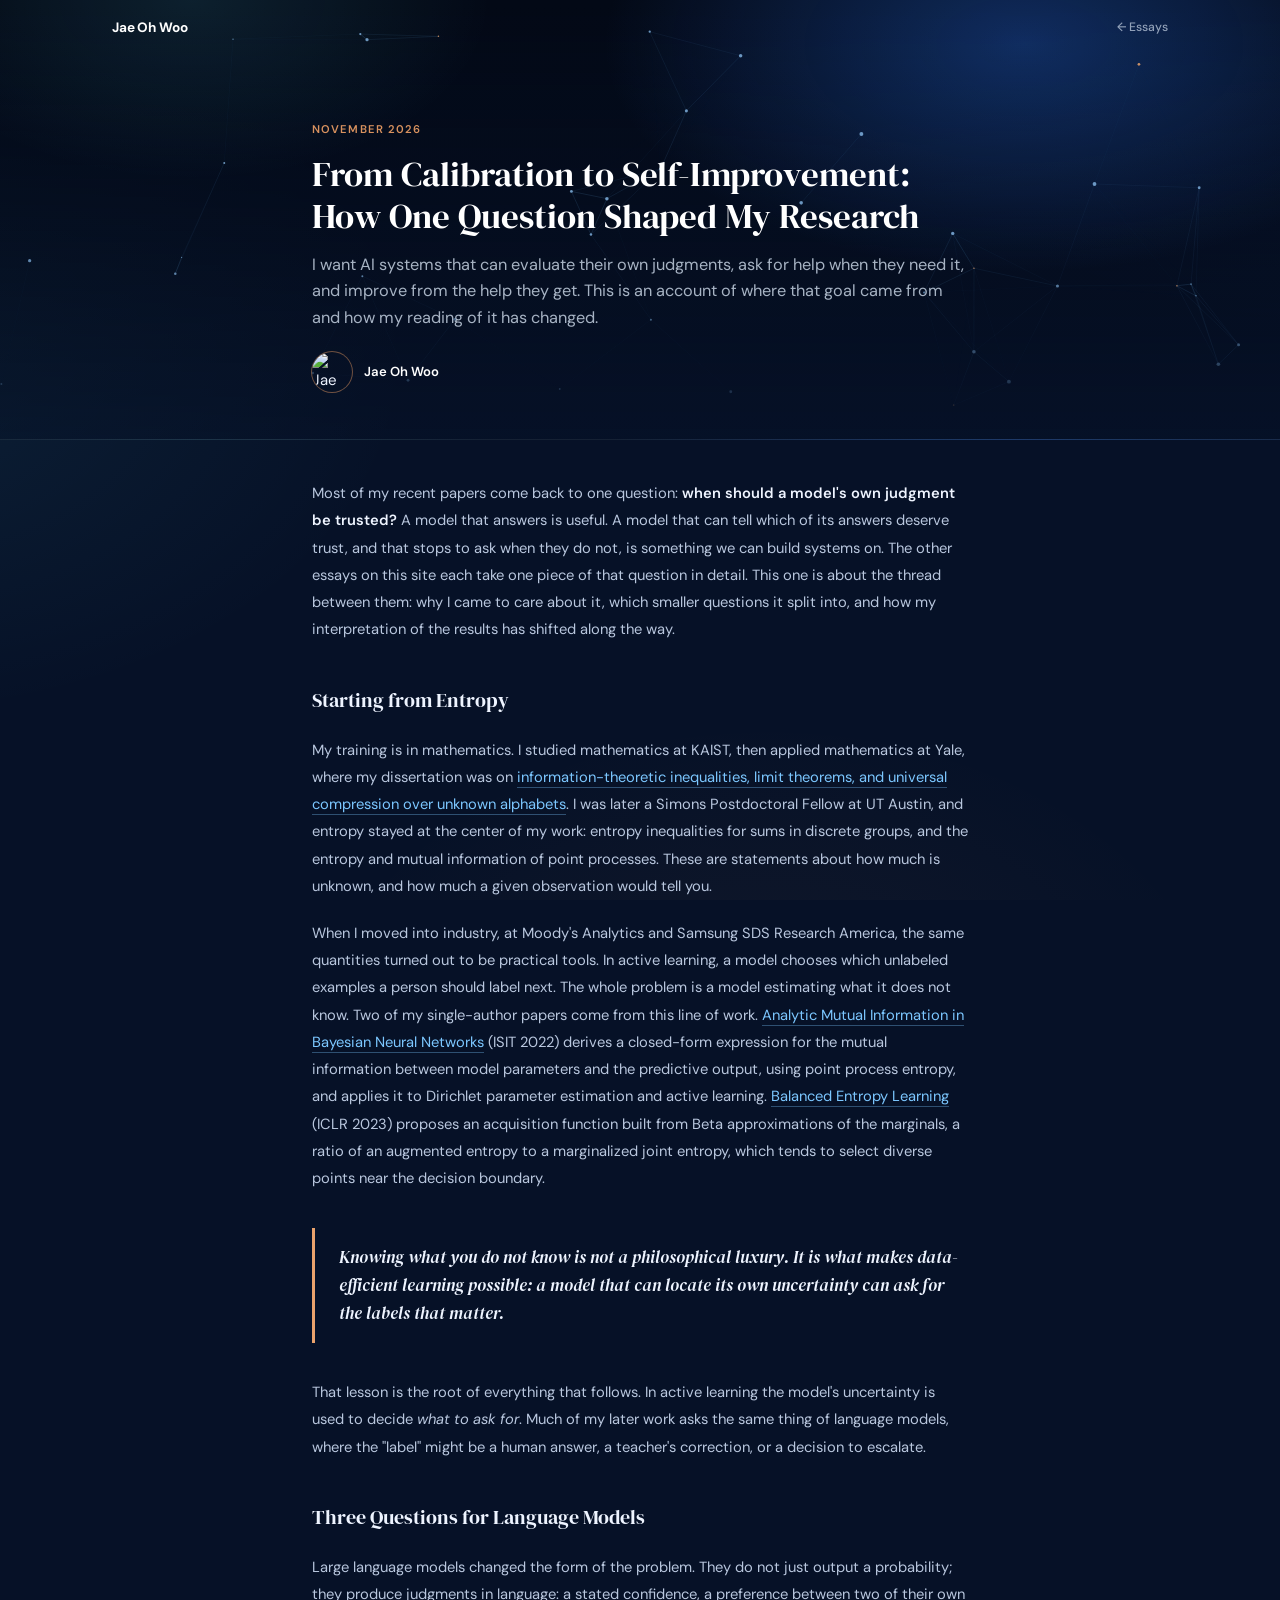
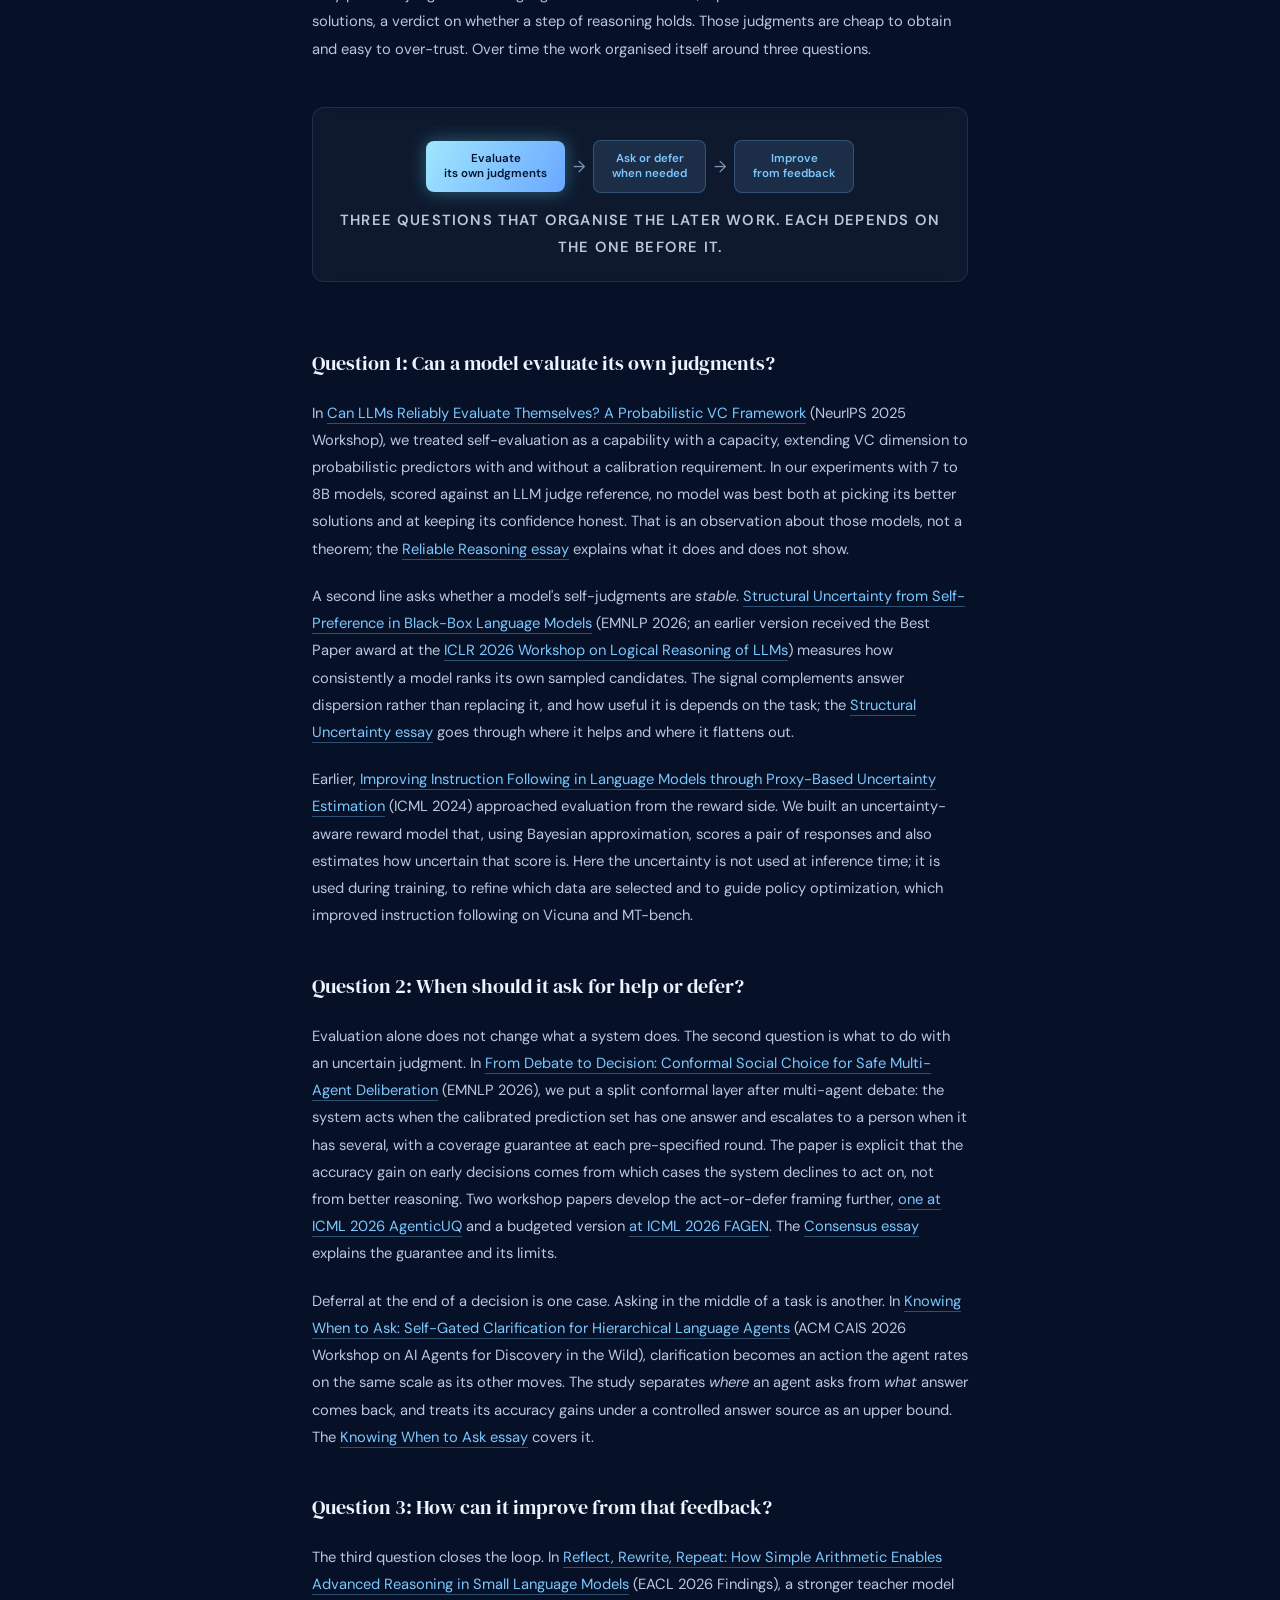
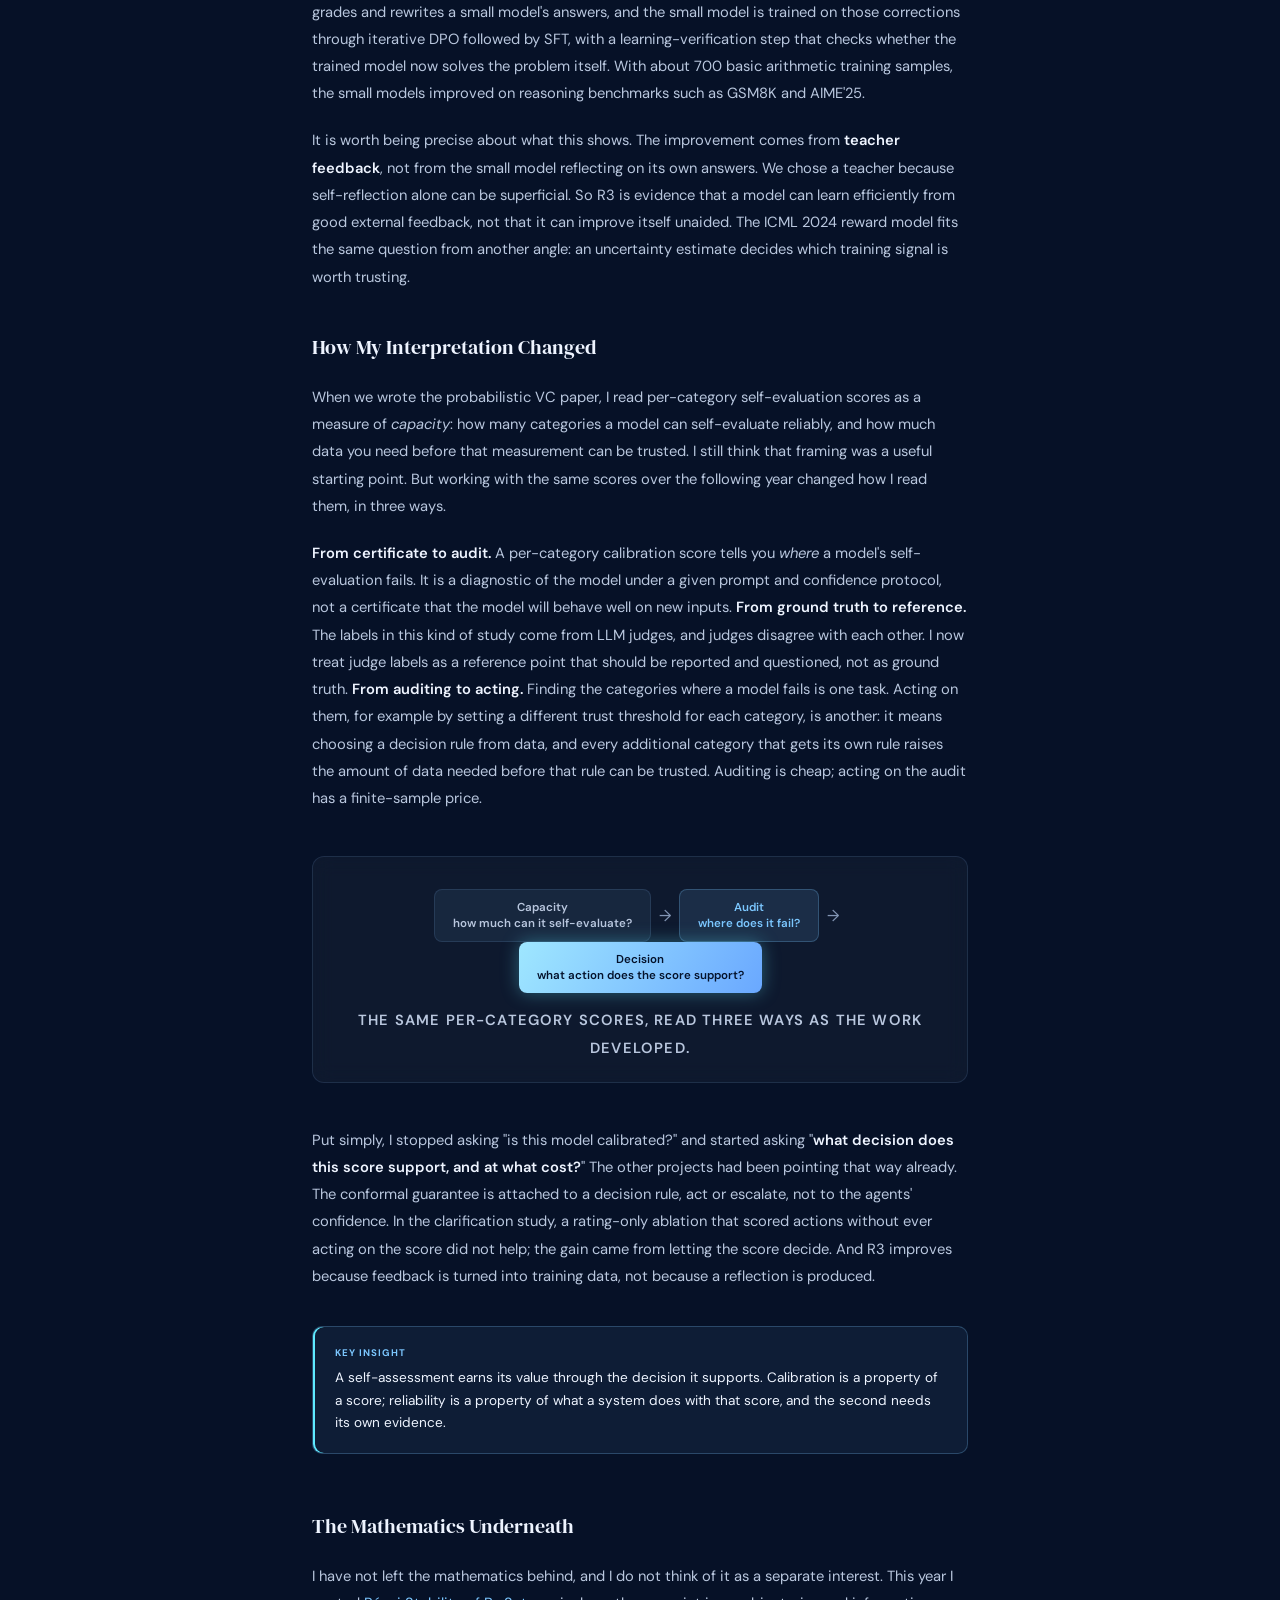
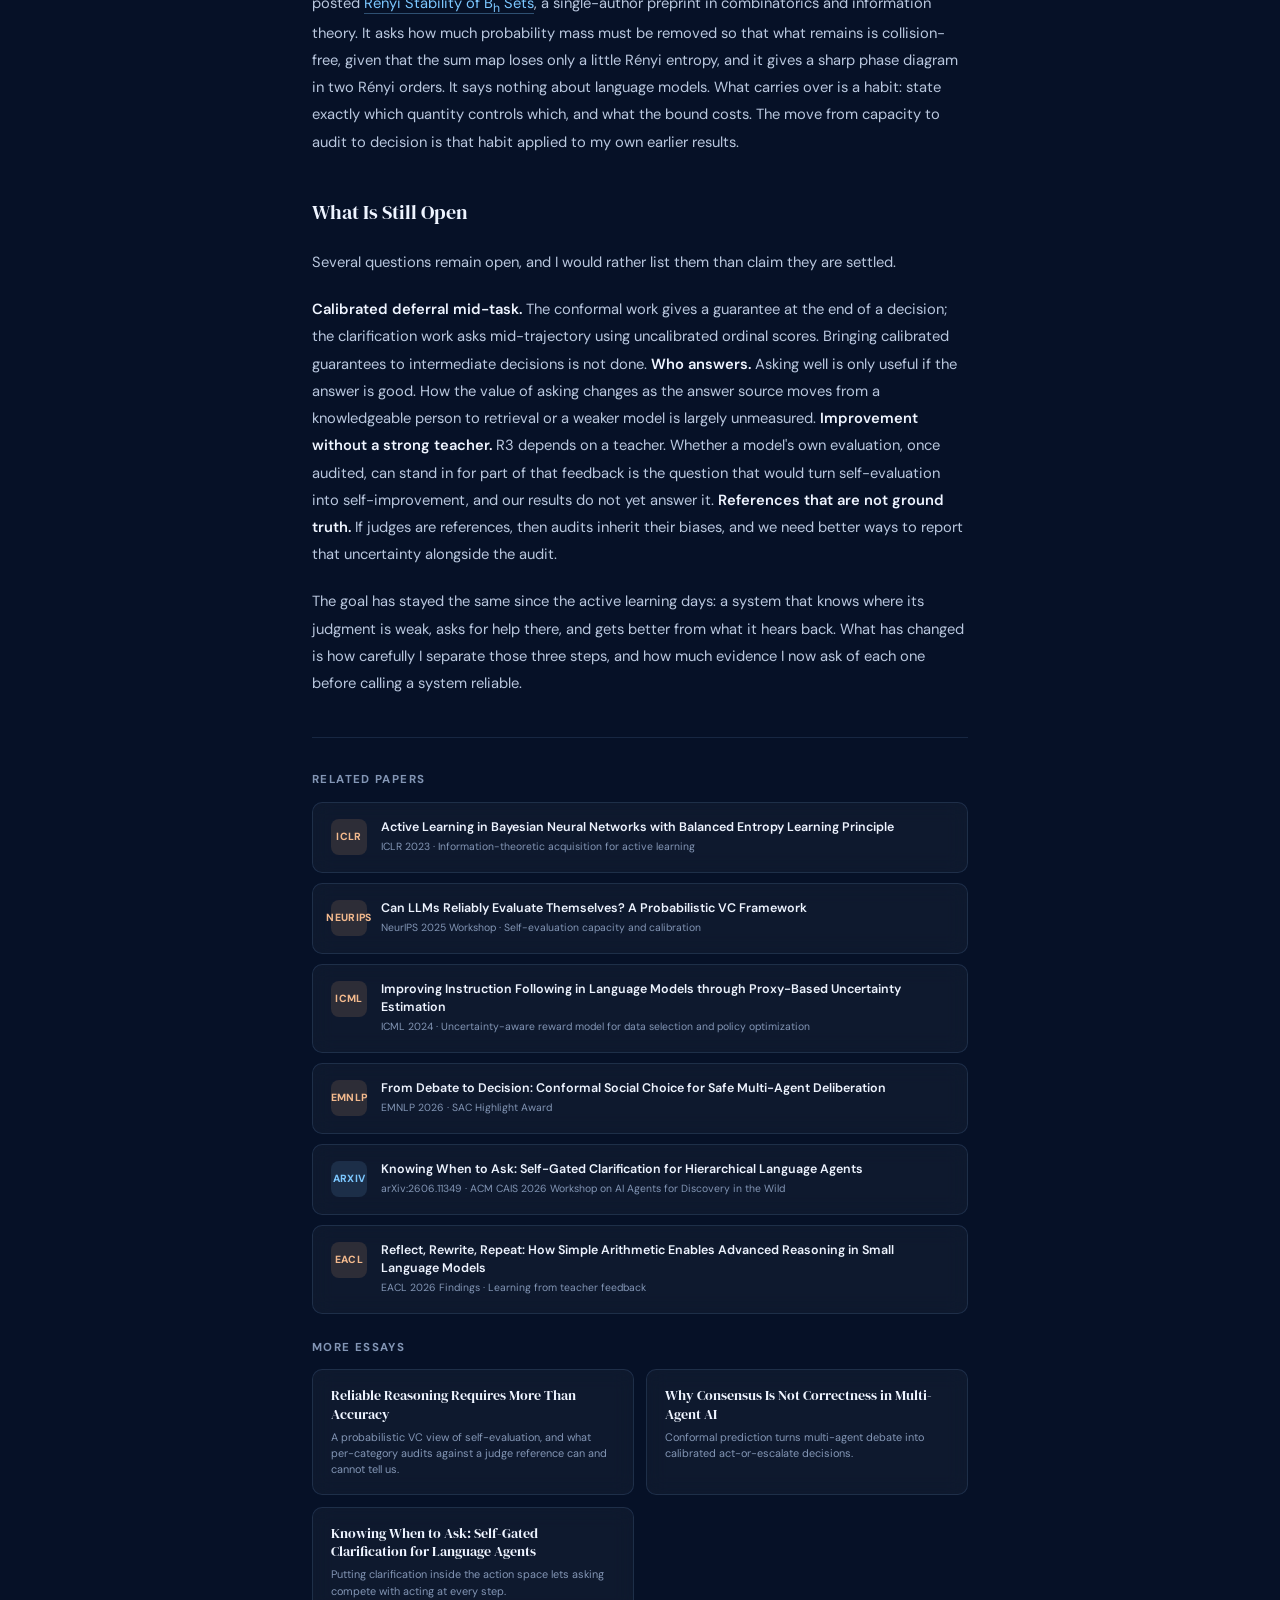
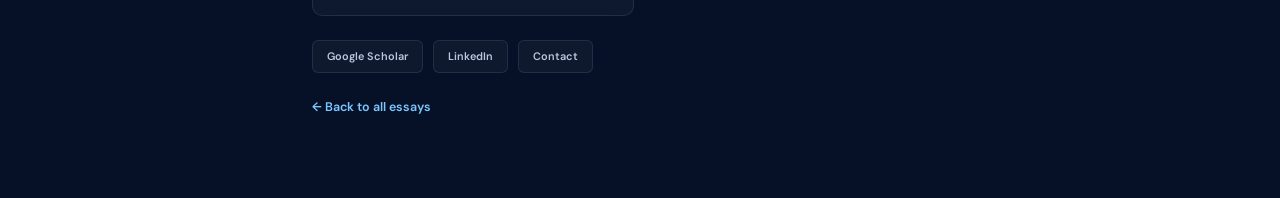
==== essays/from-calibration-to-self-improvement.html @ 28446645 "Reframe site around self-evaluation, asking for help, and improving - Correct ICML 2024 (uncertainty" ====
<!DOCTYPE html>
<html lang="en">
<head>
  <meta charset="UTF-8">
  <meta name="viewport" content="width=device-width, initial-scale=1.0">
  <title>From Calibration to Self-Improvement: How One Question Shaped My Research | Jae Oh Woo</title>
  <link rel="preconnect" href="https://fonts.googleapis.com">
  <link rel="preconnect" href="https://fonts.gstatic.com" crossorigin>
  <link href="https://fonts.googleapis.com/css2?family=DM+Sans:opsz,wght@9..40,300;9..40,400;9..40,500;9..40,600;9..40,700&family=DM+Serif+Display&display=swap" rel="stylesheet">
  <link rel="stylesheet" href="../css/style.css">
  <link rel="stylesheet" href="../css/essay.css">
  <link rel="stylesheet" href="../css/theme.css">
  <link rel="stylesheet" href="../css/essay-theme.css">
  <link rel="stylesheet" href="../css/dark.css">
  <link rel="stylesheet" href="../css/future.css">
</head>
<body>

  <nav class="nav" id="nav">
    <div class="nav-inner">
      <a href="../" class="nav-name">Jae Oh Woo</a>
      <ul class="nav-links" id="navLinks">
        <li><a href="../#essays">&larr; Essays</a></li>
      </ul>
    </div>
  </nav>

  <article class="essay-page">
    <div class="essay-container">
      <header class="essay-header">
        <time class="essay-meta">November 2026</time>
        <h1 class="essay-page-title">From Calibration to Self-Improvement: How One Question Shaped My Research</h1>
        <p class="essay-subtitle">I want AI systems that can evaluate their own judgments, ask for help when they need it, and improve from the help they get. This is an account of where that goal came from and how my reading of it has changed.</p>
        <div class="essay-author">
          <img src="https://avatars.githubusercontent.com/u/1177142?v=4" alt="Jae Oh Woo" class="essay-author-img">
          <div class="essay-author-info">
            <span class="essay-author-name"><a href="../">Jae Oh Woo</a></span>
          </div>
        </div>
      </header>

      <div class="essay-body">
        <p>Most of my recent papers come back to one question: <strong>when should a model's own judgment be trusted?</strong> A model that answers is useful. A model that can tell which of its answers deserve trust, and that stops to ask when they do not, is something we can build systems on. The other essays on this site each take one piece of that question in detail. This one is about the thread between them: why I came to care about it, which smaller questions it split into, and how my interpretation of the results has shifted along the way.</p>

        <h2>Starting from Entropy</h2>

        <p>My training is in mathematics. I studied mathematics at KAIST, then applied mathematics at Yale, where my dissertation was on <a href="../#publications">information-theoretic inequalities, limit theorems, and universal compression over unknown alphabets</a>. I was later a Simons Postdoctoral Fellow at UT Austin, and entropy stayed at the center of my work: entropy inequalities for sums in discrete groups, and the entropy and mutual information of point processes. These are statements about how much is unknown, and how much a given observation would tell you.</p>

        <p>When I moved into industry, at Moody's Analytics and Samsung SDS Research America, the same quantities turned out to be practical tools. In active learning, a model chooses which unlabeled examples a person should label next. The whole problem is a model estimating what it does not know. Two of my single-author papers come from this line of work. <a href="https://arxiv.org/abs/2201.09815" target="_blank" rel="noopener">Analytic Mutual Information in Bayesian Neural Networks</a> (ISIT 2022) derives a closed-form expression for the mutual information between model parameters and the predictive output, using point process entropy, and applies it to Dirichlet parameter estimation and active learning. <a href="https://arxiv.org/abs/2105.14559" target="_blank" rel="noopener">Balanced Entropy Learning</a> (ICLR 2023) proposes an acquisition function built from Beta approximations of the marginals, a ratio of an augmented entropy to a marginalized joint entropy, which tends to select diverse points near the decision boundary.</p>

        <div class="essay-pullquote">
          <p>Knowing what you do not know is not a philosophical luxury. It is what makes data-efficient learning possible: a model that can locate its own uncertainty can ask for the labels that matter.</p>
        </div>

        <p>That lesson is the root of everything that follows. In active learning the model's uncertainty is used to decide <em>what to ask for</em>. Much of my later work asks the same thing of language models, where the "label" might be a human answer, a teacher's correction, or a decision to escalate.</p>

        <h2>Three Questions for Language Models</h2>

        <p>Large language models changed the form of the problem. They do not just output a probability; they produce judgments in language: a stated confidence, a preference between two of their own solutions, a verdict on whether a step of reasoning holds. Those judgments are cheap to obtain and easy to over-trust. Over time the work organised itself around three questions.</p>

        <div class="essay-diagram">
          <div class="diagram-flow">
            <div class="diagram-node diagram-node--primary">Evaluate<br>its own judgments</div>
            <div class="diagram-arrow">&rarr;</div>
            <div class="diagram-node diagram-node--secondary">Ask or defer<br>when needed</div>
            <div class="diagram-arrow">&rarr;</div>
            <div class="diagram-node diagram-node--success">Improve<br>from feedback</div>
          </div>
          <p class="essay-diagram-caption">Three questions that organise the later work. Each depends on the one before it.</p>
        </div>

        <h2>Question 1: Can a model evaluate its own judgments?</h2>

        <p>In <a href="https://openreview.net/forum?id=CdxeuFBAUD" target="_blank" rel="noopener">Can LLMs Reliably Evaluate Themselves? A Probabilistic VC Framework</a> (NeurIPS 2025 Workshop), we treated self-evaluation as a capability with a capacity, extending VC dimension to probabilistic predictors with and without a calibration requirement. In our experiments with 7 to 8B models, scored against an LLM judge reference, no model was best both at picking its better solutions and at keeping its confidence honest. That is an observation about those models, not a theorem; the <a href="reliable-reasoning-requires-more-than-accuracy.html">Reliable Reasoning essay</a> explains what it does and does not show.</p>

        <p>A second line asks whether a model's self-judgments are <em>stable</em>. <a href="https://aclanthology.org/2026.emnlp-main.699/" target="_blank" rel="noopener">Structural Uncertainty from Self-Preference in Black-Box Language Models</a> (EMNLP 2026; an earlier version received the Best Paper award at the <a href="https://openreview.net/forum?id=YMwow5RQgP" target="_blank" rel="noopener">ICLR 2026 Workshop on Logical Reasoning of LLMs</a>) measures how consistently a model ranks its own sampled candidates. The signal complements answer dispersion rather than replacing it, and how useful it is depends on the task; the <a href="structural-uncertainty-in-llm-reasoning.html">Structural Uncertainty essay</a> goes through where it helps and where it flattens out.</p>

        <p>Earlier, <a href="https://arxiv.org/abs/2405.06424" target="_blank" rel="noopener">Improving Instruction Following in Language Models through Proxy-Based Uncertainty Estimation</a> (ICML 2024) approached evaluation from the reward side. We built an uncertainty-aware reward model that, using Bayesian approximation, scores a pair of responses and also estimates how uncertain that score is. Here the uncertainty is not used at inference time; it is used during training, to refine which data are selected and to guide policy optimization, which improved instruction following on Vicuna and MT-bench.</p>

        <h2>Question 2: When should it ask for help or defer?</h2>

        <p>Evaluation alone does not change what a system does. The second question is what to do with an uncertain judgment. In <a href="https://aclanthology.org/2026.emnlp-main.830/" target="_blank" rel="noopener">From Debate to Decision: Conformal Social Choice for Safe Multi-Agent Deliberation</a> (EMNLP 2026), we put a split conformal layer after multi-agent debate: the system acts when the calibrated prediction set has one answer and escalates to a person when it has several, with a coverage guarantee at each pre-specified round. The paper is explicit that the accuracy gain on early decisions comes from which cases the system declines to act on, not from better reasoning. Two workshop papers develop the act-or-defer framing further, <a href="https://openreview.net/forum?id=wk9pd2VaUB" target="_blank" rel="noopener">one at ICML 2026 AgenticUQ</a> and a budgeted version <a href="https://openreview.net/forum?id=5g04fnFmLz" target="_blank" rel="noopener">at ICML 2026 FAGEN</a>. The <a href="why-consensus-is-not-correctness.html">Consensus essay</a> explains the guarantee and its limits.</p>

        <p>Deferral at the end of a decision is one case. Asking in the middle of a task is another. In <a href="https://arxiv.org/abs/2606.11349" target="_blank" rel="noopener">Knowing When to Ask: Self-Gated Clarification for Hierarchical Language Agents</a> (ACM CAIS 2026 Workshop on AI Agents for Discovery in the Wild), clarification becomes an action the agent rates on the same scale as its other moves. The study separates <em>where</em> an agent asks from <em>what</em> answer comes back, and treats its accuracy gains under a controlled answer source as an upper bound. The <a href="knowing-when-to-ask.html">Knowing When to Ask essay</a> covers it.</p>

        <h2>Question 3: How can it improve from that feedback?</h2>

        <p>The third question closes the loop. In <a href="https://aclanthology.org/2026.findings-eacl.69/" target="_blank" rel="noopener">Reflect, Rewrite, Repeat: How Simple Arithmetic Enables Advanced Reasoning in Small Language Models</a> (EACL 2026 Findings), a stronger teacher model grades and rewrites a small model's answers, and the small model is trained on those corrections through iterative DPO followed by SFT, with a learning-verification step that checks whether the trained model now solves the problem itself. With about 700 basic arithmetic training samples, the small models improved on reasoning benchmarks such as GSM8K and AIME'25.</p>

        <p>It is worth being precise about what this shows. The improvement comes from <strong>teacher feedback</strong>, not from the small model reflecting on its own answers. We chose a teacher because self-reflection alone can be superficial. So R3 is evidence that a model can learn efficiently from good external feedback, not that it can improve itself unaided. The ICML 2024 reward model fits the same question from another angle: an uncertainty estimate decides which training signal is worth trusting.</p>

        <h2>How My Interpretation Changed</h2>

        <p>When we wrote the probabilistic VC paper, I read per-category self-evaluation scores as a measure of <em>capacity</em>: how many categories a model can self-evaluate reliably, and how much data you need before that measurement can be trusted. I still think that framing was a useful starting point. But working with the same scores over the following year changed how I read them, in three ways.</p>

        <p><strong>From certificate to audit.</strong> A per-category calibration score tells you <em>where</em> a model's self-evaluation fails. It is a diagnostic of the model under a given prompt and confidence protocol, not a certificate that the model will behave well on new inputs. <strong>From ground truth to reference.</strong> The labels in this kind of study come from LLM judges, and judges disagree with each other. I now treat judge labels as a reference point that should be reported and questioned, not as ground truth. <strong>From auditing to acting.</strong> Finding the categories where a model fails is one task. Acting on them, for example by setting a different trust threshold for each category, is another: it means choosing a decision rule from data, and every additional category that gets its own rule raises the amount of data needed before that rule can be trusted. Auditing is cheap; acting on the audit has a finite-sample price.</p>

        <div class="essay-diagram">
          <div class="diagram-flow">
            <div class="diagram-node diagram-node--muted">Capacity<br>how much can it self-evaluate?</div>
            <div class="diagram-arrow">&rarr;</div>
            <div class="diagram-node diagram-node--secondary">Audit<br>where does it fail?</div>
            <div class="diagram-arrow">&rarr;</div>
            <div class="diagram-node diagram-node--primary">Decision<br>what action does the score support?</div>
          </div>
          <p class="essay-diagram-caption">The same per-category scores, read three ways as the work developed.</p>
        </div>

        <p>Put simply, I stopped asking "is this model calibrated?" and started asking "<strong>what decision does this score support, and at what cost?</strong>" The other projects had been pointing that way already. The conformal guarantee is attached to a decision rule, act or escalate, not to the agents' confidence. In the clarification study, a rating-only ablation that scored actions without ever acting on the score did not help; the gain came from letting the score decide. And R3 improves because feedback is turned into training data, not because a reflection is produced.</p>

        <div class="essay-insight">
          <div class="essay-insight-label">Key Insight</div>
          <p>A self-assessment earns its value through the decision it supports. Calibration is a property of a score; reliability is a property of what a system does with that score, and the second needs its own evidence.</p>
        </div>

        <h2>The Mathematics Underneath</h2>

        <p>I have not left the mathematics behind, and I do not think of it as a separate interest. This year I posted <a href="https://arxiv.org/abs/2609.23922" target="_blank" rel="noopener">R&eacute;nyi Stability of B<sub>h</sub> Sets</a>, a single-author preprint in combinatorics and information theory. It asks how much probability mass must be removed so that what remains is collision-free, given that the sum map loses only a little R&eacute;nyi entropy, and it gives a sharp phase diagram in two R&eacute;nyi orders. It says nothing about language models. What carries over is a habit: state exactly which quantity controls which, and what the bound costs. The move from capacity to audit to decision is that habit applied to my own earlier results.</p>

        <h2>What Is Still Open</h2>

        <p>Several questions remain open, and I would rather list them than claim they are settled.</p>

        <p><strong>Calibrated deferral mid-task.</strong> The conformal work gives a guarantee at the end of a decision; the clarification work asks mid-trajectory using uncalibrated ordinal scores. Bringing calibrated guarantees to intermediate decisions is not done. <strong>Who answers.</strong> Asking well is only useful if the answer is good. How the value of asking changes as the answer source moves from a knowledgeable person to retrieval or a weaker model is largely unmeasured. <strong>Improvement without a strong teacher.</strong> R3 depends on a teacher. Whether a model's own evaluation, once audited, can stand in for part of that feedback is the question that would turn self-evaluation into self-improvement, and our results do not yet answer it. <strong>References that are not ground truth.</strong> If judges are references, then audits inherit their biases, and we need better ways to report that uncertainty alongside the audit.</p>

        <p>The goal has stayed the same since the active learning days: a system that knows where its judgment is weak, asks for help there, and gets better from what it hears back. What has changed is how carefully I separate those three steps, and how much evidence I now ask of each one before calling a system reliable.</p>
      </div>

      <footer class="essay-footer">
        <div class="essay-related">
          <h3>Related Papers</h3>
          <div class="essay-papers">
            <a href="https://arxiv.org/abs/2105.14559" target="_blank" rel="noopener" class="essay-paper-card">
              <div class="essay-paper-icon essay-paper-icon--conf">ICLR</div>
              <div class="essay-paper-body">
                <span class="essay-paper-title">Active Learning in Bayesian Neural Networks with Balanced Entropy Learning Principle</span>
                <span class="essay-paper-venue">ICLR 2023 &middot; Information-theoretic acquisition for active learning</span>
              </div>
            </a>
            <a href="https://openreview.net/forum?id=CdxeuFBAUD" target="_blank" rel="noopener" class="essay-paper-card">
              <div class="essay-paper-icon essay-paper-icon--conf">NeurIPS</div>
              <div class="essay-paper-body">
                <span class="essay-paper-title">Can LLMs Reliably Evaluate Themselves? A Probabilistic VC Framework</span>
                <span class="essay-paper-venue">NeurIPS 2025 Workshop &middot; Self-evaluation capacity and calibration</span>
              </div>
            </a>
            <a href="https://arxiv.org/abs/2405.06424" target="_blank" rel="noopener" class="essay-paper-card">
              <div class="essay-paper-icon essay-paper-icon--conf">ICML</div>
              <div class="essay-paper-body">
                <span class="essay-paper-title">Improving Instruction Following in Language Models through Proxy-Based Uncertainty Estimation</span>
                <span class="essay-paper-venue">ICML 2024 &middot; Uncertainty-aware reward model for data selection and policy optimization</span>
              </div>
            </a>
            <a href="https://aclanthology.org/2026.emnlp-main.830/" target="_blank" rel="noopener" class="essay-paper-card">
              <div class="essay-paper-icon essay-paper-icon--conf">EMNLP</div>
              <div class="essay-paper-body">
                <span class="essay-paper-title">From Debate to Decision: Conformal Social Choice for Safe Multi-Agent Deliberation</span>
                <span class="essay-paper-venue">EMNLP 2026 &middot; SAC Highlight Award</span>
              </div>
            </a>
            <a href="https://arxiv.org/abs/2606.11349" target="_blank" rel="noopener" class="essay-paper-card">
              <div class="essay-paper-icon essay-paper-icon--arxiv">arXiv</div>
              <div class="essay-paper-body">
                <span class="essay-paper-title">Knowing When to Ask: Self-Gated Clarification for Hierarchical Language Agents</span>
                <span class="essay-paper-venue">arXiv:2606.11349 &middot; ACM CAIS 2026 Workshop on AI Agents for Discovery in the Wild</span>
              </div>
            </a>
            <a href="https://aclanthology.org/2026.findings-eacl.69/" target="_blank" rel="noopener" class="essay-paper-card">
              <div class="essay-paper-icon essay-paper-icon--conf">EACL</div>
              <div class="essay-paper-body">
                <span class="essay-paper-title">Reflect, Rewrite, Repeat: How Simple Arithmetic Enables Advanced Reasoning in Small Language Models</span>
                <span class="essay-paper-venue">EACL 2026 Findings &middot; Learning from teacher feedback</span>
              </div>
            </a>
          </div>
        </div>

        <div class="essay-more">
          <h3>More Essays</h3>
          <div class="essay-more-grid">
            <a href="reliable-reasoning-requires-more-than-accuracy.html" class="essay-more-card">
              <span class="essay-more-title">Reliable Reasoning Requires More Than Accuracy</span>
              <span class="essay-more-desc">A probabilistic VC view of self-evaluation, and what per-category audits against a judge reference can and cannot tell us.</span>
            </a>
            <a href="why-consensus-is-not-correctness.html" class="essay-more-card">
              <span class="essay-more-title">Why Consensus Is Not Correctness in Multi-Agent AI</span>
              <span class="essay-more-desc">Conformal prediction turns multi-agent debate into calibrated act-or-escalate decisions.</span>
            </a>
            <a href="knowing-when-to-ask.html" class="essay-more-card">
              <span class="essay-more-title">Knowing When to Ask: Self-Gated Clarification for Language Agents</span>
              <span class="essay-more-desc">Putting clarification inside the action space lets asking compete with acting at every step.</span>
            </a>
          </div>
        </div>

        <div class="essay-actions">
          <a href="https://scholar.google.com/citations?user=HMLtAoMAAAAJ" target="_blank" rel="noopener" class="essay-action-btn">Google Scholar</a>
          <a href="https://www.linkedin.com/in/jae-oh-woo-45666829" target="_blank" rel="noopener" class="essay-action-btn">LinkedIn</a>
          <a href="../#contact" class="essay-action-btn">Contact</a>
        </div>

        <a href="../#essays" class="essay-back">&larr; Back to all essays</a>
      </footer>
    </div>
  </article>

  <script src="../js/main.js"></script>
  <script src="../js/network.js"></script>
</body>
</html>
---- css/style.css ----
/* ===== Reset ===== */
*, *::before, *::after { margin: 0; padding: 0; box-sizing: border-box; }

:root {
  --bg: #ffffff;
  --bg-tint: #f8f9fc;
  --text: #0f172a;
  --text-2: #475569;
  --text-3: #94a3b8;
  --accent: #2563eb;
  --accent-hover: #1d4ed8;
  --accent-soft: #eff6ff;
  --accent-muted: #6b8dd6;
  --border: #e2e8f0;
  --border-hover: #cbd5e1;
  --card: #ffffff;
  --award-text: #92400e;
  --award-bg: #fef3c7;
  --shadow-sm: 0 1px 2px rgba(0,0,0,0.05);
  --shadow-md: 0 4px 20px rgba(0,0,0,0.07), 0 1px 3px rgba(0,0,0,0.04);
  --shadow-lg: 0 12px 40px rgba(0,0,0,0.1), 0 2px 8px rgba(0,0,0,0.04);

  --sans: 'DM Sans', system-ui, -apple-system, sans-serif;
  --serif: 'DM Serif Display', Georgia, serif;
  --radius: 14px;
}

html { scroll-behavior: smooth; }
body {
  font-family: var(--sans);
  color: var(--text);
  background: var(--bg);
  line-height: 1.7;
  font-size: 15px;
  -webkit-font-smoothing: antialiased;
}
::selection { background: var(--accent); color: #fff; }
a { color: var(--accent); text-decoration: none; }
a:hover { text-decoration: underline; text-underline-offset: 3px; }
strong { font-weight: 600; }

.page {
  max-width: 1120px;
  margin: 0 auto;
  padding: 0 32px;
}
.content-text {
  max-width: 760px;
}

/* ===== Nav ===== */
.nav {
  position: fixed; top: 0; left: 0; right: 0; z-index: 100;
  padding: 0.9rem 0;
  background: transparent;
  transition: all 0.3s;
}
.nav.scrolled {
  background: rgba(255,255,255,0.85);
  backdrop-filter: blur(20px) saturate(180%);
  -webkit-backdrop-filter: blur(20px) saturate(180%);
  border-bottom: 1px solid rgba(226,232,240,0.6);
  padding: 0.5rem 0;
  box-shadow: 0 1px 8px rgba(0,0,0,0.04);
}
.nav-inner {
  max-width: 1120px;
  margin: 0 auto;
  padding: 0 32px;
  display: flex;
  align-items: center;
  justify-content: space-between;
}
.nav-name {
  font-weight: 700;
  font-size: 0.85rem;
  color: var(--text);
  text-decoration: none;
  letter-spacing: -0.01em;
}
.nav-name:hover { text-decoration: none; }
.nav-links {
  display: flex;
  list-style: none;
  gap: 1.8rem;
}
.nav-links a {
  font-size: 0.76rem;
  font-weight: 500;
  color: var(--text-3);
  text-decoration: none;
  transition: color 0.15s;
}
.nav-links a:hover { color: var(--text); text-decoration: none; }

.nav-toggle {
  display: none;
  background: none; border: none; cursor: pointer;
  width: 28px; height: 28px; position: relative; padding: 0;
}
.nav-toggle span {
  position: absolute; left: 2px;
  width: 24px; height: 1.5px;
  background: var(--text);
  transition: all 0.25s;
}
.nav-toggle span:first-child { top: 9px; }
.nav-toggle span:last-child { top: 17px; }
.nav-toggle.active span:first-child { top: 13px; transform: rotate(45deg); }
.nav-toggle.active span:last-child { top: 13px; transform: rotate(-45deg); }

/* ===== Hero ===== */
.hero {
  padding: 11rem 0 5rem;
  position: relative;
  overflow: hidden;
  background: linear-gradient(170deg, #f0f4ff 0%, var(--bg) 50%, #faf8ff 100%);
}
.hero-glow {
  position: absolute;
  top: -300px; right: -200px;
  width: 800px; height: 800px;
  background: radial-gradient(circle, rgba(37,99,235,0.06) 0%, rgba(139,92,246,0.03) 40%, transparent 70%);
  border-radius: 50%;
  pointer-events: none;
}
.hero-grid {
  display: grid;
  grid-template-columns: minmax(0, 1.4fr) 320px;
  gap: 56px;
  align-items: center;
}
.hero-text { min-width: 0; }
.hero-eyebrow {
  font-size: 0.68rem;
  font-weight: 600;
  color: var(--text-3);
  letter-spacing: 0.06em;
  margin-bottom: 0.5rem;
  text-transform: uppercase;
}
.hero-name {
  font-family: var(--serif);
  font-size: clamp(3rem, 6vw, 4rem);
  font-weight: 400;
  line-height: 1.0;
  letter-spacing: -0.03em;
  margin-bottom: 1rem;
}
.hero-statement {
  font-family: var(--serif);
  font-size: 1.45rem;
  line-height: 1.35;
  color: var(--text);
  margin-bottom: 0.9rem;
  letter-spacing: -0.01em;
}
.hero-sub {
  font-size: 0.9rem;
  color: var(--text-2);
  line-height: 1.75;
  margin-bottom: 2rem;
  max-width: 520px;
}
.hero-actions {
  display: flex;
  gap: 10px;
}

.hero-right {
  display: flex;
  flex-direction: column;
  align-items: center;
  gap: 1.25rem;
}
.hero-photo img {
  width: 240px;
  height: 240px;
  border-radius: 50%;
  object-fit: cover;
  border: 5px solid var(--card);
  box-shadow: var(--shadow-lg), 0 0 0 1px rgba(37,99,235,0.08);
  transition: transform 0.4s ease, box-shadow 0.4s ease;
}
.hero-photo img:hover {
  transform: scale(1.04);
  box-shadow: 0 16px 50px rgba(37,99,235,0.15), 0 4px 16px rgba(0,0,0,0.06);
}
.hero-affiliation {
  text-align: center;
  background: var(--card);
  border: 1px solid var(--border);
  border-radius: 12px;
  padding: 14px 20px;
  box-shadow: var(--shadow-sm);
  width: 100%;
}
.aff-role {
  font-size: 0.75rem;
  font-weight: 700;
  color: var(--text);
  margin-bottom: 2px;
}
.aff-org {
  font-size: 0.7rem;
  color: var(--text-2);
  margin-bottom: 4px;
}
.aff-edu {
  font-size: 0.65rem;
  color: var(--text-3);
  font-style: italic;
}

.btn {
  display: inline-flex; align-items: center;
  padding: 10px 22px;
  border-radius: 8px;
  font-size: 0.8rem; font-weight: 600;
  font-family: var(--sans);
  border: none; cursor: pointer;
  transition: all 0.2s;
  text-decoration: none;
}
.btn:hover { text-decoration: none; }
.btn-primary {
  background: var(--accent); color: #fff;
  box-shadow: 0 2px 8px rgba(37,99,235,0.2);
}
.btn-primary:hover {
  background: var(--accent-hover); color: #fff;
  box-shadow: 0 4px 16px rgba(37,99,235,0.3);
  transform: translateY(-2px);
}
.btn-ghost {
  background: var(--bg); color: var(--text-2);
  border: 1.5px solid var(--border);
}
.btn-ghost:hover {
  border-color: var(--accent); color: var(--accent);
  transform: translateY(-2px);
}

/* ===== Highlights ===== */
.highlights {
  padding: 3rem 0 0;
  background: var(--bg);
  margin-top: -2rem;
  position: relative;
  z-index: 2;
}
.hl-grid {
  display: grid;
  grid-template-columns: repeat(3, 1fr);
  gap: 1rem;
}
.hl-group-label {
  font-size: 0.7rem;
  font-weight: 700;
  text-transform: uppercase;
  letter-spacing: 0.14em;
  color: var(--text-3);
  margin: 1.6rem 0 0.6rem;
}
.hl-group-label:first-of-type { margin-top: 0; }
.hl-card {
  display: flex;
  flex-direction: column;
  gap: 4px;
  padding: 18px 20px;
  background: var(--card);
  border: 1.5px solid var(--border);
  border-radius: 12px;
  text-decoration: none;
  transition: all 0.25s;
}
.hl-card:hover {
  border-color: var(--accent);
  box-shadow: var(--shadow-md);
  transform: translateY(-3px);
  text-decoration: none;
}
.hl-card--gold {
  border-color: rgba(146,64,14,0.2);
  background: linear-gradient(135deg, #fffbeb, #ffffff);
}
.hl-card--gold:hover {
  border-color: var(--award-text);
}
.hl-card--reinvent {
  border-color: rgba(255,153,0,0.25);
  background: linear-gradient(135deg, #fff8ee, #ffffff);
}
.hl-card--reinvent .hl-badge {
  color: #c45500;
}
.hl-badge {
  font-size: 0.58rem;
  font-weight: 700;
  text-transform: uppercase;
  letter-spacing: 0.06em;
  color: var(--accent);
}
.hl-card--gold .hl-badge {
  color: var(--award-text);
}
.hl-venue {
  font-size: 0.82rem;
  font-weight: 700;
  color: var(--text);
  line-height: 1.3;
}
.hl-detail {
  font-size: 0.7rem;
  color: var(--text-3);
}

/* ===== Section ===== */
.section { padding: 5rem 0; }
.section-tinted { background: var(--bg-tint); }

.section-label {
  font-size: 0.85rem;
  font-weight: 700;
  text-transform: uppercase;
  letter-spacing: 0.14em;
  color: var(--accent);
  margin-bottom: 2.5rem;
  position: relative;
  display: inline-block;
}
.section-label::after {
  content: '';
  position: absolute;
  bottom: -6px;
  left: 0;
  width: 28px;
  height: 2px;
  background: var(--accent);
  border-radius: 1px;
}
.section-note {
  font-size: 0.82rem;
  color: var(--text-3);
  margin-top: -1.5rem;
  margin-bottom: 2rem;
}
.see-all {
  margin-top: 3rem;
  text-align: center;
}
.see-all a {
  font-size: 0.82rem;
  font-weight: 500;
  color: var(--text-3);
}
.see-all a:hover { color: var(--accent); }

/* ===== About ===== */
.about-body p {
  font-size: 0.93rem;
  color: var(--text-2);
  margin-bottom: 1.3rem;
  line-height: 1.85;
}
.about-body p:last-child { margin-bottom: 0; }
.about-thesis {
  font-family: var(--serif);
  font-size: 1.25rem;
  font-weight: 400;
  line-height: 1.45;
  color: var(--text);
  border-left: 3px solid var(--accent);
  padding-left: 1.1rem;
  margin-bottom: 1.6rem;
}
.about-thesis em { color: var(--accent); font-style: italic; }
.about-lede {
  font-size: 0.98rem;
  color: var(--text);
}
.about-philosophy {
  font-style: italic;
  color: var(--accent-muted);
  border-left: 3px solid rgba(37,99,235,0.2);
  padding-left: 1rem;
}

/* ===== Research Cards ===== */
.card-grid {
  display: grid;
  grid-template-columns: repeat(3, 1fr);
  gap: 1.25rem;
}
.pillar {
  padding: 2rem;
  background: var(--card);
  border: 1px solid var(--border);
  border-radius: var(--radius);
  transition: all 0.3s;
  position: relative;
}
.pillar::before {
  content: '';
  position: absolute;
  top: 0; left: 0; right: 0;
  height: 3px;
  border-radius: var(--radius) var(--radius) 0 0;
  background: var(--accent);
  opacity: 0;
  transition: opacity 0.3s;
}
.pillar:hover {
  border-color: var(--accent);
  box-shadow: var(--shadow-md);
  transform: translateY(-4px);
}
.pillar:hover::before { opacity: 1; }
.pillar-icon {
  color: var(--accent);
  margin-bottom: 1.2rem;
  width: 40px; height: 40px;
  display: flex; align-items: center; justify-content: center;
  background: var(--accent-soft);
  border-radius: 10px;
}
.pillar h3 {
  font-size: 0.92rem;
  font-weight: 700;
  margin-bottom: 0.6rem;
  color: var(--text);
}
.pillar p {
  font-size: 0.82rem;
  color: var(--text-2);
  line-height: 1.7;
  margin-bottom: 1rem;
}
.pillar-tags {
  display: flex;
  flex-wrap: wrap;
  gap: 0.35rem;
}
.pillar-tags span {
  font-size: 0.6rem;
  font-weight: 600;
  color: var(--accent-muted);
  background: var(--accent-soft);
  padding: 3px 9px;
  border-radius: 4px;
}
.pillar-featured {
  display: block;
  font-size: 0.7rem;
  font-weight: 500;
  color: var(--accent);
  margin-top: 1rem;
  text-decoration: none;
  padding-top: 0.7rem;
  border-top: 1px solid var(--border);
}
.pillar-featured:hover {
  color: var(--accent-hover);
  text-decoration: underline;
  text-underline-offset: 2px;
}

/* ===== Selected Work ===== */
.works {
  display: flex;
  flex-direction: column;
  gap: 1.25rem;
}
.work {
  padding: 2rem 2.25rem;
  border: 1px solid var(--border);
  border-radius: var(--radius);
  background: var(--card);
  transition: all 0.3s;
}
.work:hover {
  border-color: var(--border-hover);
  box-shadow: var(--shadow-md);
  transform: translateY(-3px);
}
.work--featured {
  border-color: rgba(37,99,235,0.2);
  background: linear-gradient(135deg, #fafbff 0%, var(--card) 100%);
  box-shadow: 0 2px 12px rgba(37,99,235,0.06);
}
.work--featured:hover {
  border-color: var(--accent);
  box-shadow: 0 8px 30px rgba(37,99,235,0.1);
}
.work-top {
  display: flex;
  align-items: center;
  gap: 0.5rem;
  margin-bottom: 0.8rem;
}
.venue-badge {
  font-size: 0.6rem;
  font-weight: 700;
  letter-spacing: 0.04em;
  padding: 4px 12px;
  border-radius: 5px;
  text-transform: uppercase;
}
.venue-iclr { background: #f5f3ff; color: #6d28d9; border: 1px solid rgba(109,40,217,0.1); }
.venue-eacl { background: #ecfeff; color: #0e7490; border: 1px solid rgba(14,116,144,0.1); }
.venue-neurips { background: #f1f5f9; color: #334155; border: 1px solid rgba(51,65,85,0.1); }
.venue-icml { background: #fef2f2; color: #b91c1c; border: 1px solid rgba(185,28,28,0.1); }
.venue-emnlp { background: #fff7ed; color: #c2410c; border: 1px solid rgba(194,65,12,0.1); }
.venue-ieee { background: #f0fdf4; color: #15803d; border: 1px solid rgba(21,128,61,0.1); }

.work-award {
  font-size: 0.58rem;
  font-weight: 700;
  text-transform: uppercase;
  letter-spacing: 0.06em;
  color: var(--award-text);
  background: linear-gradient(135deg, #fef3c7, #fde68a);
  padding: 4px 12px;
  border-radius: 5px;
}
.work-note {
  font-size: 0.58rem;
  font-weight: 600;
  color: var(--text-3);
  background: var(--bg-tint);
  padding: 4px 12px;
  border-radius: 5px;
  border: 1px solid var(--border);
}
.work-title {
  font-family: var(--serif);
  font-size: 1.1rem;
  font-weight: 400;
  line-height: 1.4;
  color: var(--text);
  margin-bottom: 0.75rem;
}

/* Problem / Method / Impact narrative */
.work-narrative {
  display: flex;
  flex-direction: column;
  gap: 0.3rem;
  margin-bottom: 1rem;
}
.work-row {
  font-size: 0.82rem;
  color: var(--text-2);
  line-height: 1.6;
}
.work-label {
  display: inline-block;
  font-size: 0.6rem;
  font-weight: 700;
  text-transform: uppercase;
  letter-spacing: 0.05em;
  color: var(--accent);
  width: 62px;
  margin-right: 0.4rem;
  flex-shrink: 0;
}

.work-foot {
  display: flex;
  align-items: center;
  justify-content: space-between;
  gap: 0.75rem;
}
.work-authors {
  font-size: 0.72rem;
  color: var(--text-3);
}
.work-links {
  display: flex;
  gap: 0.45rem;
}
.work-links a {
  font-size: 0.66rem;
  font-weight: 700;
  color: var(--accent);
  text-decoration: none;
  padding: 3px 12px;
  border-radius: 5px;
  border: 1.5px solid rgba(37,99,235,0.2);
  transition: all 0.2s;
  text-transform: uppercase;
  letter-spacing: 0.02em;
}
.work-links a:hover {
  background: var(--accent);
  color: #fff;
  border-color: var(--accent);
  text-decoration: none;
}

/* Work card with photo */
.work--with-photo {
  display: grid;
  grid-template-columns: 1fr 240px;
  gap: 2rem;
  align-items: center;
}
.work--with-photo .work-body { min-width: 0; }

/* Featured card: larger side-by-side photo pair */
.work--featured.work--with-photo {
  grid-template-columns: 1fr minmax(213px, 24%);
}
/* Column widths use the images' aspect ratios (plaque ~0.93:1, cert ~1.49:1)
   so both images render at the same height. */
.work-photo--pair {
  display: grid;
  grid-template-columns: 0.93fr 1.49fr;
  gap: 0.6rem;
  align-items: center;
  overflow: visible;
}
.work-photo--pair img {
  width: 100%;
  height: auto;
  display: block;
  border-radius: 10px;
  box-shadow: 0 2px 10px rgba(0,0,0,0.08);
  transition: transform 0.3s;
}
.work-photo--pair img:hover { transform: scale(1.03); }
.work-photo--stack {
  display: flex;
  flex-direction: row;
  gap: 0.6rem;
  align-items: center;
  justify-content: flex-end;
  overflow: visible;
}
.work-photo--stack img {
  height: auto;
  display: block;
  border-radius: 10px;
  box-shadow: 0 2px 10px rgba(0,0,0,0.08);
  transition: transform 0.3s;
}
.work-photo--stack img:nth-child(1) {
  width: 41%;
}
.work-photo--stack img:nth-child(2) {
  width: 19%;
}
.work-photo--stack img:hover { transform: scale(1.03); }
.work-photo {
  overflow: hidden;
  border-radius: 10px;
}
.work-photo img {
  width: 100%;
  height: auto;
  display: block;
  border-radius: 10px;
  transition: transform 0.3s;
}
.work-photo img:hover { transform: scale(1.03); }

/* ===== Essays ===== */
.essays-intro {
  font-size: 0.88rem;
  color: var(--text-2);
  line-height: 1.7;
  margin-bottom: 2.5rem;
}
.essay-grid {
  display: grid;
  grid-template-columns: repeat(3, 1fr);
  gap: 1.25rem;
}
.essay-card {
  display: flex;
  flex-direction: column;
  gap: 8px;
  padding: 24px 24px 20px;
  background: var(--card);
  border: 1.5px solid var(--border);
  border-radius: 12px;
  text-decoration: none;
  transition: all 0.25s;
}
.essay-card:hover {
  border-color: var(--accent);
  box-shadow: var(--shadow-md);
  transform: translateY(-3px);
  text-decoration: none;
}
.essay-kind {
  display: inline-block;
  font-size: 0.6rem;
  font-weight: 700;
  text-transform: uppercase;
  letter-spacing: 0.1em;
  color: var(--accent);
  padding: 3px 8px;
  border: 1px solid var(--accent);
  border-radius: 999px;
  align-self: flex-start;
}
.essay-date {
  font-size: 0.62rem;
  font-weight: 600;
  text-transform: uppercase;
  letter-spacing: 0.08em;
  color: var(--text-3);
}
.essay-title {
  font-family: var(--serif);
  font-size: 1.05rem;
  font-weight: 400;
  color: var(--text);
  line-height: 1.35;
}
.essay-desc {
  font-size: 0.78rem;
  color: var(--text-2);
  line-height: 1.6;
  flex: 1;
}
.essay-read {
  font-size: 0.72rem;
  font-weight: 600;
  color: var(--accent);
  margin-top: 4px;
}

/* ===== News ===== */
.news {
  display: flex;
  flex-direction: column;
  gap: 2rem;
}
.news-year-label {
  font-size: 0.82rem;
  font-weight: 800;
  color: var(--text);
  margin-bottom: 0.7rem;
}
.news-list {
  list-style: none;
  display: flex;
  flex-direction: column;
  gap: 0.5rem;
}
.news-list li {
  font-size: 0.85rem;
  color: var(--text-2);
  line-height: 1.6;
  padding-left: 1rem;
  position: relative;
}
.news-list li::before {
  content: '';
  position: absolute;
  left: 0;
  top: 0.55em;
  width: 5px; height: 5px;
  border-radius: 50%;
  background: var(--accent);
  opacity: 0.4;
}
.news-list time {
  font-size: 0.68rem;
  font-weight: 700;
  color: var(--text-3);
  margin-right: 0.3rem;
  text-transform: uppercase;
  letter-spacing: 0.02em;
}
.news-badge {
  display: inline-block;
  font-size: 0.55rem;
  font-weight: 700;
  text-transform: uppercase;
  letter-spacing: 0.06em;
  padding: 2px 7px;
  border-radius: 3px;
  margin-right: 0.15rem;
  vertical-align: 1px;
}
.news-badge--award { background: var(--award-bg); color: var(--award-text); }
.news-badge--accept { background: var(--accent-soft); color: var(--accent); }
.news-badge--preprint { background: #f1f5f9; color: #475569; }
.news-badge--service { background: #f0fdf4; color: #15803d; }
.news-badge--talk { background: #fff7ed; color: #c2410c; }

/* ===== Pubs ===== */
.pubs {
  list-style: none;
  display: flex;
  flex-direction: column;
}
.pubs--collapsed .pub:nth-child(n+11) { display: none; }
.pubs--collapsed ~ .pubs-toggle { display: block; }
.pubs--expanded ~ .pubs-toggle { display: none; }
.pubs-toggle { text-align: center; margin-top: 2rem; }
.pub {
  display: grid;
  grid-template-columns: 40px 1fr;
  gap: 0.8rem;
  padding: 0.75rem 0;
  border-bottom: 1px solid var(--border);
  transition: background 0.15s;
}
.pub:hover { background: rgba(37,99,235,0.02); }
.pub:first-child { border-top: 1px solid var(--border); }
.pub-year {
  font-size: 0.72rem;
  font-weight: 700;
  color: var(--text-3);
  padding-top: 3px;
}
.pub-title {
  font-size: 0.86rem;
  font-weight: 600;
  color: var(--text);
  line-height: 1.45;
  margin-bottom: 2px;
}
.pub-meta {
  font-size: 0.74rem;
  color: var(--text-3);
  line-height: 1.5;
}
.pub-meta strong { color: var(--accent); font-weight: 700; }
.pub-link {
  display: inline-block;
  font-size: 0.62rem;
  font-weight: 700;
  color: var(--accent);
  border: 1.5px solid rgba(37,99,235,0.2);
  padding: 1px 7px;
  border-radius: 4px;
  margin-left: 0.4rem;
  vertical-align: 1px;
  transition: all 0.15s;
  text-transform: uppercase;
}
.pub-link:hover {
  background: var(--accent);
  color: #fff;
  border-color: var(--accent);
  text-decoration: none;
}

/* ===== Contact ===== */
.contact-lead {
  font-size: 0.95rem;
  color: var(--text-2);
  margin-bottom: 1.5rem;
  line-height: 1.7;
}
.contact-email {
  display: inline-flex;
  align-items: center;
  font-size: 1.1rem;
  font-weight: 700;
  color: var(--accent);
  margin-bottom: 2rem;
  text-decoration: none;
  padding: 14px 28px;
  background: var(--accent-soft);
  border: 2px solid rgba(37,99,235,0.15);
  border-radius: 12px;
  transition: all 0.2s;
}
.contact-email:hover {
  background: var(--accent);
  color: #fff;
  border-color: var(--accent);
  text-decoration: none;
  transform: translateY(-2px);
  box-shadow: 0 4px 16px rgba(37,99,235,0.25);
}
.contact-row {
  display: flex;
  gap: 0.7rem;
  flex-wrap: wrap;
}
.contact-chip {
  display: flex;
  align-items: center;
  gap: 0.5rem;
  padding: 12px 18px;
  background: var(--card);
  border: 1.5px solid var(--border);
  border-radius: var(--radius);
  color: var(--text);
  transition: all 0.25s;
  text-decoration: none;
}
.contact-chip:hover {
  border-color: var(--accent);
  transform: translateY(-2px);
  text-decoration: none;
}
.chip-label {
  font-size: 0.6rem;
  font-weight: 700;
  text-transform: uppercase;
  letter-spacing: 0.12em;
  color: var(--text-3);
}
.chip-value {
  font-size: 0.82rem;
  font-weight: 600;
}

/* ===== Footer ===== */
.footer {
  padding: 2.5rem 0 3rem;
  text-align: center;
  border-top: 1px solid var(--border);
}
.footer p { font-size: 0.7rem; color: var(--text-3); }

/* ===== Reveal ===== */
.reveal {
  opacity: 0;
  transform: translateY(16px);
  transition: opacity 0.5s ease, transform 0.5s ease;
}
.reveal.visible {
  opacity: 1;
  transform: translateY(0);
}

/* ===== Responsive ===== */
@media (max-width: 768px) {
  .page { padding: 0 20px; }
  .nav-inner { padding: 0 20px; }

  .nav-toggle { display: block; }
  .nav-links {
    position: fixed; top: 0; right: -100%;
    width: 240px; height: 100vh;
    background: var(--bg);
    border-left: 1px solid var(--border);
    flex-direction: column;
    padding: 3.5rem 1.5rem 2rem;
    gap: 1rem;
    transition: right 0.25s;
    z-index: 999;
  }
  .nav-links.open { right: 0; }
  .nav-links a { font-size: 0.9rem; }

  .hero { padding: 7.5rem 0 4rem; }
  .hero-grid {
    grid-template-columns: 1fr;
    text-align: center;
    gap: 2rem;
  }
  .hero-right { order: -1; }
  .hero-photo img { width: 180px; height: 180px; }
  .hero-actions { justify-content: center; flex-wrap: wrap; }
  .hero-sub { margin-left: auto; margin-right: auto; }

  .hl-grid { grid-template-columns: repeat(2, 1fr); }
  .card-grid { grid-template-columns: 1fr; }
  .essay-grid { grid-template-columns: 1fr; }
  .section { padding: 3.5rem 0; }

  .pub {
    grid-template-columns: 1fr;
    gap: 0;
  }
  .pub-year { margin-bottom: 2px; }

  .work--with-photo {
    grid-template-columns: 1fr;
  }
  .work--featured.work--with-photo {
    grid-template-columns: 1fr;
  }
  .work-photo { order: -1; }
  .work-photo--pair { grid-template-columns: 0.93fr 1.49fr; }

  .work-foot {
    flex-direction: column;
    align-items: flex-start;
    gap: 0.5rem;
  }

  .contact-row { flex-direction: column; }
  .contact-email { font-size: 0.95rem; padding: 10px 18px; }
}
---- css/essay.css ----
.essay-page {
  padding: 120px 32px 80px;
  max-width: 720px;
  margin: 0 auto;
}
.essay-container {
  display: flex;
  flex-direction: column;
  gap: 2.5rem;
}

/* Header */
.essay-header {
  display: flex;
  flex-direction: column;
  gap: 14px;
  padding-bottom: 2rem;
  border-bottom: 1px solid var(--border);
}
.essay-meta {
  font-size: 0.7rem;
  font-weight: 600;
  text-transform: uppercase;
  letter-spacing: 0.1em;
  color: var(--accent);
}
.essay-page-title {
  font-family: var(--serif);
  font-size: 2.2rem;
  font-weight: 400;
  color: var(--text);
  line-height: 1.2;
}
.essay-subtitle {
  font-size: 1.02rem;
  color: var(--text-2);
  line-height: 1.65;
}

/* Author byline */
.essay-author {
  display: flex;
  align-items: center;
  gap: 12px;
  margin-top: 6px;
}
.essay-author-img {
  width: 40px;
  height: 40px;
  border-radius: 50%;
  object-fit: cover;
}
.essay-author-info {
  display: flex;
  flex-direction: column;
  gap: 1px;
}
.essay-author-name {
  font-size: 0.82rem;
  font-weight: 600;
  color: var(--text);
}
.essay-author-name a {
  color: inherit;
  text-decoration: none;
}
.essay-author-name a:hover { color: var(--accent); }
.essay-author-role {
  font-size: 0.68rem;
  color: var(--text-3);
}

/* Body */
.essay-body {
  display: flex;
  flex-direction: column;
  gap: 1.25rem;
}
.essay-body p {
  font-size: 0.92rem;
  color: var(--text-2);
  line-height: 1.85;
}
.essay-body h2 {
  font-family: var(--serif);
  font-size: 1.25rem;
  font-weight: 400;
  color: var(--text);
  margin-top: 1.2rem;
}
.essay-body strong {
  color: var(--text);
  font-weight: 600;
}
.essay-body a {
  color: var(--accent);
  text-decoration: none;
  border-bottom: 1px solid rgba(37,99,235,0.2);
  transition: border-color 0.2s;
}
.essay-body a:hover {
  border-color: var(--accent);
}

/* Pullquote */
.essay-pullquote {
  border-left: 3px solid var(--accent);
  padding: 16px 0 16px 24px;
  margin: 1rem 0;
}
.essay-pullquote p {
  font-family: var(--serif);
  font-size: 1.08rem;
  color: var(--text);
  line-height: 1.6;
  font-style: italic;
}

/* Diagrams (pure CSS) */
.essay-diagram {
  background: var(--bg-tint);
  border: 1px solid var(--border);
  border-radius: 12px;
  padding: 32px 24px 20px;
  margin: 1.5rem 0;
}
.essay-diagram-caption {
  font-size: 0.68rem;
  font-weight: 600;
  text-transform: uppercase;
  letter-spacing: 0.08em;
  color: var(--text-3);
  text-align: center;
  margin-top: 14px;
}

/* Flow diagram */
.diagram-flow {
  display: flex;
  align-items: center;
  justify-content: center;
  gap: 0;
  flex-wrap: wrap;
}
.diagram-node {
  padding: 10px 18px;
  border-radius: 8px;
  font-size: 0.72rem;
  font-weight: 600;
  text-align: center;
  line-height: 1.35;
  min-width: 90px;
}
.diagram-node--primary {
  background: var(--accent);
  color: #fff;
}
.diagram-node--secondary {
  background: var(--accent-soft);
  color: var(--accent);
  border: 1px solid rgba(37,99,235,0.15);
}
.diagram-node--muted {
  background: #f1f5f9;
  color: var(--text-2);
  border: 1px solid var(--border);
}
.diagram-node--danger {
  background: #fef2f2;
  color: #b91c1c;
  border: 1px solid rgba(185,28,28,0.15);
}
.diagram-node--success {
  background: #f0fdf4;
  color: #15803d;
  border: 1px solid rgba(21,128,61,0.15);
}
.diagram-node--warn {
  background: #fffbeb;
  color: #92400e;
  border: 1px solid rgba(146,64,14,0.15);
}
.diagram-arrow {
  font-size: 1rem;
  color: var(--text-3);
  padding: 0 8px;
  flex-shrink: 0;
}

/* Comparison table */
.diagram-compare {
  display: grid;
  grid-template-columns: 1fr 1fr;
  gap: 12px;
}
.diagram-compare-col {
  padding: 16px;
  border-radius: 10px;
  display: flex;
  flex-direction: column;
  gap: 8px;
}
.diagram-compare-col--left {
  background: #fef2f2;
  border: 1px solid rgba(185,28,28,0.12);
}
.diagram-compare-col--right {
  background: #f0fdf4;
  border: 1px solid rgba(21,128,61,0.12);
}
.diagram-compare-title {
  font-size: 0.68rem;
  font-weight: 700;
  text-transform: uppercase;
  letter-spacing: 0.06em;
}
.diagram-compare-col--left .diagram-compare-title { color: #b91c1c; }
.diagram-compare-col--right .diagram-compare-title { color: #15803d; }
.diagram-compare-item {
  font-size: 0.72rem;
  color: var(--text-2);
  line-height: 1.5;
  padding-left: 14px;
  position: relative;
}
.diagram-compare-item::before {
  position: absolute;
  left: 0;
  font-size: 0.68rem;
}
.diagram-compare-col--left .diagram-compare-item::before { content: '\2717'; color: #b91c1c; }
.diagram-compare-col--right .diagram-compare-item::before { content: '\2713'; color: #15803d; }

/* Layered stack diagram */
.diagram-stack {
  display: flex;
  flex-direction: column;
  gap: 6px;
  max-width: 400px;
  margin: 0 auto;
}
.diagram-stack-layer {
  padding: 10px 18px;
  border-radius: 8px;
  font-size: 0.72rem;
  font-weight: 600;
  text-align: center;
  line-height: 1.35;
}

/* Key insight callout */
.essay-insight {
  background: var(--accent-soft);
  border: 1px solid rgba(37,99,235,0.12);
  border-radius: 10px;
  padding: 18px 22px;
  margin: 1rem 0;
}
.essay-insight-label {
  font-size: 0.6rem;
  font-weight: 700;
  text-transform: uppercase;
  letter-spacing: 0.1em;
  color: var(--accent);
  margin-bottom: 6px;
}
.essay-insight p {
  font-size: 0.85rem;
  color: var(--text);
  line-height: 1.65;
}

/* Related paper cards */
.essay-papers {
  display: grid;
  grid-template-columns: 1fr;
  gap: 10px;
}
.essay-paper-card {
  display: flex;
  align-items: flex-start;
  gap: 14px;
  padding: 16px 18px;
  background: var(--bg-tint);
  border: 1px solid var(--border);
  border-radius: 10px;
  text-decoration: none;
  transition: all 0.2s;
}
.essay-paper-card:hover {
  border-color: var(--accent);
  box-shadow: var(--shadow-sm);
}
.essay-paper-icon {
  flex-shrink: 0;
  width: 36px;
  height: 36px;
  border-radius: 8px;
  display: flex;
  align-items: center;
  justify-content: center;
  font-size: 0.65rem;
  font-weight: 800;
  text-transform: uppercase;
  letter-spacing: 0.03em;
}
.essay-paper-icon--conf {
  background: var(--accent-soft);
  color: var(--accent);
}
.essay-paper-icon--arxiv {
  background: #fef3c7;
  color: #92400e;
}
.essay-paper-icon--code {
  background: #f0fdf4;
  color: #15803d;
}
.essay-paper-body {
  display: flex;
  flex-direction: column;
  gap: 2px;
  min-width: 0;
}
.essay-paper-title {
  font-size: 0.78rem;
  font-weight: 600;
  color: var(--text);
  line-height: 1.4;
}
.essay-paper-venue {
  font-size: 0.65rem;
  color: var(--text-3);
}

/* Footer */
.essay-footer {
  border-top: 1px solid var(--border);
  padding-top: 2rem;
  display: flex;
  flex-direction: column;
  gap: 1.5rem;
}
.essay-related h3 {
  font-size: 0.72rem;
  font-weight: 700;
  text-transform: uppercase;
  letter-spacing: 0.12em;
  color: var(--text-3);
  margin-bottom: 0.75rem;
}
.essay-back {
  font-size: 0.78rem;
  font-weight: 600;
  color: var(--accent);
  text-decoration: none;
}
.essay-back:hover { text-decoration: underline; }

/* Share / cite bar */
.essay-actions {
  display: flex;
  gap: 10px;
  flex-wrap: wrap;
}
.essay-action-btn {
  font-size: 0.68rem;
  font-weight: 600;
  padding: 6px 14px;
  border-radius: 6px;
  border: 1px solid var(--border);
  background: var(--card);
  color: var(--text-2);
  text-decoration: none;
  transition: all 0.2s;
}
.essay-action-btn:hover {
  border-color: var(--accent);
  color: var(--accent);
}

/* More essays navigation */
.essay-more h3 {
  font-size: 0.72rem;
  font-weight: 700;
  text-transform: uppercase;
  letter-spacing: 0.12em;
  color: var(--text-3);
  margin-bottom: 0.75rem;
}
.essay-more-grid {
  display: grid;
  grid-template-columns: 1fr 1fr;
  gap: 12px;
}
.essay-more-card {
  display: flex;
  flex-direction: column;
  gap: 6px;
  padding: 16px 18px;
  background: var(--bg-tint);
  border: 1px solid var(--border);
  border-radius: 10px;
  text-decoration: none;
  transition: all 0.2s;
}
.essay-more-card:hover {
  border-color: var(--accent);
  box-shadow: var(--shadow-sm);
}
.essay-more-title {
  font-family: var(--serif);
  font-size: 0.88rem;
  font-weight: 400;
  color: var(--text);
  line-height: 1.3;
}
.essay-more-desc {
  font-size: 0.68rem;
  color: var(--text-3);
  line-height: 1.5;
}

@media (max-width: 768px) {
  .essay-page { padding: 100px 20px 60px; }
  .essay-page-title { font-size: 1.6rem; }
  .diagram-flow { gap: 6px; }
  .diagram-compare { grid-template-columns: 1fr; }
  .diagram-node { min-width: 70px; padding: 8px 12px; font-size: 0.65rem; }
  .diagram-arrow { padding: 0 4px; }
  .essay-more-grid { grid-template-columns: 1fr; }
}
---- css/theme.css ----
/* ===== PI theme: evergreen, white, copper (variable names kept from the navy version) (colors and surfaces only) ===== */
:root {
  --navy-950: #08140f;
  --navy-900: #0f2219;
  --navy-800: #17332a;
  --bg: #ffffff;
  --bg-tint: #f4f7f5;
  --text: #0f1f19;
  --text-2: #4a5a53;
  --text-3: #8c9a93;
  --accent: #1d6b55;
  --accent-hover: #155443;
  --accent-soft: #e8f3ee;
  --accent-muted: #5d7f72;
  --gold: #b0643a;
  --gold-soft: #f7ece4;
  --border: #e0e7e3;
  --border-hover: #c3d0c9;
  --award-text: #8f4a24;
  --award-bg: #f5e4d8;
  --honor-light: #d9925f;
  --glow-rgb: 46,150,115;
  --honor-rgb: 176,100,58;
  --honor-light-rgb: 217,146,95;
  --accent-rgb: 29,107,85;
  --ink-rgb: 15,31,25;
  --deep-rgb: 8,20,15;
  --ondark-rgb: 206,222,214;
  --ondark-hi-rgb: 234,243,238;
  --chip-bg: #e9f0ec;
  --shadow-md: 0 10px 30px -14px rgba(var(--ink-rgb),0.22), 0 1px 3px rgba(var(--ink-rgb),0.05);
  --shadow-lg: 0 30px 60px -24px rgba(var(--deep-rgb),0.6);
}

/* ===== Nav: light text over the dark hero, solid when scrolled ===== */
.nav .nav-name { color: #fff; }
.nav .nav-links a { color: rgba(var(--ondark-rgb),0.7); }
.nav .nav-links a:hover { color: #fff; }
.nav .nav-toggle span { background: #fff; }
.nav.scrolled {
  background: rgba(var(--deep-rgb),0.88);
  border-bottom: 1px solid rgba(255,255,255,0.06);
  box-shadow: 0 1px 0 rgba(0,0,0,0.2);
}

/* ===== Hero: deep navy with a quiet coordinate grid ===== */
.hero {
  background:
    radial-gradient(900px 500px at 85% 20%, rgba(var(--glow-rgb),0.28), transparent 60%),
    radial-gradient(700px 420px at 10% 110%, rgba(var(--honor-rgb),0.12), transparent 60%),
    linear-gradient(180deg, var(--navy-950) 0%, var(--navy-900) 100%);
  color: #fff;
  padding-bottom: 7rem;
}
.hero::before {
  content: '';
  position: absolute; inset: 0;
  background-image:
    linear-gradient(rgba(255,255,255,0.035) 1px, transparent 1px),
    linear-gradient(90deg, rgba(255,255,255,0.035) 1px, transparent 1px);
  background-size: 56px 56px;
  -webkit-mask-image: radial-gradient(ellipse at 70% 40%, #000 20%, transparent 75%);
          mask-image: radial-gradient(ellipse at 70% 40%, #000 20%, transparent 75%);
  pointer-events: none;
}
.hero-glow { display: none; }
.hero .page { position: relative; }
.hero-eyebrow { color: var(--honor-light); }
.hero-name { color: #fff; }
.hero-statement { color: rgba(var(--ondark-hi-rgb),0.92); }
.hero-sub { color: rgba(var(--ondark-rgb),0.78); }
.hero-sub em { color: #fff; font-style: normal; }

.hero-photo img {
  border: 3px solid rgba(255,255,255,0.08);
  box-shadow: 0 0 0 1px rgba(var(--honor-light-rgb),0.45), 0 0 0 10px rgba(255,255,255,0.03), var(--shadow-lg);
}
.hero-photo img:hover {
  box-shadow: 0 0 0 1px rgba(var(--honor-light-rgb),0.8), 0 0 0 10px rgba(255,255,255,0.04), var(--shadow-lg);
}
.hero-affiliation {
  background: rgba(255,255,255,0.04);
  border: 1px solid rgba(255,255,255,0.09);
  box-shadow: none;
  -webkit-backdrop-filter: blur(8px);
          backdrop-filter: blur(8px);
}
.aff-role { color: #fff; }
.aff-org { color: rgba(var(--ondark-rgb),0.8); }
.aff-edu { color: var(--honor-light); }

.btn-primary { background: #fff; color: var(--navy-900); box-shadow: none; }
.btn-primary:hover { background: var(--accent-soft); color: var(--navy-900); box-shadow: 0 6px 20px rgba(0,0,0,0.25); }
.hero .btn-ghost { background: transparent; color: rgba(var(--ondark-hi-rgb),0.88); border-color: rgba(255,255,255,0.2); }
.hero .btn-ghost:hover { border-color: var(--honor-light); color: #fff; }

/* ===== Highlights: one panel lifted over the hero edge ===== */
.highlights { margin-top: -3.5rem; background: transparent; }
.highlights .page {
  background: #fff;
  border: 1px solid var(--border);
  border-radius: 18px;
  box-shadow: var(--shadow-md);
  padding-top: 2.4rem;
  padding-bottom: 2.4rem;
}
.hl-card { border-width: 1px; }
.hl-card:hover { border-color: var(--accent); }
.hl-card--gold { background: linear-gradient(135deg, var(--gold-soft), #fff 70%); border-color: rgba(var(--honor-rgb),0.25); }
.hl-card--gold:hover { border-color: var(--gold); }
.hl-card--gold .hl-badge { color: var(--gold); }
.hl-card--reinvent { background: linear-gradient(135deg, var(--bg-tint), #fff 70%); border-color: var(--border); }
.hl-card--reinvent .hl-badge { color: var(--accent); }

/* ===== Sections ===== */
.section-label { color: var(--text); }
.section-label::after { width: 36px; background: linear-gradient(90deg, var(--accent), var(--gold)); }
.about-thesis { border-left-color: var(--gold); }
.about-thesis em { color: var(--accent); }
.about-philosophy { color: var(--text-2); border-left-color: var(--border-hover); }

.pillar::before { background: linear-gradient(90deg, var(--accent), var(--gold)); }
.pillar:hover { border-color: var(--border-hover); }
.pillar-icon { background: var(--navy-900); color: var(--honor-light); }
.pillar-tags span { background: var(--accent-soft); color: var(--accent-muted); }

/* ===== Selected work ===== */
.work--featured {
  border-color: var(--border);
  background: #fff;
  box-shadow: var(--shadow-md);
  position: relative;
  overflow: hidden;
}
.work--featured::before {
  content: '';
  position: absolute; left: 0; top: 0; bottom: 0; width: 3px;
  background: linear-gradient(180deg, var(--gold), var(--accent));
}
.work--featured:hover { border-color: var(--border-hover); box-shadow: 0 18px 40px -18px rgba(var(--ink-rgb),0.3); }
.work-award { background: var(--award-bg); color: var(--award-text); border: 1px solid rgba(var(--honor-rgb),0.25); }
.venue-badge { background: var(--accent-soft) !important; color: var(--navy-800) !important; border: 1px solid rgba(var(--accent-rgb),0.12) !important; }

/* ===== News ===== */
.news-list li::before { background: var(--gold); opacity: 0.7; }
.news-badge--service { background: var(--chip-bg); color: var(--navy-800); }
.news-badge--talk { background: var(--chip-bg); color: var(--accent-muted); }

/* ===== Essays / pubs ===== */
.essay-kind { color: var(--accent); border-color: rgba(var(--accent-rgb),0.35); }
.pub-meta strong { color: var(--text); }

/* ===== Contact + footer: bookend the page in navy ===== */
#contact { background: linear-gradient(180deg, var(--navy-900), var(--navy-950)); color: #fff; }
#contact .section-label { color: #fff; }
#contact .contact-lead { color: rgba(var(--ondark-rgb),0.8); }
#contact .contact-email { background: rgba(255,255,255,0.05); color: #fff; border-color: rgba(var(--honor-light-rgb),0.45); }
#contact .contact-email:hover { background: #fff; color: var(--navy-900); border-color: #fff; box-shadow: none; }
#contact .contact-chip { background: rgba(255,255,255,0.04); border-color: rgba(255,255,255,0.12); color: #fff; }
#contact .contact-chip:hover { border-color: var(--honor-light); }
#contact .chip-label { color: var(--honor-light); }
.footer { background: var(--navy-950); border-top: 1px solid rgba(255,255,255,0.06); }
.footer p { color: rgba(var(--ondark-rgb),0.5); }

@media (max-width: 768px) {
  .nav-links { background: var(--navy-950); border-left-color: rgba(255,255,255,0.08); }
  .highlights .page { border-radius: 0; border-left: none; border-right: none; }
}
---- css/essay-theme.css ----
/* ===== Essay pages: navy header band to match the home page (loaded after theme.css) ===== */
html, body { overflow-x: hidden; }

.essay-header {
  position: relative;
  border-bottom: none;
  padding-bottom: 3rem;
}
.essay-header::before {
  content: '';
  position: absolute;
  top: -120px; bottom: 0;
  left: 50%;
  width: 100vw;
  transform: translateX(-50%);
  z-index: -1;
  background:
    radial-gradient(700px 380px at 80% 10%, rgba(var(--glow-rgb),0.28), transparent 60%),
    linear-gradient(180deg, var(--navy-950), var(--navy-900));
}
.essay-meta { color: var(--honor-light); }
.essay-page-title { color: #fff; }
.essay-subtitle { color: rgba(var(--ondark-rgb),0.82); }
.essay-author-name, .essay-author-name a { color: #fff; }
.essay-author-name a:hover { color: var(--honor-light); }
.essay-author-role { color: rgba(var(--ondark-rgb),0.6); }
.essay-author-img { box-shadow: 0 0 0 1px rgba(var(--honor-light-rgb),0.5); }

.essay-body h2 { color: var(--text); }
.essay-pullquote { border-left-color: var(--gold); }
.essay-insight { background: var(--accent-soft); border-color: rgba(var(--accent-rgb),0.12); }
.essay-insight-label { color: var(--accent); }
.essay-diagram { background: var(--bg-tint); border-color: var(--border); }

.essay-paper-card { background: #fff; }
.essay-paper-card:hover { border-color: var(--border-hover); box-shadow: var(--shadow-md); }
.essay-paper-icon--conf { background: var(--navy-900); color: var(--honor-light); }
.essay-paper-icon--arxiv { background: var(--accent-soft); color: var(--accent); }
.essay-more-card:hover { border-color: var(--border-hover); }
---- css/dark.css ----
/* ===== Mid-tone Yale navy with copper honors: whole site on dark surfaces (loaded after theme.css / essay-theme.css) ===== */
:root {
  --navy-950: #0c2244;
  --navy-900: #102a52;
  --navy-800: #173a6c;
  --deep-rgb: 12,34,68;
  --glow-rgb: 70,130,210;
  --ondark-rgb: 204,216,232;
  --ondark-hi-rgb: 235,241,248;

  --bg: #142f5b;
  --bg-tint: #122b54;
  --card: #1a3866;
  --surface-2: #1f4173;
  --text: #f1f5fb;
  --text-2: #c6d3e8;
  --text-3: #94a8c8;
  --border: #2a4b7e;
  --border-hover: #3d6299;

  --accent: #8fc1ff;
  --accent-hover: #b3d5ff;
  --accent-rgb: 143,193,255;
  --accent-soft: rgba(143,193,255,0.14);
  --accent-muted: #a9bfdc;
  --chip-bg: #21437a;

  --gold: #eaa26c;
  --honor-rgb: 234,162,108;
  --award-text: #f2b98d;
  --award-bg: rgba(234,162,108,0.16);

  --shadow-sm: 0 1px 2px rgba(0,0,0,0.4);
  --shadow-md: 0 14px 34px -16px rgba(0,0,0,0.7), 0 1px 3px rgba(0,0,0,0.3);
  --shadow-lg: 0 30px 60px -24px rgba(0,0,0,0.85);
}
html { background: var(--bg); color-scheme: dark; }
body { background: var(--bg); }
::selection { background: var(--accent); color: #0c2244; }

/* Section rhythm */
.section-tinted { background: var(--bg-tint); border-top: 1px solid var(--border); border-bottom: 1px solid var(--border); }
.hero { border-bottom: 1px solid var(--border); }

/* Surfaces */
.highlights .page { background: var(--card); border-color: var(--border); }
.hl-card { background: var(--surface-2); border-color: var(--border); }
.hl-card--gold { background: linear-gradient(135deg, rgba(var(--honor-rgb),0.13), var(--surface-2) 70%); border-color: rgba(var(--honor-rgb),0.28); }
.hl-card--reinvent { background: linear-gradient(135deg, rgba(var(--accent-rgb),0.08), var(--surface-2) 70%); border-color: var(--border); }
.work, .work--featured, .pillar, .essay-card { background: var(--card); border-color: var(--border); }
.pillar-icon { background: rgba(var(--accent-rgb),0.12); color: var(--honor-light); }
.pillar-tags span { background: var(--chip-bg); color: var(--text-2); }
.pub:hover { background: rgba(255,255,255,0.02); }
.btn-ghost { background: transparent; color: var(--text-2); border-color: var(--border-hover); }
.btn-ghost:hover { border-color: var(--accent); color: var(--accent); }

/* Badges and links */
.venue-badge { background: var(--chip-bg) !important; color: var(--text-2) !important; border-color: var(--border-hover) !important; }
.work-award { border-color: rgba(var(--honor-rgb),0.3); }
.work-links a, .pub-link { border-color: rgba(var(--accent-rgb),0.3); }
.work-links a:hover, .pub-link:hover { color: #0c2244; }
.news-badge--preprint, .news-badge--service, .news-badge--talk { background: var(--chip-bg); color: var(--text-2); }
.news-badge--accept { background: var(--accent-soft); color: var(--accent); }
.essay-kind { border-color: rgba(var(--accent-rgb),0.35); }

/* Images: keep light artwork from glowing on dark */
.work-photo img, .work-photo--pair img, .work-photo--stack img { box-shadow: 0 0 0 1px var(--border), var(--shadow-md); }

/* ===== Essay pages ===== */
.essay-header::before { border-bottom: 1px solid var(--border); }
.essay-body a { border-bottom-color: rgba(var(--accent-rgb),0.35); }
.essay-pullquote p { color: var(--text); }
.essay-diagram { background: var(--card); border-color: var(--border); }
.diagram-node--primary { color: #0c2244; }
.diagram-node--secondary { background: var(--accent-soft); border-color: rgba(var(--accent-rgb),0.25); }
.diagram-node--muted { background: var(--chip-bg); }
.diagram-node--danger { background: rgba(239,107,107,0.12); color: #f2a3a3; border-color: rgba(239,107,107,0.25); }
.diagram-node--success { background: rgba(var(--accent-rgb),0.12); color: var(--accent); border-color: rgba(var(--accent-rgb),0.25); }
.diagram-node--warn { background: var(--award-bg); color: var(--award-text); border-color: rgba(var(--honor-rgb),0.25); }
.diagram-compare-col--left { background: rgba(239,107,107,0.08); border-color: rgba(239,107,107,0.2); }
.diagram-compare-col--right { background: rgba(var(--accent-rgb),0.08); border-color: rgba(var(--accent-rgb),0.2); }
.diagram-compare-col--left .diagram-compare-title,
.diagram-compare-col--left .diagram-compare-item::before { color: #f2a3a3; }
.diagram-compare-col--right .diagram-compare-title,
.diagram-compare-col--right .diagram-compare-item::before { color: var(--accent); }
.diagram-stack-layer { background: var(--surface-2); border-color: var(--border); color: var(--text-2); }
.essay-insight { background: var(--accent-soft); border-color: rgba(var(--accent-rgb),0.2); }
.essay-paper-card, .essay-more-card { background: var(--card); border-color: var(--border); }
.essay-paper-icon--conf { background: rgba(var(--honor-rgb),0.14); color: var(--award-text); }
.essay-paper-icon--arxiv { background: var(--accent-soft); color: var(--accent); }
.essay-paper-icon--code { background: var(--chip-bg); color: var(--text-2); }
.essay-action-btn { background: var(--card); border-color: var(--border); }

/* Softer copper glow in the hero so it does not muddy the blue */
.hero {
  background:
    radial-gradient(900px 500px at 85% 20%, rgba(var(--glow-rgb),0.30), transparent 60%),
    radial-gradient(700px 420px at 10% 110%, rgba(var(--honor-rgb),0.06), transparent 60%),
    linear-gradient(180deg, var(--navy-950) 0%, var(--navy-900) 100%);
}
---- css/future.css ----
/* ===== Future layer: darker Yale navy, glass surfaces, cyan glow (loaded last) ===== */
:root {
  --navy-950: #030916;
  --navy-900: #06122a;
  --navy-800: #0c2350;
  --deep-rgb: 3,9,22;

  --bg: #061127;
  --bg-tint: #071530;
  --card: rgba(255,255,255,0.035);
  --surface-2: rgba(255,255,255,0.05);
  --text: #eef4ff;
  --text-2: #b9c7de;
  --text-3: #8396b5;
  --border: rgba(140,190,255,0.13);
  --border-hover: rgba(140,190,255,0.32);

  --accent: #7cc7ff;
  --accent-hover: #a8dbff;
  --accent-rgb: 124,199,255;
  --cyan-rgb: 94,234,255;
  --accent-soft: rgba(124,199,255,0.12);
  --chip-bg: rgba(124,199,255,0.08);
  --glow-rgb: 40,110,230;
}

/* Page depth: fixed aurora behind everything */
html { background: var(--bg); }
body { background: transparent; }
body::before {
  content: '';
  position: fixed; inset: 0;
  z-index: -2;
  pointer-events: none;
  background:
    radial-gradient(1100px 700px at 110% -10%, rgba(40,110,230,0.22), transparent 60%),
    radial-gradient(900px 600px at -10% 40%, rgba(var(--cyan-rgb),0.07), transparent 60%),
    radial-gradient(800px 600px at 60% 120%, rgba(var(--honor-rgb),0.06), transparent 60%),
    var(--bg);
}
.section, .highlights { background: transparent; }
.section-tinted { background: rgba(255,255,255,0.015); border-color: var(--border); }

/* ===== Hero ===== */
.hero {
  background:
    radial-gradient(800px 480px at 82% 18%, rgba(40,110,230,0.35), transparent 62%),
    radial-gradient(600px 380px at 20% 0%, rgba(var(--cyan-rgb),0.10), transparent 60%),
    linear-gradient(180deg, var(--navy-950) 0%, rgba(6,17,39,0.6) 100%);
  border-bottom: none;
}
.hero::after {
  content: '';
  position: absolute; left: -10%; right: -10%; top: -20%; height: 70%;
  pointer-events: none;
  background:
    radial-gradient(40% 60% at 30% 50%, rgba(var(--cyan-rgb),0.10), transparent 70%),
    radial-gradient(35% 55% at 70% 40%, rgba(90,120,255,0.12), transparent 70%);
  filter: blur(20px);
  animation: aurora 18s ease-in-out infinite alternate;
}
@keyframes aurora {
  0%   { transform: translate3d(-4%, 0, 0) scale(1); opacity: 0.8; }
  100% { transform: translate3d(4%, 6%, 0) scale(1.1); opacity: 1; }
}
.net-canvas {
  position: absolute; inset: 0;
  width: 100%; height: 100%;
  pointer-events: none;
  -webkit-mask-image: linear-gradient(180deg, #000 55%, transparent 100%);
          mask-image: linear-gradient(180deg, #000 55%, transparent 100%);
}
.hero::before { opacity: 0.6; }
.hero .page { z-index: 2; }

.hero-name {
  background: linear-gradient(100deg, #ffffff 30%, #bfe3ff 65%, #7cc7ff 100%);
  -webkit-background-clip: text; background-clip: text;
  color: transparent;
}
.hero-eyebrow { letter-spacing: 0.14em; }
.hero-eyebrow::before {
  content: '';
  display: inline-block; width: 6px; height: 6px; border-radius: 50%;
  margin-right: 10px; vertical-align: 1px;
  background: rgb(var(--cyan-rgb));
  box-shadow: 0 0 10px rgba(var(--cyan-rgb),0.9);
  animation: pulse 2.4s ease-in-out infinite;
}
@keyframes pulse { 50% { opacity: 0.35; } }

.hero-photo img {
  border: 2px solid transparent;
  background: linear-gradient(var(--navy-950), var(--navy-950)) padding-box,
              linear-gradient(140deg, rgba(var(--cyan-rgb),0.9), rgba(60,110,255,0.4) 45%, rgba(var(--honor-rgb),0.8)) border-box;
  box-shadow: 0 0 40px rgba(60,140,255,0.25), 0 0 0 10px rgba(255,255,255,0.02), var(--shadow-lg);
}
.hero-photo img:hover { box-shadow: 0 0 60px rgba(var(--cyan-rgb),0.3), 0 0 0 10px rgba(255,255,255,0.03), var(--shadow-lg); }
.hero-affiliation { background: rgba(255,255,255,0.04); border-color: var(--border); }

.btn-primary {
  background: linear-gradient(120deg, #9fe7ff, #6aa8ff);
  color: #04122b;
  box-shadow: 0 0 0 1px rgba(255,255,255,0.15) inset, 0 8px 30px -8px rgba(80,170,255,0.6);
}
.btn-primary:hover { background: linear-gradient(120deg, #c2f1ff, #8fc0ff); color: #04122b; box-shadow: 0 0 0 1px rgba(255,255,255,0.2) inset, 0 10px 36px -8px rgba(var(--cyan-rgb),0.7); }
.hero .btn-ghost { background: rgba(255,255,255,0.03); border-color: rgba(140,190,255,0.25); -webkit-backdrop-filter: blur(6px); backdrop-filter: blur(6px); }
.hero .btn-ghost:hover { border-color: rgba(var(--cyan-rgb),0.7); box-shadow: 0 0 20px rgba(var(--cyan-rgb),0.15); }

/* ===== Glass surfaces ===== */
.highlights .page,
.hl-card, .work, .work--featured, .pillar, .essay-card,
.essay-paper-card, .essay-more-card, .essay-diagram, .contact-chip {
  -webkit-backdrop-filter: blur(10px);
          backdrop-filter: blur(10px);
}
.highlights .page {
  background: linear-gradient(180deg, rgba(255,255,255,0.05), rgba(255,255,255,0.02));
  border-color: var(--border);
  box-shadow: 0 30px 80px -30px rgba(0,0,0,0.8), inset 0 1px 0 rgba(255,255,255,0.06);
}
.hl-card, .pillar, .essay-card, .work, .essay-paper-card, .essay-more-card { background: var(--card); border-color: var(--border); }
.hl-card--gold { background: linear-gradient(135deg, rgba(var(--honor-rgb),0.14), rgba(255,255,255,0.02) 70%); border-color: rgba(var(--honor-rgb),0.3); }
.hl-card--reinvent { background: linear-gradient(135deg, rgba(var(--accent-rgb),0.09), rgba(255,255,255,0.02) 70%); }

.hl-card:hover, .pillar:hover, .essay-card:hover, .work:hover, .essay-paper-card:hover, .essay-more-card:hover {
  border-color: rgba(var(--cyan-rgb),0.45);
  box-shadow: 0 0 0 1px rgba(var(--cyan-rgb),0.12), 0 18px 50px -20px rgba(var(--cyan-rgb),0.35);
}
.hl-card--gold:hover { border-color: rgba(var(--honor-rgb),0.7); box-shadow: 0 0 0 1px rgba(var(--honor-rgb),0.15), 0 18px 50px -20px rgba(var(--honor-rgb),0.4); }

.work--featured {
  background: linear-gradient(135deg, rgba(var(--accent-rgb),0.07), rgba(255,255,255,0.02) 60%);
  box-shadow: inset 0 1px 0 rgba(255,255,255,0.05), 0 30px 70px -40px rgba(0,0,0,0.9);
}
.work--featured::before { width: 2px; background: linear-gradient(180deg, rgb(var(--cyan-rgb)), rgba(60,110,255,0.6) 50%, var(--gold)); box-shadow: 0 0 12px rgba(var(--cyan-rgb),0.6); }

.pillar::before { background: linear-gradient(90deg, rgb(var(--cyan-rgb)), var(--gold)); }
.pillar-icon { background: rgba(var(--cyan-rgb),0.08); color: rgb(var(--cyan-rgb)); box-shadow: inset 0 0 0 1px rgba(var(--cyan-rgb),0.25), 0 0 18px rgba(var(--cyan-rgb),0.12); }

/* ===== Labels and accents ===== */
.section-label::after { width: 44px; height: 2px; background: linear-gradient(90deg, rgb(var(--cyan-rgb)), rgba(60,110,255,0.8) 60%, var(--gold)); box-shadow: 0 0 10px rgba(var(--cyan-rgb),0.6); }
.news-list li::before { background: rgb(var(--cyan-rgb)); opacity: 0.9; box-shadow: 0 0 8px rgba(var(--cyan-rgb),0.8); }
.venue-badge { background: rgba(var(--accent-rgb),0.08) !important; color: #cfe6ff !important; border-color: rgba(var(--accent-rgb),0.25) !important; }
.work-links a, .pub-link { border-color: rgba(var(--accent-rgb),0.3); }
.work-links a:hover, .pub-link:hover { background: rgb(var(--cyan-rgb)); border-color: rgb(var(--cyan-rgb)); color: #04122b; box-shadow: 0 0 16px rgba(var(--cyan-rgb),0.45); }
.pubs-toggle .btn, .see-all a { color: var(--text-2); }

/* ===== Contact / footer ===== */
#contact { background: linear-gradient(180deg, transparent, rgba(3,9,22,0.85)); }
#contact .contact-email { box-shadow: 0 0 30px -10px rgba(var(--cyan-rgb),0.4); border-color: rgba(var(--cyan-rgb),0.4); }
.footer { background: var(--navy-950); }

/* ===== Essay header ===== */
.essay-header::before {
  background:
    radial-gradient(700px 380px at 80% 10%, rgba(40,110,230,0.35), transparent 60%),
    radial-gradient(500px 300px at 15% 0%, rgba(var(--cyan-rgb),0.10), transparent 60%),
    linear-gradient(180deg, var(--navy-950), rgba(6,17,39,0.4));
}
.essay-header .net-canvas {
  inset: auto;
  top: -120px; left: 50%;
  width: 100vw; height: calc(100% + 120px);
  transform: translateX(-50%);
  z-index: -1;
}
.essay-page-title { color: #fff; }
.essay-insight { background: rgba(var(--accent-rgb),0.07); border-color: rgba(var(--accent-rgb),0.25); box-shadow: inset 2px 0 0 rgb(var(--cyan-rgb)); }
.diagram-node--primary { background: linear-gradient(120deg, #9fe7ff, #6aa8ff); color: #04122b; box-shadow: 0 0 18px rgba(var(--cyan-rgb),0.35); }

@media (prefers-reduced-motion: reduce) {
  .hero::after, .hero-eyebrow::before { animation: none; }
}

/* ===== Research themes as three questions + foundation ===== */
.pillar-q {
  display: inline-block;
  font-size: 0.6rem; font-weight: 700; letter-spacing: 0.14em; text-transform: uppercase;
  color: rgb(var(--cyan-rgb));
  margin-bottom: 0.5rem;
}
.pillar--foundation {
  grid-column: 1 / -1;
  display: grid;
  grid-template-columns: auto 1fr minmax(220px, 30%);
  gap: 1.5rem;
  align-items: start;
  background: linear-gradient(135deg, rgba(var(--honor-rgb),0.08), rgba(255,255,255,0.02) 60%);
}
.pillar--foundation .pillar-q { color: var(--honor-light); }
.pillar--foundation .pillar-icon { color: var(--honor-light); background: rgba(var(--honor-rgb),0.1); box-shadow: inset 0 0 0 1px rgba(var(--honor-rgb),0.3); }
.pillar-foundation-links { display: flex; flex-direction: column; gap: 0.2rem; }
.pillar-foundation-links .pillar-featured { margin-top: 0; padding-top: 0.5rem; }
.pillar-foundation-links .pillar-featured:first-child { border-top: none; padding-top: 0; }
@media (max-width: 768px) {
  .pillar--foundation { grid-template-columns: 1fr; }
}

/* ===== Selected work: question tag + one key finding ===== */
.work-top { flex-wrap: wrap; }
.work-q {
  margin-left: auto;
  font-size: 0.58rem; font-weight: 700; letter-spacing: 0.12em; text-transform: uppercase;
  color: rgb(var(--cyan-rgb));
  opacity: 0.85;
}
.work-finding { font-size: 0.86rem; color: var(--text-2); line-height: 1.7; margin-bottom: 1rem; }
.work-finding .work-label { display: block; margin-bottom: 0.2rem; }
.pub-rel { display: block; margin-top: 0.15rem; font-size: 0.72rem; color: rgb(var(--cyan-rgb)); opacity: 0.8; }
.pub-rel::before { content: '\21B3  '; }
.essay-basis { font-size: 0.8rem; color: rgba(var(--ondark-rgb),0.75); }
.essay-basis a { color: rgb(var(--cyan-rgb)); border-bottom: 1px solid rgba(var(--cyan-rgb),0.35); text-decoration: none; }
.news-more { margin-top: 0.4rem; }
.news-more > summary {
  cursor: pointer; list-style: none;
  display: inline-flex; align-items: center; gap: 0.5rem;
  font-size: 0.72rem; font-weight: 700; letter-spacing: 0.12em; text-transform: uppercase;
  color: rgb(var(--cyan-rgb));
  padding: 0.45rem 0.9rem; border: 1px solid var(--border-hover); border-radius: 999px;
}
.news-more > summary::-webkit-details-marker { display: none; }
.news-more > summary::after { content: '\25BE'; }
.news-more[open] > summary::after { content: '\25B4'; }
.news-more[open] > summary { margin-bottom: 1.6rem; }
.news-more .news-group + .news-group { margin-top: 2rem; }
.work-finding .work-label { width: auto; min-width: 0; white-space: nowrap; color: rgb(var(--cyan-rgb)); }
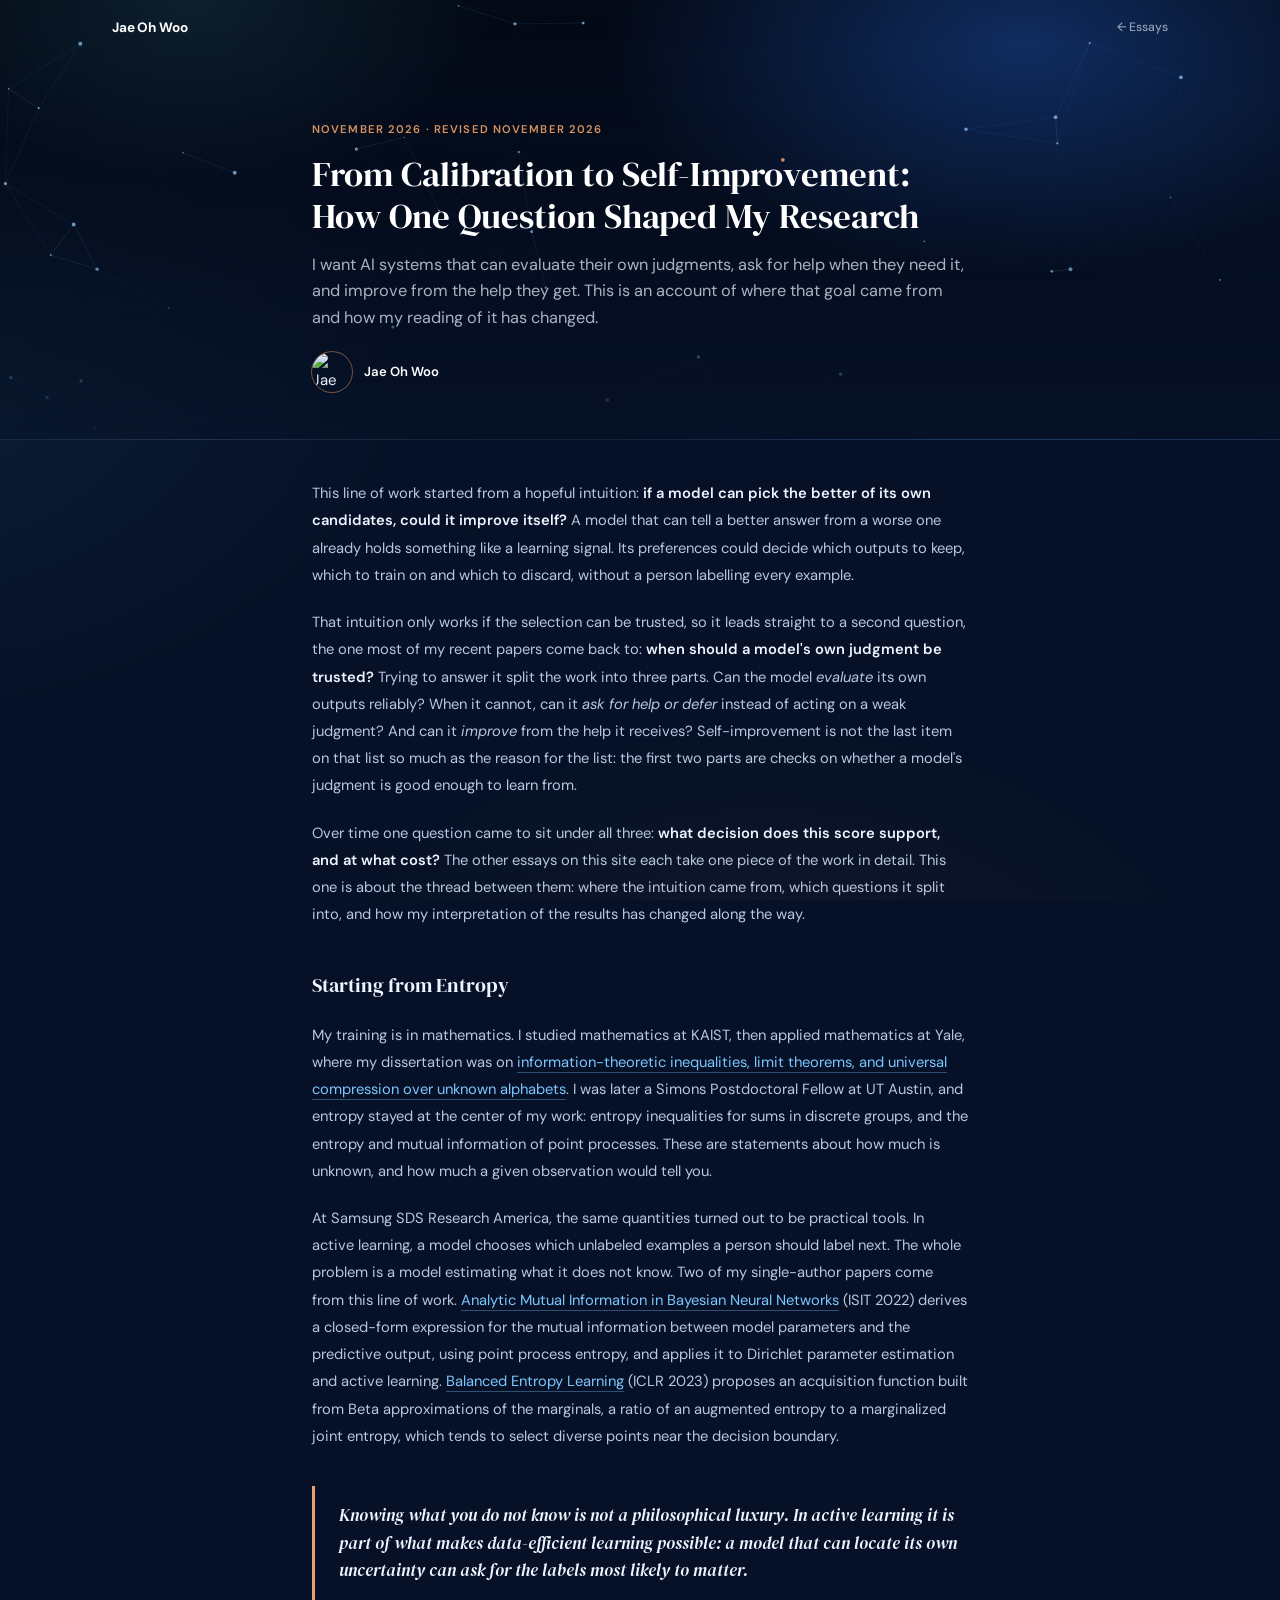
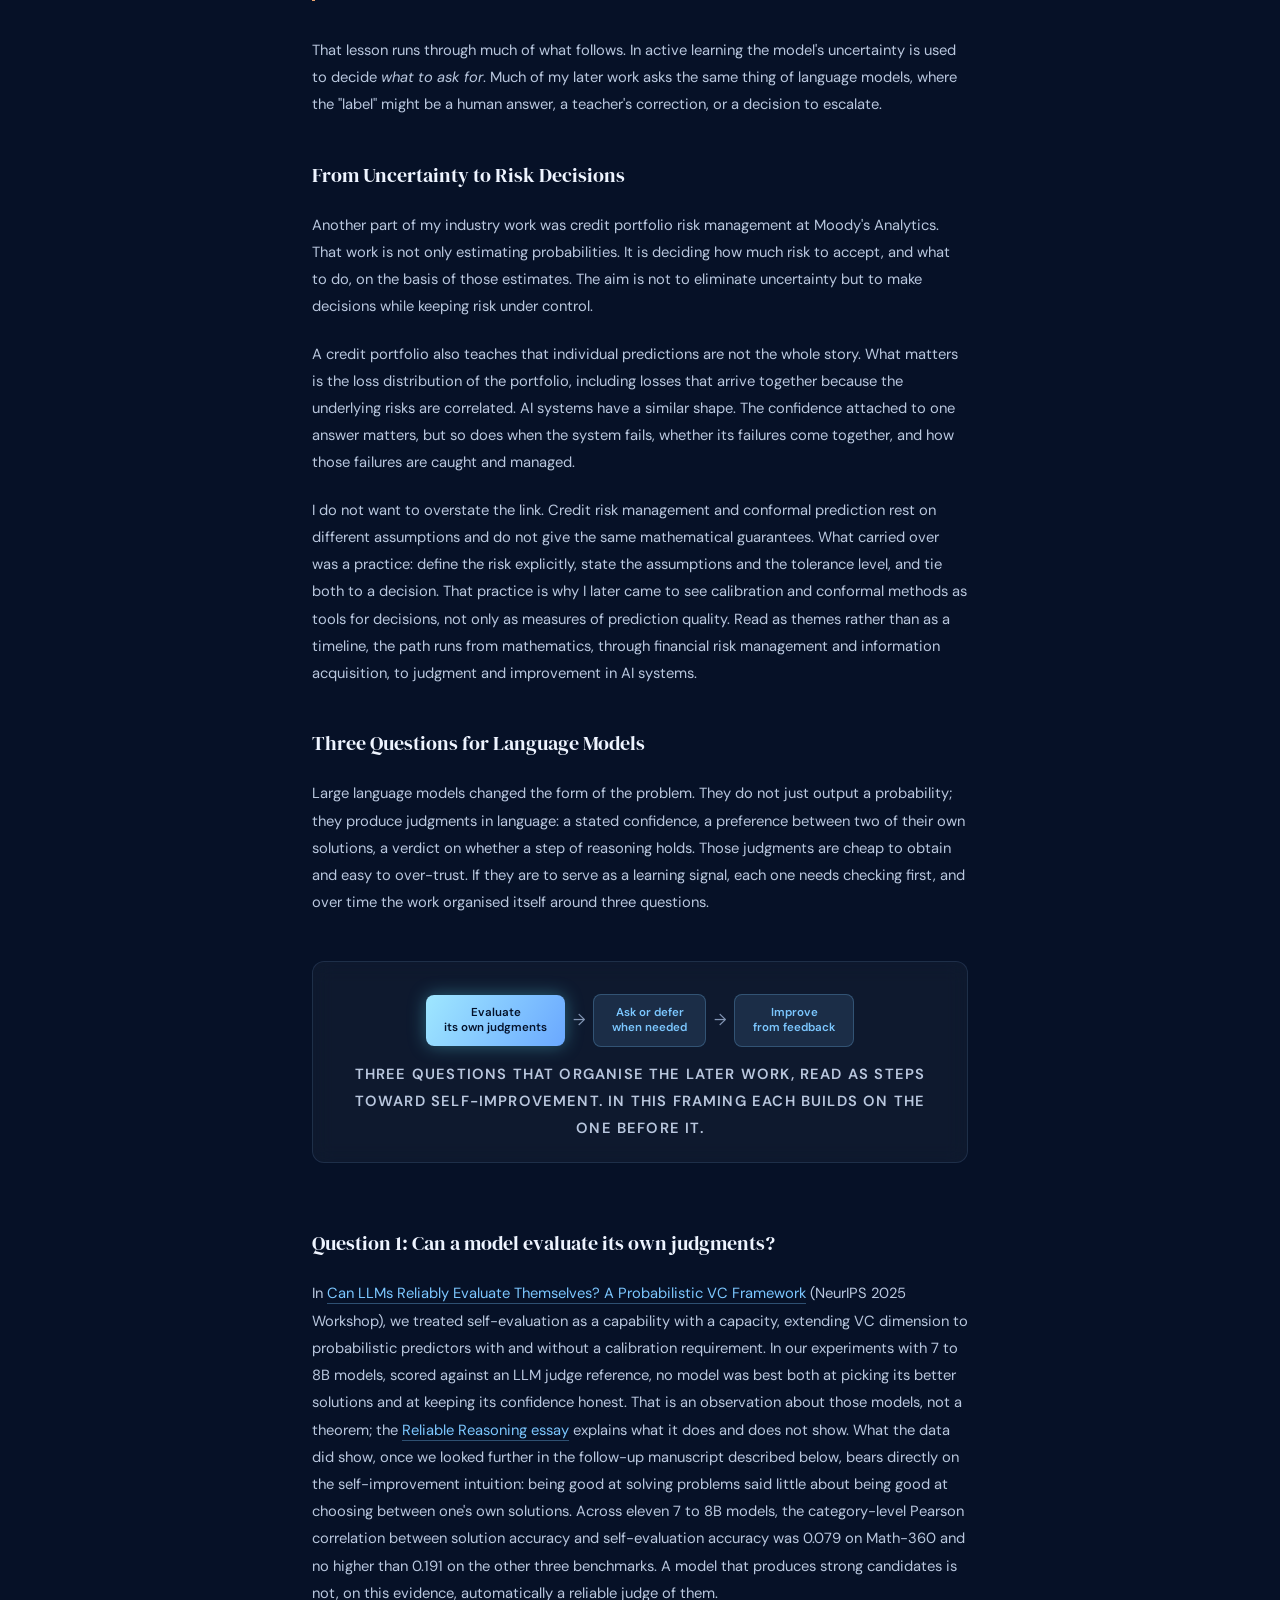
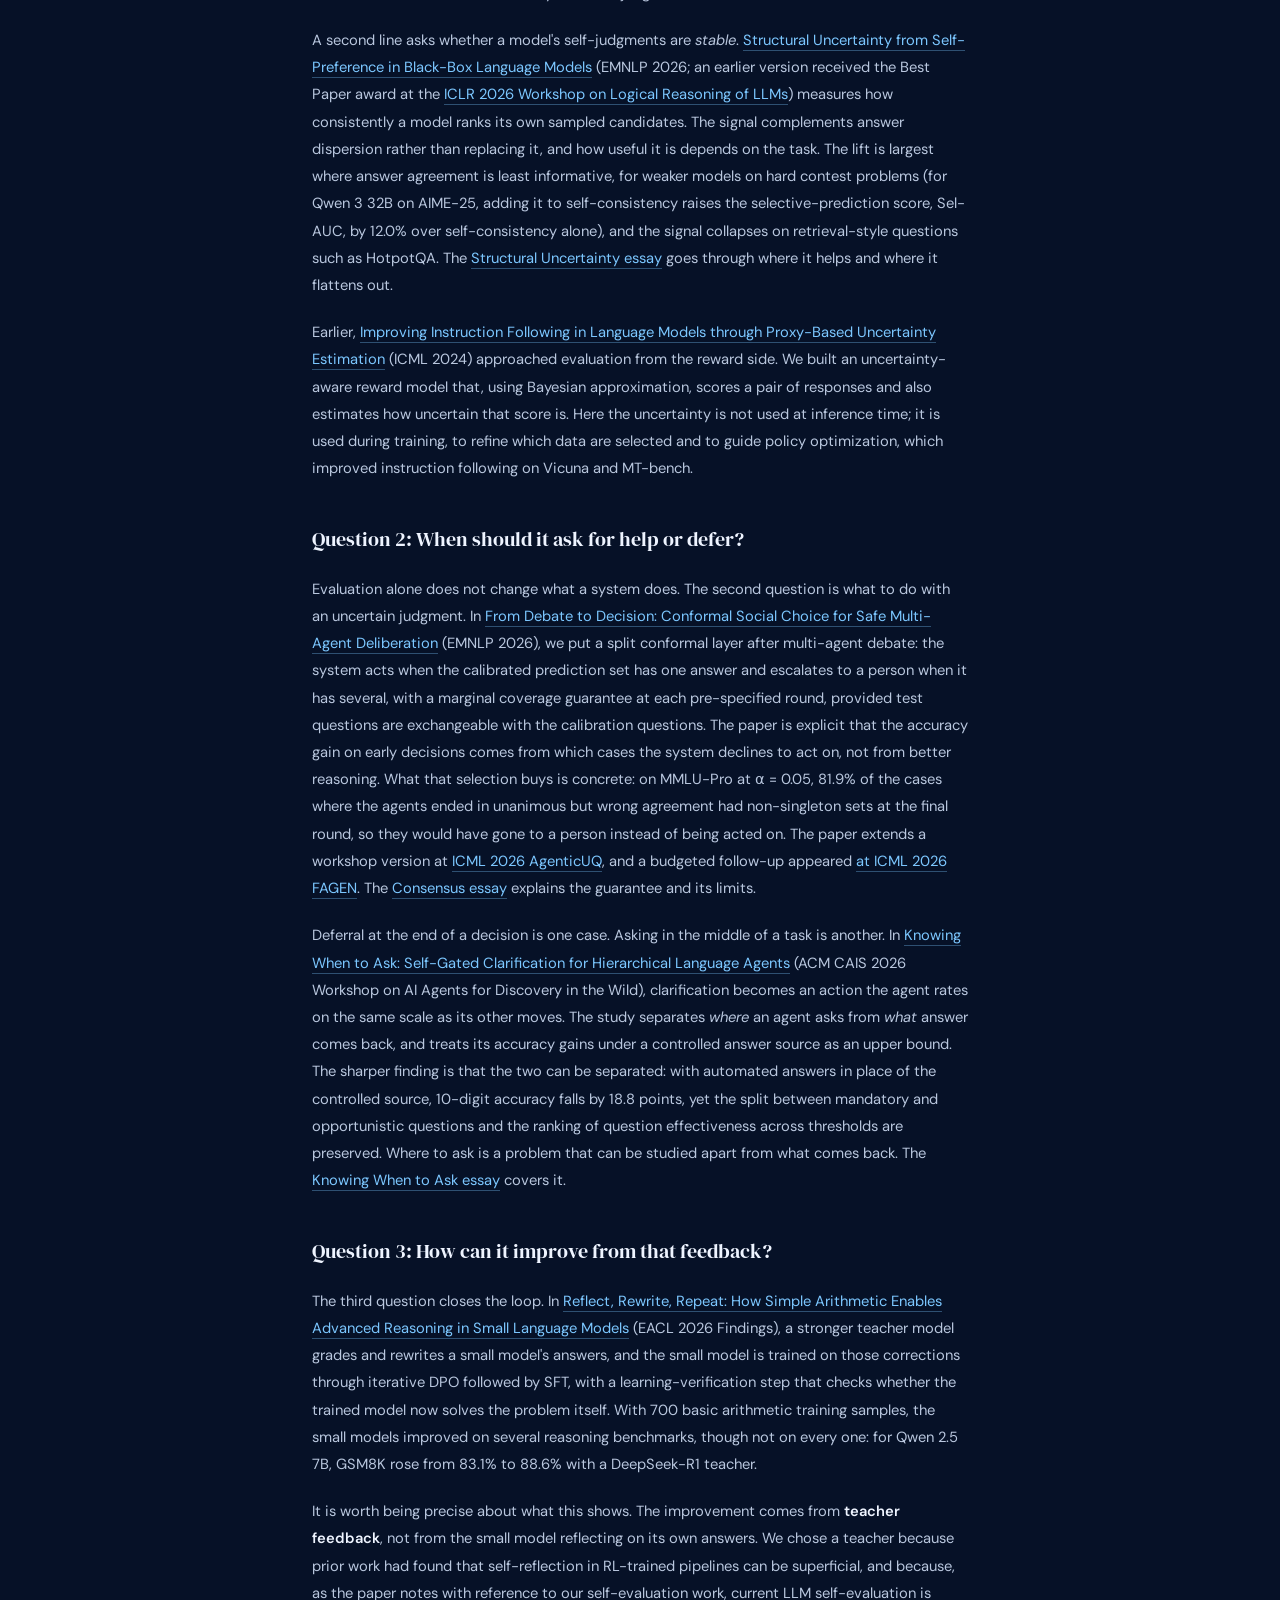
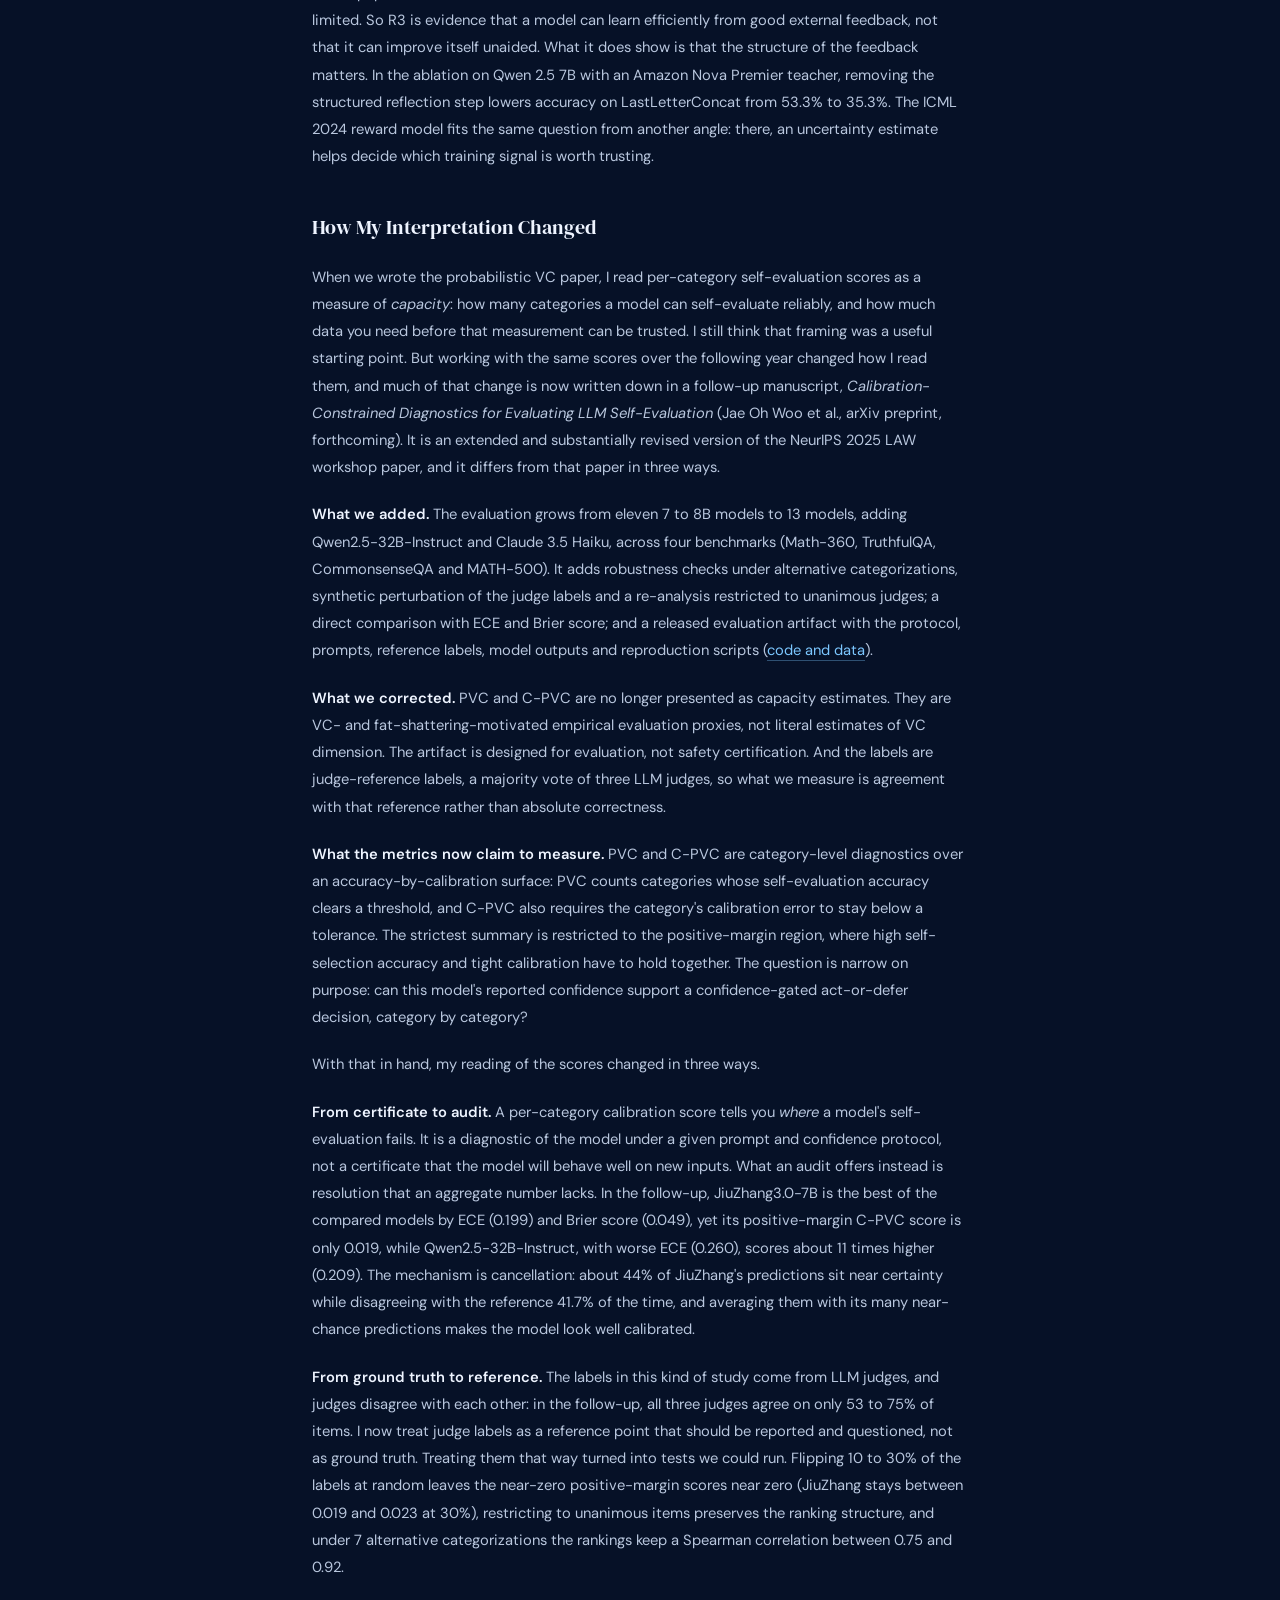
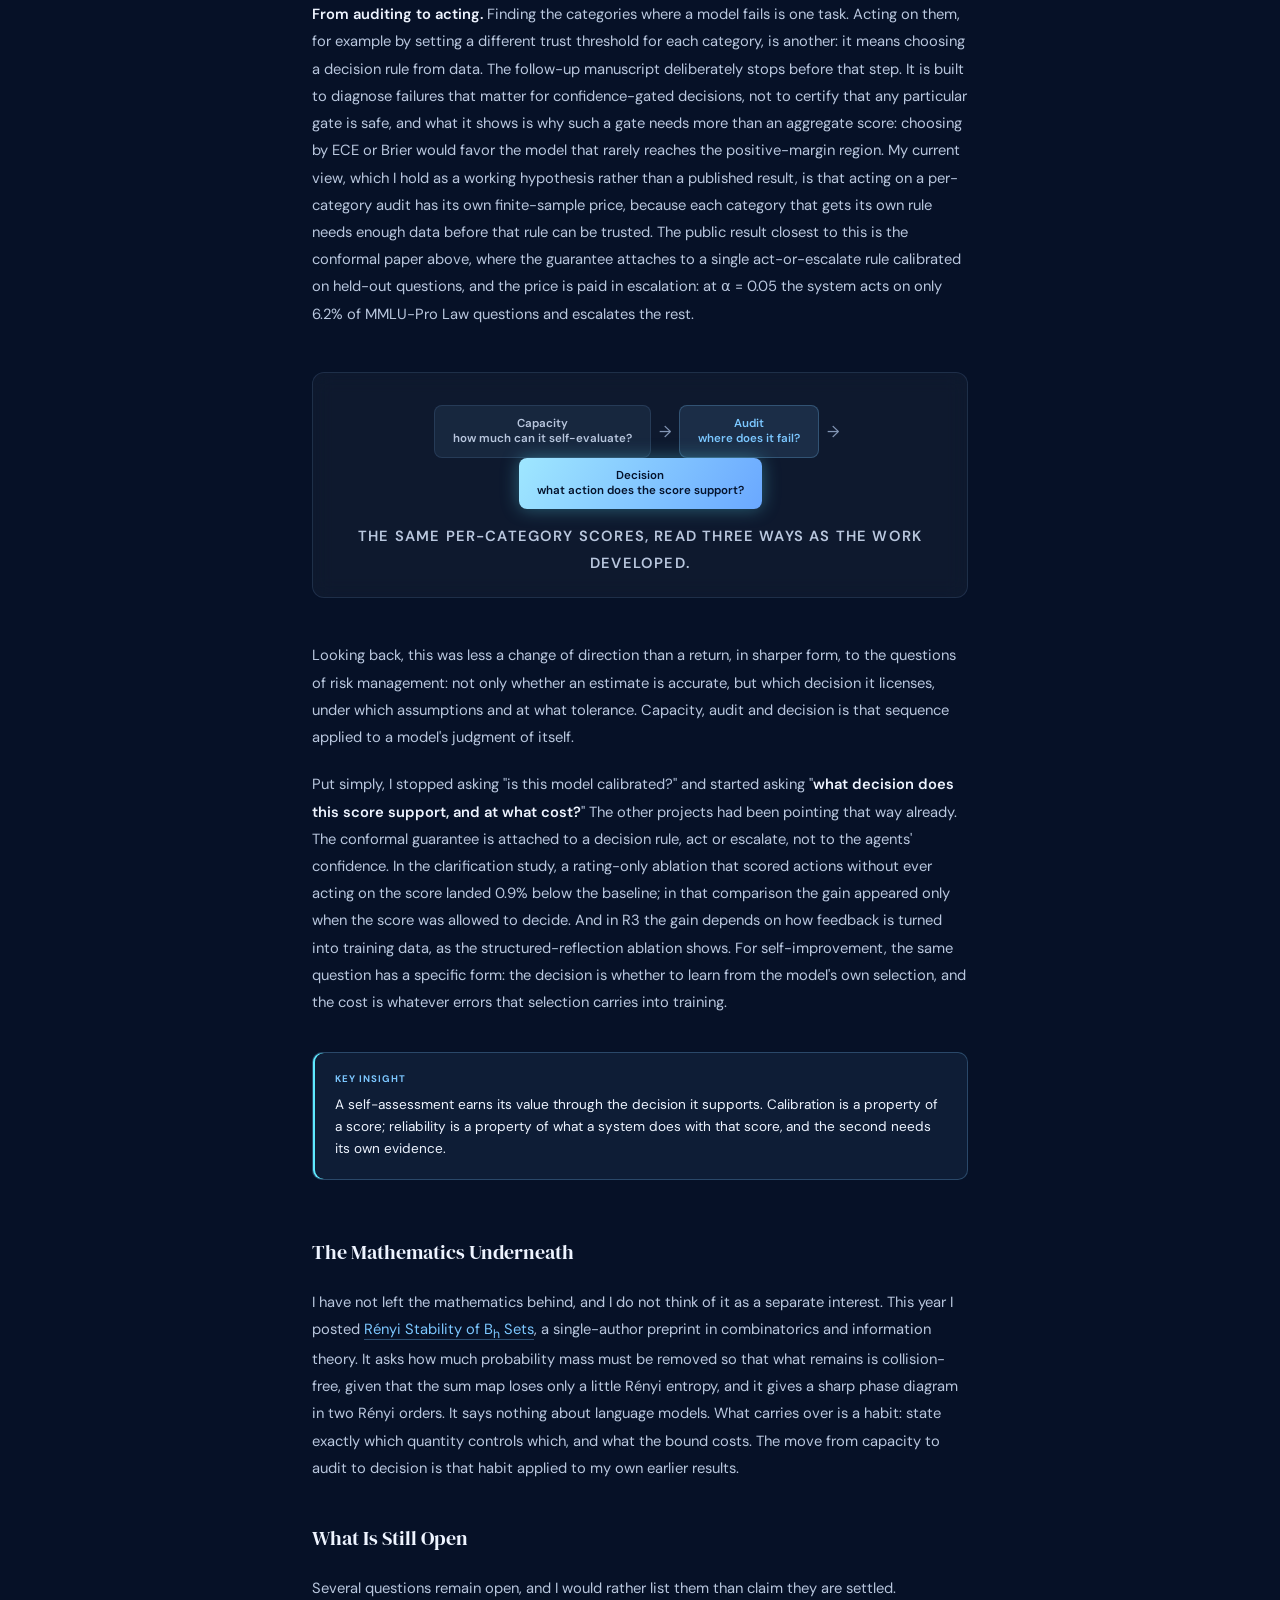
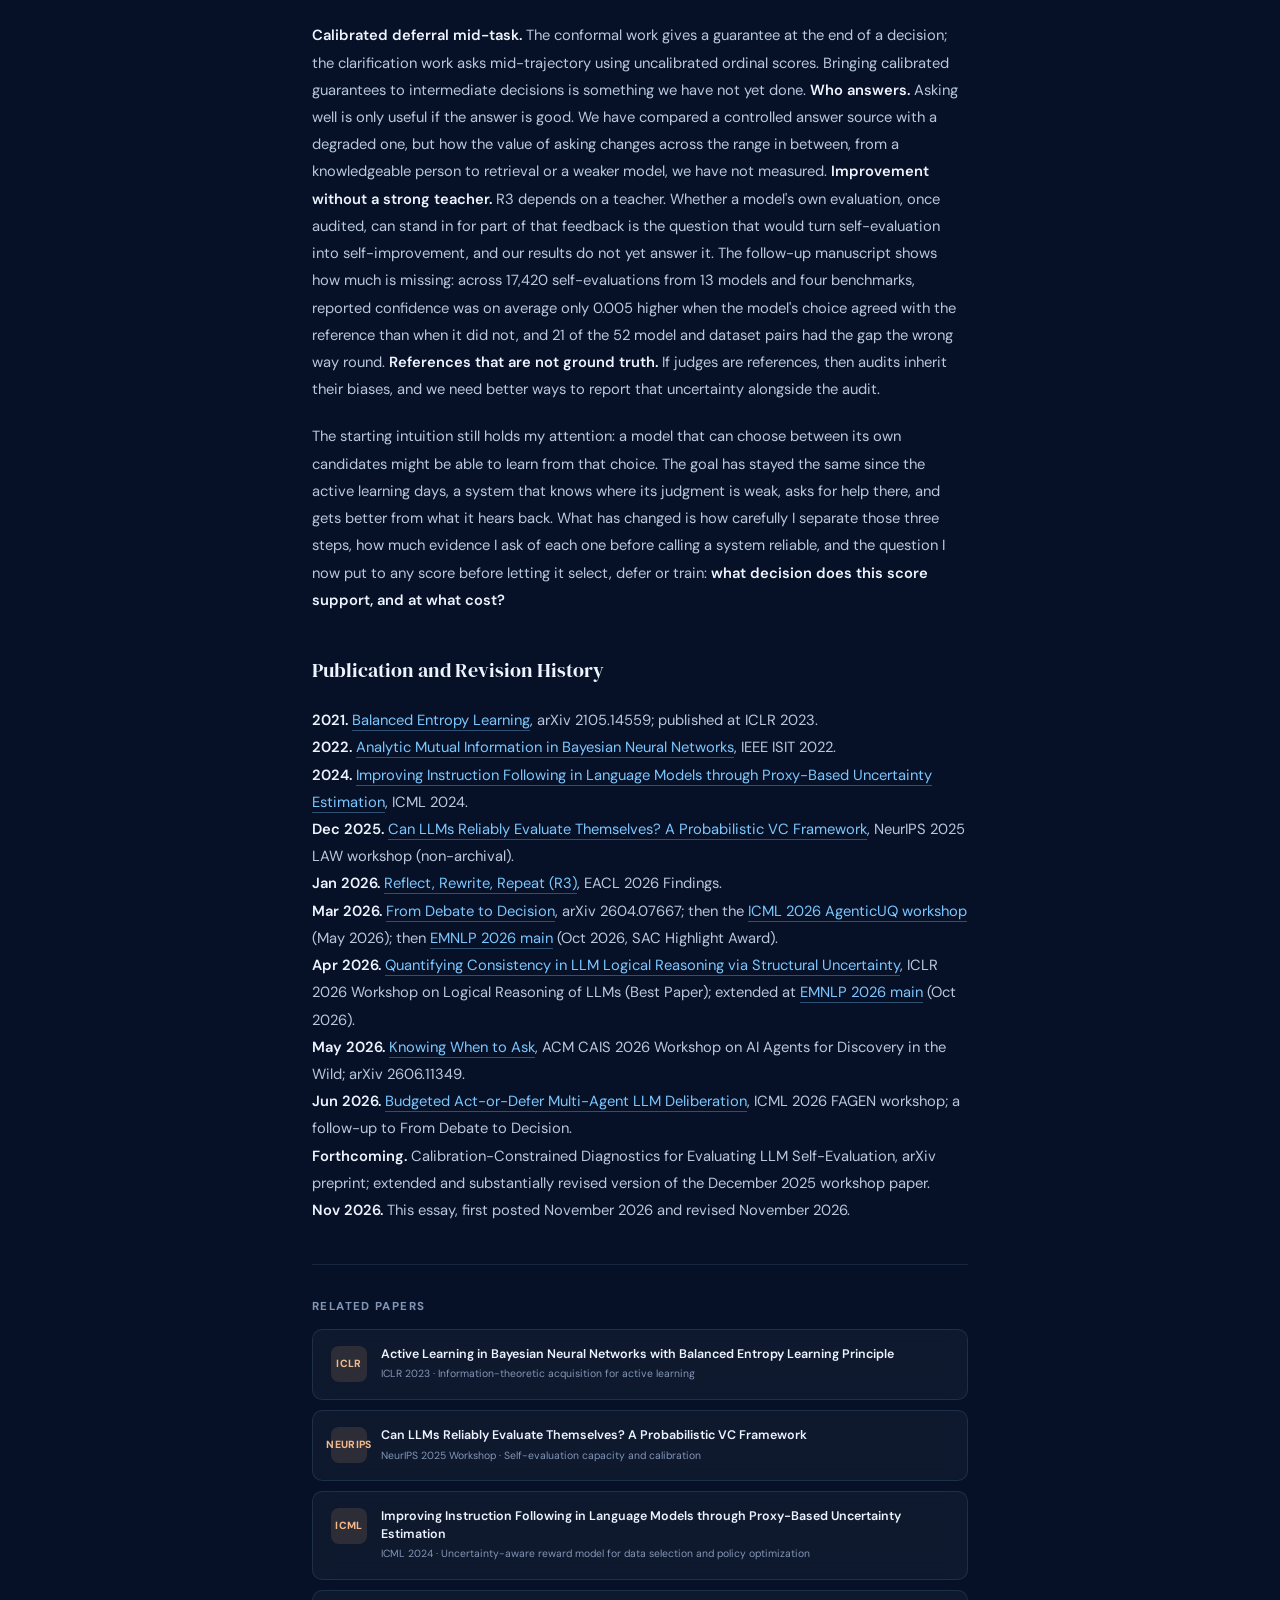
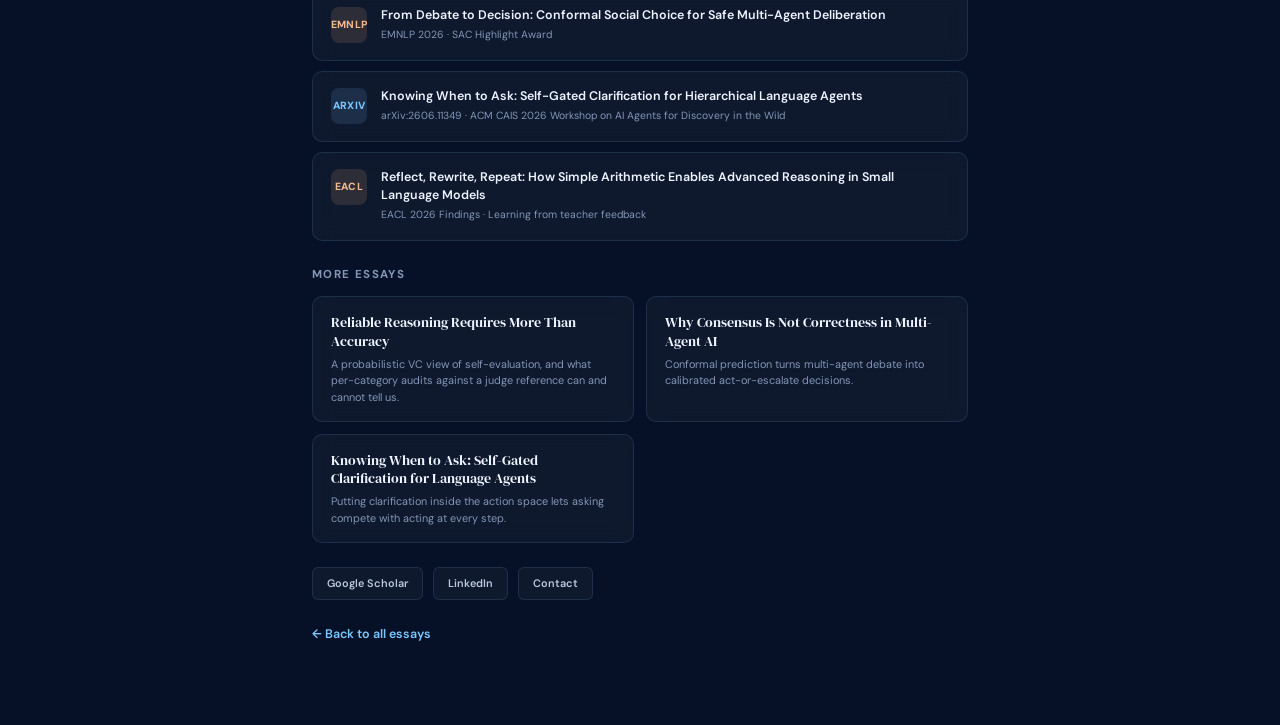
==== commit 3edb777e: "Revise research history essay: self-improvement opening, risk decisions, follow-up paper - Open with" ====
--- a/essays/from-calibration-to-self-improvement.html
+++ b/essays/from-calibration-to-self-improvement.html
@@ -28,7 +28,7 @@
   <article class="essay-page">
     <div class="essay-container">
       <header class="essay-header">
-        <time class="essay-meta">November 2026</time>
+        <time class="essay-meta">November 2026 &middot; Revised November 2026</time>
         <h1 class="essay-page-title">From Calibration to Self-Improvement: How One Question Shaped My Research</h1>
         <p class="essay-subtitle">I want AI systems that can evaluate their own judgments, ask for help when they need it, and improve from the help they get. This is an account of where that goal came from and how my reading of it has changed.</p>
         <div class="essay-author">
@@ -40,23 +40,35 @@
       </header>
 
       <div class="essay-body">
-        <p>Most of my recent papers come back to one question: <strong>when should a model's own judgment be trusted?</strong> A model that answers is useful. A model that can tell which of its answers deserve trust, and that stops to ask when they do not, is something we can build systems on. The other essays on this site each take one piece of that question in detail. This one is about the thread between them: why I came to care about it, which smaller questions it split into, and how my interpretation of the results has shifted along the way.</p>
+        <p>This line of work started from a hopeful intuition: <strong>if a model can pick the better of its own candidates, could it improve itself?</strong> A model that can tell a better answer from a worse one already holds something like a learning signal. Its preferences could decide which outputs to keep, which to train on and which to discard, without a person labelling every example.</p>
+
+        <p>That intuition only works if the selection can be trusted, so it leads straight to a second question, the one most of my recent papers come back to: <strong>when should a model's own judgment be trusted?</strong> Trying to answer it split the work into three parts. Can the model <em>evaluate</em> its own outputs reliably? When it cannot, can it <em>ask for help or defer</em> instead of acting on a weak judgment? And can it <em>improve</em> from the help it receives? Self-improvement is not the last item on that list so much as the reason for the list: the first two parts are checks on whether a model's judgment is good enough to learn from.</p>
+
+        <p>Over time one question came to sit under all three: <strong>what decision does this score support, and at what cost?</strong> The other essays on this site each take one piece of the work in detail. This one is about the thread between them: where the intuition came from, which questions it split into, and how my interpretation of the results has changed along the way.</p>
 
         <h2>Starting from Entropy</h2>
 
         <p>My training is in mathematics. I studied mathematics at KAIST, then applied mathematics at Yale, where my dissertation was on <a href="../#publications">information-theoretic inequalities, limit theorems, and universal compression over unknown alphabets</a>. I was later a Simons Postdoctoral Fellow at UT Austin, and entropy stayed at the center of my work: entropy inequalities for sums in discrete groups, and the entropy and mutual information of point processes. These are statements about how much is unknown, and how much a given observation would tell you.</p>
 
-        <p>When I moved into industry, at Moody's Analytics and Samsung SDS Research America, the same quantities turned out to be practical tools. In active learning, a model chooses which unlabeled examples a person should label next. The whole problem is a model estimating what it does not know. Two of my single-author papers come from this line of work. <a href="https://arxiv.org/abs/2201.09815" target="_blank" rel="noopener">Analytic Mutual Information in Bayesian Neural Networks</a> (ISIT 2022) derives a closed-form expression for the mutual information between model parameters and the predictive output, using point process entropy, and applies it to Dirichlet parameter estimation and active learning. <a href="https://arxiv.org/abs/2105.14559" target="_blank" rel="noopener">Balanced Entropy Learning</a> (ICLR 2023) proposes an acquisition function built from Beta approximations of the marginals, a ratio of an augmented entropy to a marginalized joint entropy, which tends to select diverse points near the decision boundary.</p>
+        <p>At Samsung SDS Research America, the same quantities turned out to be practical tools. In active learning, a model chooses which unlabeled examples a person should label next. The whole problem is a model estimating what it does not know. Two of my single-author papers come from this line of work. <a href="https://arxiv.org/abs/2201.09815" target="_blank" rel="noopener">Analytic Mutual Information in Bayesian Neural Networks</a> (ISIT 2022) derives a closed-form expression for the mutual information between model parameters and the predictive output, using point process entropy, and applies it to Dirichlet parameter estimation and active learning. <a href="https://arxiv.org/abs/2105.14559" target="_blank" rel="noopener">Balanced Entropy Learning</a> (ICLR 2023) proposes an acquisition function built from Beta approximations of the marginals, a ratio of an augmented entropy to a marginalized joint entropy, which tends to select diverse points near the decision boundary.</p>
 
         <div class="essay-pullquote">
-          <p>Knowing what you do not know is not a philosophical luxury. It is what makes data-efficient learning possible: a model that can locate its own uncertainty can ask for the labels that matter.</p>
-        </div>
-
-        <p>That lesson is the root of everything that follows. In active learning the model's uncertainty is used to decide <em>what to ask for</em>. Much of my later work asks the same thing of language models, where the "label" might be a human answer, a teacher's correction, or a decision to escalate.</p>
+          <p>Knowing what you do not know is not a philosophical luxury. In active learning it is part of what makes data-efficient learning possible: a model that can locate its own uncertainty can ask for the labels most likely to matter.</p>
+        </div>
+
+        <p>That lesson runs through much of what follows. In active learning the model's uncertainty is used to decide <em>what to ask for</em>. Much of my later work asks the same thing of language models, where the "label" might be a human answer, a teacher's correction, or a decision to escalate.</p>
+
+        <h2>From Uncertainty to Risk Decisions</h2>
+
+        <p>Another part of my industry work was credit portfolio risk management at Moody's Analytics. That work is not only estimating probabilities. It is deciding how much risk to accept, and what to do, on the basis of those estimates. The aim is not to eliminate uncertainty but to make decisions while keeping risk under control.</p>
+
+        <p>A credit portfolio also teaches that individual predictions are not the whole story. What matters is the loss distribution of the portfolio, including losses that arrive together because the underlying risks are correlated. AI systems have a similar shape. The confidence attached to one answer matters, but so does when the system fails, whether its failures come together, and how those failures are caught and managed.</p>
+
+        <p>I do not want to overstate the link. Credit risk management and conformal prediction rest on different assumptions and do not give the same mathematical guarantees. What carried over was a practice: define the risk explicitly, state the assumptions and the tolerance level, and tie both to a decision. That practice is why I later came to see calibration and conformal methods as tools for decisions, not only as measures of prediction quality. Read as themes rather than as a timeline, the path runs from mathematics, through financial risk management and information acquisition, to judgment and improvement in AI systems.</p>
 
         <h2>Three Questions for Language Models</h2>
 
-        <p>Large language models changed the form of the problem. They do not just output a probability; they produce judgments in language: a stated confidence, a preference between two of their own solutions, a verdict on whether a step of reasoning holds. Those judgments are cheap to obtain and easy to over-trust. Over time the work organised itself around three questions.</p>
+        <p>Large language models changed the form of the problem. They do not just output a probability; they produce judgments in language: a stated confidence, a preference between two of their own solutions, a verdict on whether a step of reasoning holds. Those judgments are cheap to obtain and easy to over-trust. If they are to serve as a learning signal, each one needs checking first, and over time the work organised itself around three questions.</p>
 
         <div class="essay-diagram">
           <div class="diagram-flow">
@@ -66,34 +78,46 @@
             <div class="diagram-arrow">&rarr;</div>
             <div class="diagram-node diagram-node--success">Improve<br>from feedback</div>
           </div>
-          <p class="essay-diagram-caption">Three questions that organise the later work. Each depends on the one before it.</p>
+          <p class="essay-diagram-caption">Three questions that organise the later work, read as steps toward self-improvement. In this framing each builds on the one before it.</p>
         </div>
 
         <h2>Question 1: Can a model evaluate its own judgments?</h2>
 
-        <p>In <a href="https://openreview.net/forum?id=CdxeuFBAUD" target="_blank" rel="noopener">Can LLMs Reliably Evaluate Themselves? A Probabilistic VC Framework</a> (NeurIPS 2025 Workshop), we treated self-evaluation as a capability with a capacity, extending VC dimension to probabilistic predictors with and without a calibration requirement. In our experiments with 7 to 8B models, scored against an LLM judge reference, no model was best both at picking its better solutions and at keeping its confidence honest. That is an observation about those models, not a theorem; the <a href="reliable-reasoning-requires-more-than-accuracy.html">Reliable Reasoning essay</a> explains what it does and does not show.</p>
-
-        <p>A second line asks whether a model's self-judgments are <em>stable</em>. <a href="https://aclanthology.org/2026.emnlp-main.699/" target="_blank" rel="noopener">Structural Uncertainty from Self-Preference in Black-Box Language Models</a> (EMNLP 2026; an earlier version received the Best Paper award at the <a href="https://openreview.net/forum?id=YMwow5RQgP" target="_blank" rel="noopener">ICLR 2026 Workshop on Logical Reasoning of LLMs</a>) measures how consistently a model ranks its own sampled candidates. The signal complements answer dispersion rather than replacing it, and how useful it is depends on the task; the <a href="structural-uncertainty-in-llm-reasoning.html">Structural Uncertainty essay</a> goes through where it helps and where it flattens out.</p>
+        <p>In <a href="https://openreview.net/forum?id=CdxeuFBAUD" target="_blank" rel="noopener">Can LLMs Reliably Evaluate Themselves? A Probabilistic VC Framework</a> (NeurIPS 2025 Workshop), we treated self-evaluation as a capability with a capacity, extending VC dimension to probabilistic predictors with and without a calibration requirement. In our experiments with 7 to 8B models, scored against an LLM judge reference, no model was best both at picking its better solutions and at keeping its confidence honest. That is an observation about those models, not a theorem; the <a href="reliable-reasoning-requires-more-than-accuracy.html">Reliable Reasoning essay</a> explains what it does and does not show. What the data did show, once we looked further in the follow-up manuscript described below, bears directly on the self-improvement intuition: being good at solving problems said little about being good at choosing between one's own solutions. Across eleven 7 to 8B models, the category-level Pearson correlation between solution accuracy and self-evaluation accuracy was 0.079 on Math-360 and no higher than 0.191 on the other three benchmarks. A model that produces strong candidates is not, on this evidence, automatically a reliable judge of them.</p>
+
+        <p>A second line asks whether a model's self-judgments are <em>stable</em>. <a href="https://aclanthology.org/2026.emnlp-main.699/" target="_blank" rel="noopener">Structural Uncertainty from Self-Preference in Black-Box Language Models</a> (EMNLP 2026; an earlier version received the Best Paper award at the <a href="https://openreview.net/forum?id=YMwow5RQgP" target="_blank" rel="noopener">ICLR 2026 Workshop on Logical Reasoning of LLMs</a>) measures how consistently a model ranks its own sampled candidates. The signal complements answer dispersion rather than replacing it, and how useful it is depends on the task. The lift is largest where answer agreement is least informative, for weaker models on hard contest problems (for Qwen 3 32B on AIME-25, adding it to self-consistency raises the selective-prediction score, Sel-AUC, by 12.0% over self-consistency alone), and the signal collapses on retrieval-style questions such as HotpotQA. The <a href="structural-uncertainty-in-llm-reasoning.html">Structural Uncertainty essay</a> goes through where it helps and where it flattens out.</p>
 
         <p>Earlier, <a href="https://arxiv.org/abs/2405.06424" target="_blank" rel="noopener">Improving Instruction Following in Language Models through Proxy-Based Uncertainty Estimation</a> (ICML 2024) approached evaluation from the reward side. We built an uncertainty-aware reward model that, using Bayesian approximation, scores a pair of responses and also estimates how uncertain that score is. Here the uncertainty is not used at inference time; it is used during training, to refine which data are selected and to guide policy optimization, which improved instruction following on Vicuna and MT-bench.</p>
 
         <h2>Question 2: When should it ask for help or defer?</h2>
 
-        <p>Evaluation alone does not change what a system does. The second question is what to do with an uncertain judgment. In <a href="https://aclanthology.org/2026.emnlp-main.830/" target="_blank" rel="noopener">From Debate to Decision: Conformal Social Choice for Safe Multi-Agent Deliberation</a> (EMNLP 2026), we put a split conformal layer after multi-agent debate: the system acts when the calibrated prediction set has one answer and escalates to a person when it has several, with a coverage guarantee at each pre-specified round. The paper is explicit that the accuracy gain on early decisions comes from which cases the system declines to act on, not from better reasoning. Two workshop papers develop the act-or-defer framing further, <a href="https://openreview.net/forum?id=wk9pd2VaUB" target="_blank" rel="noopener">one at ICML 2026 AgenticUQ</a> and a budgeted version <a href="https://openreview.net/forum?id=5g04fnFmLz" target="_blank" rel="noopener">at ICML 2026 FAGEN</a>. The <a href="why-consensus-is-not-correctness.html">Consensus essay</a> explains the guarantee and its limits.</p>
-
-        <p>Deferral at the end of a decision is one case. Asking in the middle of a task is another. In <a href="https://arxiv.org/abs/2606.11349" target="_blank" rel="noopener">Knowing When to Ask: Self-Gated Clarification for Hierarchical Language Agents</a> (ACM CAIS 2026 Workshop on AI Agents for Discovery in the Wild), clarification becomes an action the agent rates on the same scale as its other moves. The study separates <em>where</em> an agent asks from <em>what</em> answer comes back, and treats its accuracy gains under a controlled answer source as an upper bound. The <a href="knowing-when-to-ask.html">Knowing When to Ask essay</a> covers it.</p>
+        <p>Evaluation alone does not change what a system does. The second question is what to do with an uncertain judgment. In <a href="https://aclanthology.org/2026.emnlp-main.830/" target="_blank" rel="noopener">From Debate to Decision: Conformal Social Choice for Safe Multi-Agent Deliberation</a> (EMNLP 2026), we put a split conformal layer after multi-agent debate: the system acts when the calibrated prediction set has one answer and escalates to a person when it has several, with a marginal coverage guarantee at each pre-specified round, provided test questions are exchangeable with the calibration questions. The paper is explicit that the accuracy gain on early decisions comes from which cases the system declines to act on, not from better reasoning. What that selection buys is concrete: on MMLU-Pro at &alpha; = 0.05, 81.9% of the cases where the agents ended in unanimous but wrong agreement had non-singleton sets at the final round, so they would have gone to a person instead of being acted on. The paper extends a workshop version at <a href="https://openreview.net/forum?id=wk9pd2VaUB" target="_blank" rel="noopener">ICML 2026 AgenticUQ</a>, and a budgeted follow-up appeared <a href="https://openreview.net/forum?id=5g04fnFmLz" target="_blank" rel="noopener">at ICML 2026 FAGEN</a>. The <a href="why-consensus-is-not-correctness.html">Consensus essay</a> explains the guarantee and its limits.</p>
+
+        <p>Deferral at the end of a decision is one case. Asking in the middle of a task is another. In <a href="https://arxiv.org/abs/2606.11349" target="_blank" rel="noopener">Knowing When to Ask: Self-Gated Clarification for Hierarchical Language Agents</a> (ACM CAIS 2026 Workshop on AI Agents for Discovery in the Wild), clarification becomes an action the agent rates on the same scale as its other moves. The study separates <em>where</em> an agent asks from <em>what</em> answer comes back, and treats its accuracy gains under a controlled answer source as an upper bound. The sharper finding is that the two can be separated: with automated answers in place of the controlled source, 10-digit accuracy falls by 18.8 points, yet the split between mandatory and opportunistic questions and the ranking of question effectiveness across thresholds are preserved. Where to ask is a problem that can be studied apart from what comes back. The <a href="knowing-when-to-ask.html">Knowing When to Ask essay</a> covers it.</p>
 
         <h2>Question 3: How can it improve from that feedback?</h2>
 
-        <p>The third question closes the loop. In <a href="https://aclanthology.org/2026.findings-eacl.69/" target="_blank" rel="noopener">Reflect, Rewrite, Repeat: How Simple Arithmetic Enables Advanced Reasoning in Small Language Models</a> (EACL 2026 Findings), a stronger teacher model grades and rewrites a small model's answers, and the small model is trained on those corrections through iterative DPO followed by SFT, with a learning-verification step that checks whether the trained model now solves the problem itself. With about 700 basic arithmetic training samples, the small models improved on reasoning benchmarks such as GSM8K and AIME'25.</p>
-
-        <p>It is worth being precise about what this shows. The improvement comes from <strong>teacher feedback</strong>, not from the small model reflecting on its own answers. We chose a teacher because self-reflection alone can be superficial. So R3 is evidence that a model can learn efficiently from good external feedback, not that it can improve itself unaided. The ICML 2024 reward model fits the same question from another angle: an uncertainty estimate decides which training signal is worth trusting.</p>
+        <p>The third question closes the loop. In <a href="https://aclanthology.org/2026.findings-eacl.69/" target="_blank" rel="noopener">Reflect, Rewrite, Repeat: How Simple Arithmetic Enables Advanced Reasoning in Small Language Models</a> (EACL 2026 Findings), a stronger teacher model grades and rewrites a small model's answers, and the small model is trained on those corrections through iterative DPO followed by SFT, with a learning-verification step that checks whether the trained model now solves the problem itself. With 700 basic arithmetic training samples, the small models improved on several reasoning benchmarks, though not on every one: for Qwen 2.5 7B, GSM8K rose from 83.1% to 88.6% with a DeepSeek-R1 teacher.</p>
+
+        <p>It is worth being precise about what this shows. The improvement comes from <strong>teacher feedback</strong>, not from the small model reflecting on its own answers. We chose a teacher because prior work had found that self-reflection in RL-trained pipelines can be superficial, and because, as the paper notes with reference to our self-evaluation work, current LLM self-evaluation is limited. So R3 is evidence that a model can learn efficiently from good external feedback, not that it can improve itself unaided. What it does show is that the structure of the feedback matters. In the ablation on Qwen 2.5 7B with an Amazon Nova Premier teacher, removing the structured reflection step lowers accuracy on LastLetterConcat from 53.3% to 35.3%. The ICML 2024 reward model fits the same question from another angle: there, an uncertainty estimate helps decide which training signal is worth trusting.</p>
 
         <h2>How My Interpretation Changed</h2>
 
-        <p>When we wrote the probabilistic VC paper, I read per-category self-evaluation scores as a measure of <em>capacity</em>: how many categories a model can self-evaluate reliably, and how much data you need before that measurement can be trusted. I still think that framing was a useful starting point. But working with the same scores over the following year changed how I read them, in three ways.</p>
-
-        <p><strong>From certificate to audit.</strong> A per-category calibration score tells you <em>where</em> a model's self-evaluation fails. It is a diagnostic of the model under a given prompt and confidence protocol, not a certificate that the model will behave well on new inputs. <strong>From ground truth to reference.</strong> The labels in this kind of study come from LLM judges, and judges disagree with each other. I now treat judge labels as a reference point that should be reported and questioned, not as ground truth. <strong>From auditing to acting.</strong> Finding the categories where a model fails is one task. Acting on them, for example by setting a different trust threshold for each category, is another: it means choosing a decision rule from data, and every additional category that gets its own rule raises the amount of data needed before that rule can be trusted. Auditing is cheap; acting on the audit has a finite-sample price.</p>
+        <p>When we wrote the probabilistic VC paper, I read per-category self-evaluation scores as a measure of <em>capacity</em>: how many categories a model can self-evaluate reliably, and how much data you need before that measurement can be trusted. I still think that framing was a useful starting point. But working with the same scores over the following year changed how I read them, and much of that change is now written down in a follow-up manuscript, <em>Calibration-Constrained Diagnostics for Evaluating LLM Self-Evaluation</em> (Jae Oh Woo et al., arXiv preprint, forthcoming)<!-- TODO arXiv link -->. It is an extended and substantially revised version of the NeurIPS 2025 LAW workshop paper, and it differs from that paper in three ways.</p>
+
+        <p><strong>What we added.</strong> The evaluation grows from eleven 7 to 8B models to 13 models, adding Qwen2.5-32B-Instruct and Claude 3.5 Haiku, across four benchmarks (Math-360, TruthfulQA, CommonsenseQA and MATH-500). It adds robustness checks under alternative categorizations, synthetic perturbation of the judge labels and a re-analysis restricted to unanimous judges; a direct comparison with ECE and Brier score; and a released evaluation artifact with the protocol, prompts, reference labels, model outputs and reproduction scripts (<a href="https://github.com/calibration-constrained-diagnostics/selfeval-diagnostics/" target="_blank" rel="noopener">code and data</a>).</p>
+
+        <p><strong>What we corrected.</strong> PVC and C-PVC are no longer presented as capacity estimates. They are VC- and fat-shattering-motivated empirical evaluation proxies, not literal estimates of VC dimension. The artifact is designed for evaluation, not safety certification. And the labels are judge-reference labels, a majority vote of three LLM judges, so what we measure is agreement with that reference rather than absolute correctness.</p>
+
+        <p><strong>What the metrics now claim to measure.</strong> PVC and C-PVC are category-level diagnostics over an accuracy-by-calibration surface: PVC counts categories whose self-evaluation accuracy clears a threshold, and C-PVC also requires the category's calibration error to stay below a tolerance. The strictest summary is restricted to the positive-margin region, where high self-selection accuracy and tight calibration have to hold together. The question is narrow on purpose: can this model's reported confidence support a confidence-gated act-or-defer decision, category by category?</p>
+
+        <p>With that in hand, my reading of the scores changed in three ways.</p>
+
+        <p><strong>From certificate to audit.</strong> A per-category calibration score tells you <em>where</em> a model's self-evaluation fails. It is a diagnostic of the model under a given prompt and confidence protocol, not a certificate that the model will behave well on new inputs. What an audit offers instead is resolution that an aggregate number lacks. In the follow-up, JiuZhang3.0-7B is the best of the compared models by ECE (0.199) and Brier score (0.049), yet its positive-margin C-PVC score is only 0.019, while Qwen2.5-32B-Instruct, with worse ECE (0.260), scores about 11 times higher (0.209). The mechanism is cancellation: about 44% of JiuZhang's predictions sit near certainty while disagreeing with the reference 41.7% of the time, and averaging them with its many near-chance predictions makes the model look well calibrated.</p>
+
+        <p><strong>From ground truth to reference.</strong> The labels in this kind of study come from LLM judges, and judges disagree with each other: in the follow-up, all three judges agree on only 53 to 75% of items. I now treat judge labels as a reference point that should be reported and questioned, not as ground truth. Treating them that way turned into tests we could run. Flipping 10 to 30% of the labels at random leaves the near-zero positive-margin scores near zero (JiuZhang stays between 0.019 and 0.023 at 30%), restricting to unanimous items preserves the ranking structure, and under 7 alternative categorizations the rankings keep a Spearman correlation between 0.75 and 0.92.</p>
+
+        <p><strong>From auditing to acting.</strong> Finding the categories where a model fails is one task. Acting on them, for example by setting a different trust threshold for each category, is another: it means choosing a decision rule from data. The follow-up manuscript deliberately stops before that step. It is built to diagnose failures that matter for confidence-gated decisions, not to certify that any particular gate is safe, and what it shows is why such a gate needs more than an aggregate score: choosing by ECE or Brier would favor the model that rarely reaches the positive-margin region. My current view, which I hold as a working hypothesis rather than a published result, is that acting on a per-category audit has its own finite-sample price, because each category that gets its own rule needs enough data before that rule can be trusted. The public result closest to this is the conformal paper above, where the guarantee attaches to a single act-or-escalate rule calibrated on held-out questions, and the price is paid in escalation: at &alpha; = 0.05 the system acts on only 6.2% of MMLU-Pro Law questions and escalates the rest.</p>
 
         <div class="essay-diagram">
           <div class="diagram-flow">
@@ -106,7 +130,9 @@
           <p class="essay-diagram-caption">The same per-category scores, read three ways as the work developed.</p>
         </div>
 
-        <p>Put simply, I stopped asking "is this model calibrated?" and started asking "<strong>what decision does this score support, and at what cost?</strong>" The other projects had been pointing that way already. The conformal guarantee is attached to a decision rule, act or escalate, not to the agents' confidence. In the clarification study, a rating-only ablation that scored actions without ever acting on the score did not help; the gain came from letting the score decide. And R3 improves because feedback is turned into training data, not because a reflection is produced.</p>
+        <p>Looking back, this was less a change of direction than a return, in sharper form, to the questions of risk management: not only whether an estimate is accurate, but which decision it licenses, under which assumptions and at what tolerance. Capacity, audit and decision is that sequence applied to a model's judgment of itself.</p>
+
+        <p>Put simply, I stopped asking "is this model calibrated?" and started asking "<strong>what decision does this score support, and at what cost?</strong>" The other projects had been pointing that way already. The conformal guarantee is attached to a decision rule, act or escalate, not to the agents' confidence. In the clarification study, a rating-only ablation that scored actions without ever acting on the score landed 0.9% below the baseline; in that comparison the gain appeared only when the score was allowed to decide. And in R3 the gain depends on how feedback is turned into training data, as the structured-reflection ablation shows. For self-improvement, the same question has a specific form: the decision is whether to learn from the model's own selection, and the cost is whatever errors that selection carries into training.</p>
 
         <div class="essay-insight">
           <div class="essay-insight-label">Key Insight</div>
@@ -121,9 +147,23 @@
 
         <p>Several questions remain open, and I would rather list them than claim they are settled.</p>
 
-        <p><strong>Calibrated deferral mid-task.</strong> The conformal work gives a guarantee at the end of a decision; the clarification work asks mid-trajectory using uncalibrated ordinal scores. Bringing calibrated guarantees to intermediate decisions is not done. <strong>Who answers.</strong> Asking well is only useful if the answer is good. How the value of asking changes as the answer source moves from a knowledgeable person to retrieval or a weaker model is largely unmeasured. <strong>Improvement without a strong teacher.</strong> R3 depends on a teacher. Whether a model's own evaluation, once audited, can stand in for part of that feedback is the question that would turn self-evaluation into self-improvement, and our results do not yet answer it. <strong>References that are not ground truth.</strong> If judges are references, then audits inherit their biases, and we need better ways to report that uncertainty alongside the audit.</p>
-
-        <p>The goal has stayed the same since the active learning days: a system that knows where its judgment is weak, asks for help there, and gets better from what it hears back. What has changed is how carefully I separate those three steps, and how much evidence I now ask of each one before calling a system reliable.</p>
+        <p><strong>Calibrated deferral mid-task.</strong> The conformal work gives a guarantee at the end of a decision; the clarification work asks mid-trajectory using uncalibrated ordinal scores. Bringing calibrated guarantees to intermediate decisions is something we have not yet done. <strong>Who answers.</strong> Asking well is only useful if the answer is good. We have compared a controlled answer source with a degraded one, but how the value of asking changes across the range in between, from a knowledgeable person to retrieval or a weaker model, we have not measured. <strong>Improvement without a strong teacher.</strong> R3 depends on a teacher. Whether a model's own evaluation, once audited, can stand in for part of that feedback is the question that would turn self-evaluation into self-improvement, and our results do not yet answer it. The follow-up manuscript shows how much is missing: across 17,420 self-evaluations from 13 models and four benchmarks, reported confidence was on average only 0.005 higher when the model's choice agreed with the reference than when it did not, and 21 of the 52 model and dataset pairs had the gap the wrong way round. <strong>References that are not ground truth.</strong> If judges are references, then audits inherit their biases, and we need better ways to report that uncertainty alongside the audit.</p>
+
+        <p>The starting intuition still holds my attention: a model that can choose between its own candidates might be able to learn from that choice. The goal has stayed the same since the active learning days, a system that knows where its judgment is weak, asks for help there, and gets better from what it hears back. What has changed is how carefully I separate those three steps, how much evidence I ask of each one before calling a system reliable, and the question I now put to any score before letting it select, defer or train: <strong>what decision does this score support, and at what cost?</strong></p>
+
+        <h2>Publication and Revision History</h2>
+
+        <p><strong>2021.</strong> <a href="https://arxiv.org/abs/2105.14559" target="_blank" rel="noopener">Balanced Entropy Learning</a>, arXiv 2105.14559; published at ICLR 2023.<br>
+        <strong>2022.</strong> <a href="https://arxiv.org/abs/2201.09815" target="_blank" rel="noopener">Analytic Mutual Information in Bayesian Neural Networks</a>, IEEE ISIT 2022.<br>
+        <strong>2024.</strong> <a href="https://arxiv.org/abs/2405.06424" target="_blank" rel="noopener">Improving Instruction Following in Language Models through Proxy-Based Uncertainty Estimation</a>, ICML 2024.<br>
+        <strong>Dec 2025.</strong> <a href="https://openreview.net/forum?id=CdxeuFBAUD" target="_blank" rel="noopener">Can LLMs Reliably Evaluate Themselves? A Probabilistic VC Framework</a>, NeurIPS 2025 LAW workshop (non-archival).<br>
+        <strong>Jan 2026.</strong> <a href="https://aclanthology.org/2026.findings-eacl.69/" target="_blank" rel="noopener">Reflect, Rewrite, Repeat (R3)</a>, EACL 2026 Findings.<br>
+        <strong>Mar 2026.</strong> <a href="https://arxiv.org/abs/2604.07667" target="_blank" rel="noopener">From Debate to Decision</a>, arXiv 2604.07667; then the <a href="https://openreview.net/forum?id=wk9pd2VaUB" target="_blank" rel="noopener">ICML 2026 AgenticUQ workshop</a> (May 2026); then <a href="https://aclanthology.org/2026.emnlp-main.830/" target="_blank" rel="noopener">EMNLP 2026 main</a> (Oct 2026, SAC Highlight Award).<br>
+        <strong>Apr 2026.</strong> <a href="https://openreview.net/forum?id=YMwow5RQgP" target="_blank" rel="noopener">Quantifying Consistency in LLM Logical Reasoning via Structural Uncertainty</a>, ICLR 2026 Workshop on Logical Reasoning of LLMs (Best Paper); extended at <a href="https://aclanthology.org/2026.emnlp-main.699/" target="_blank" rel="noopener">EMNLP 2026 main</a> (Oct 2026).<br>
+        <strong>May 2026.</strong> <a href="https://arxiv.org/abs/2606.11349" target="_blank" rel="noopener">Knowing When to Ask</a>, ACM CAIS 2026 Workshop on AI Agents for Discovery in the Wild; arXiv 2606.11349.<br>
+        <strong>Jun 2026.</strong> <a href="https://openreview.net/forum?id=5g04fnFmLz" target="_blank" rel="noopener">Budgeted Act-or-Defer Multi-Agent LLM Deliberation</a>, ICML 2026 FAGEN workshop; a follow-up to From Debate to Decision.<br>
+        <strong>Forthcoming.</strong> Calibration-Constrained Diagnostics for Evaluating LLM Self-Evaluation, arXiv preprint; extended and substantially revised version of the December 2025 workshop paper.<!-- TODO arXiv link --><br>
+        <strong>Nov 2026.</strong> This essay, first posted November 2026 and revised November 2026.</p>
       </div>
 
       <footer class="essay-footer">
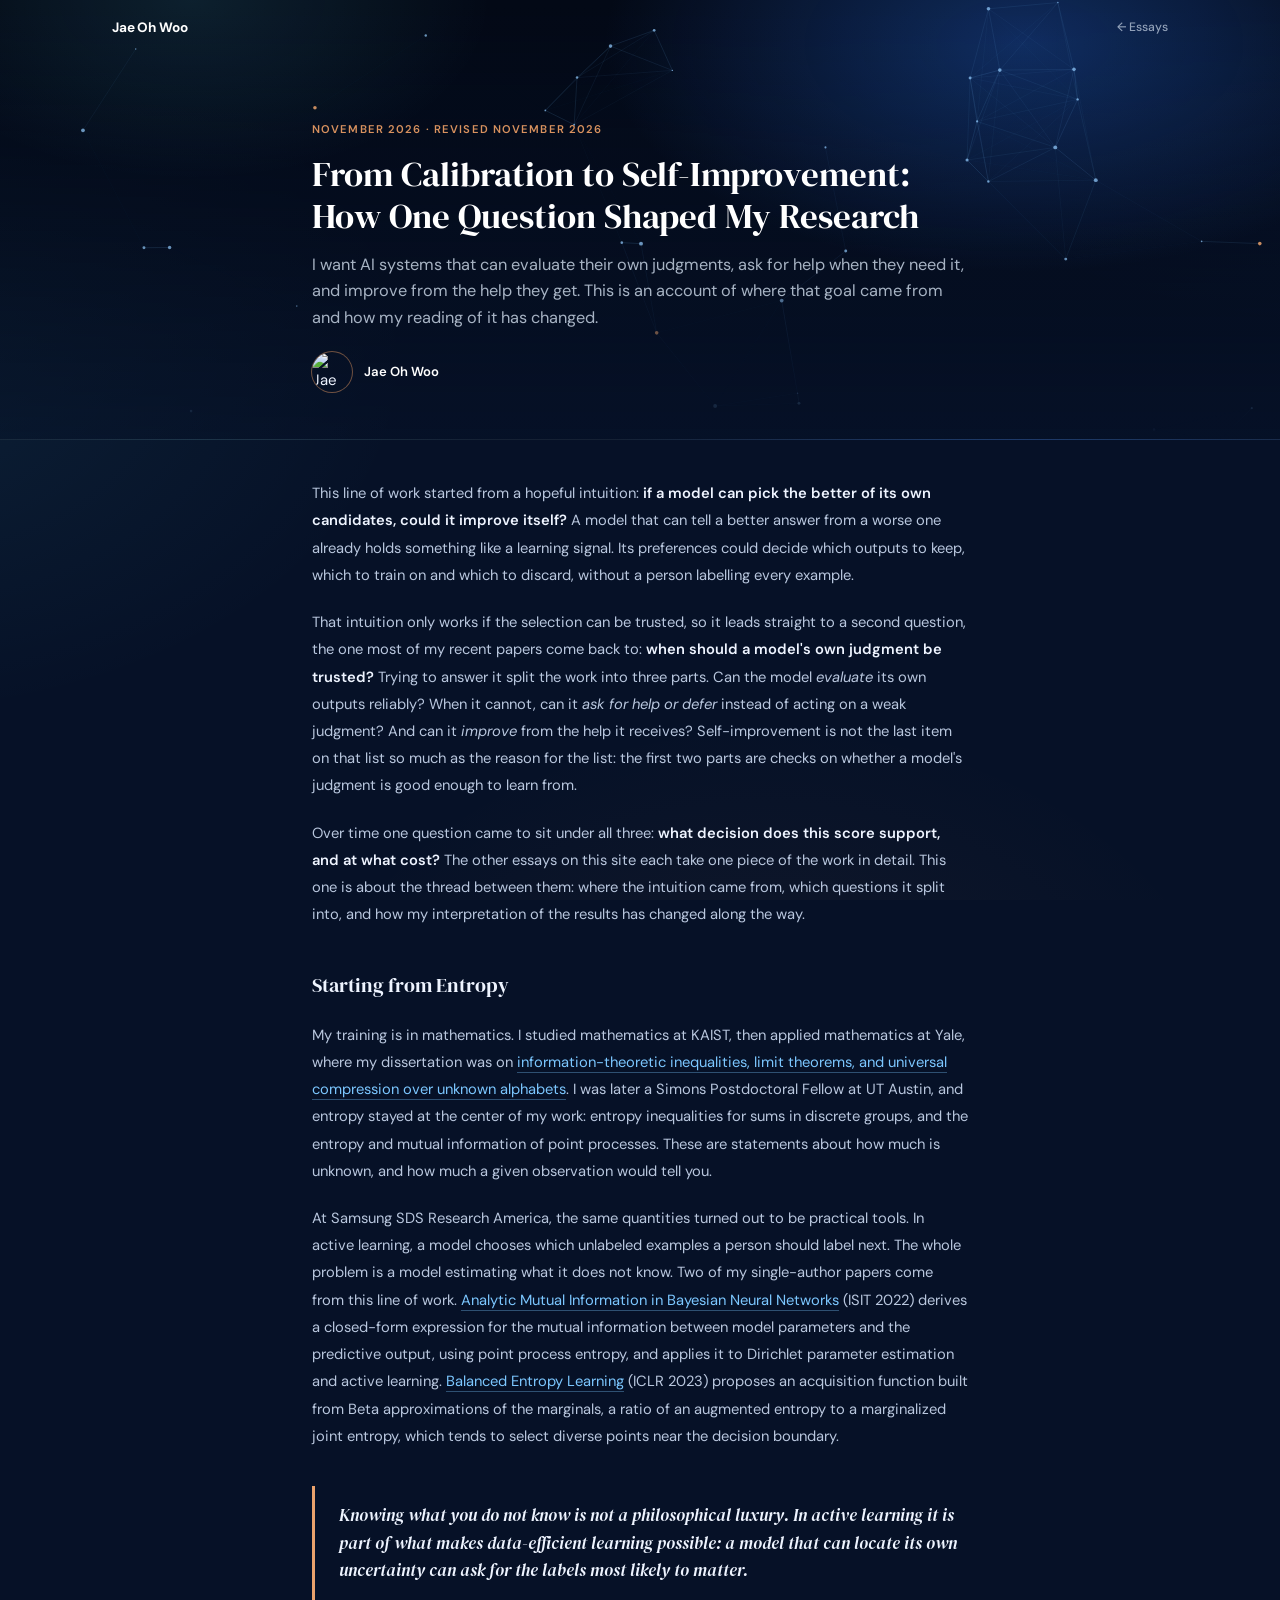
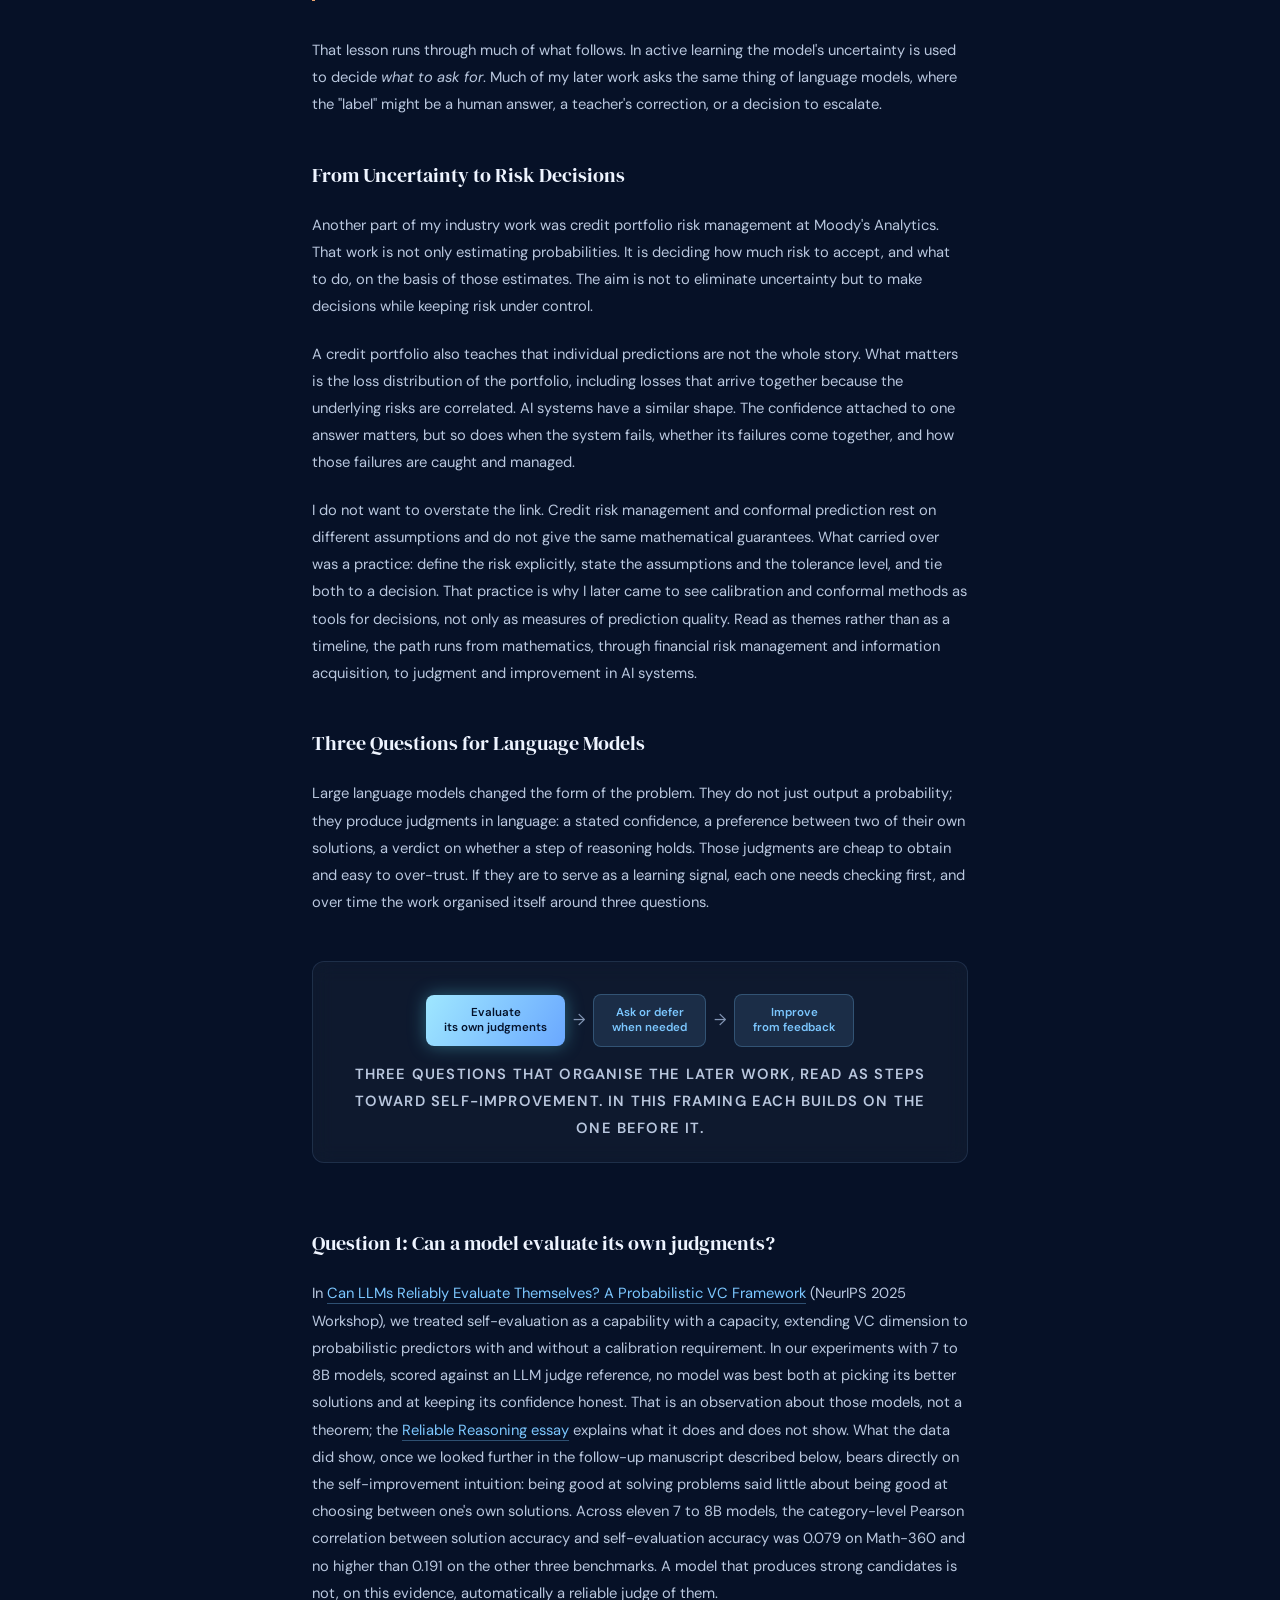
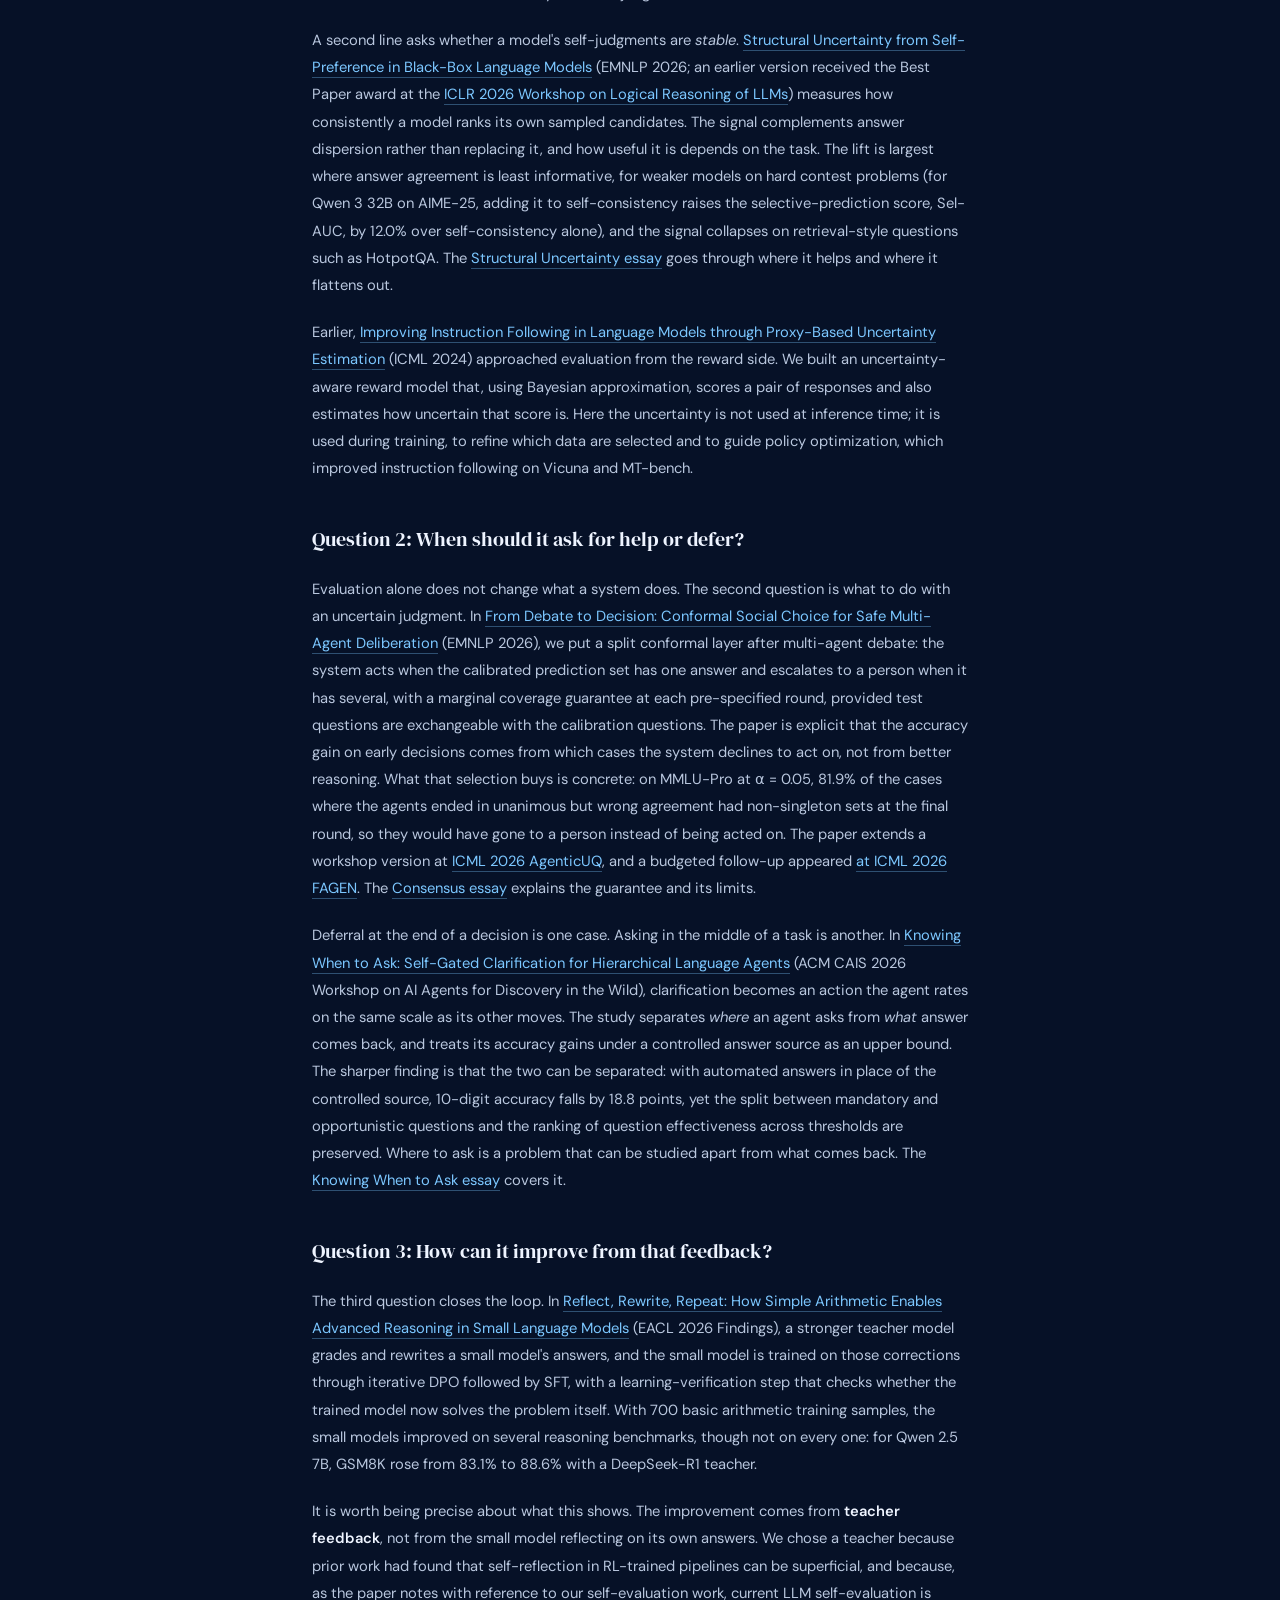
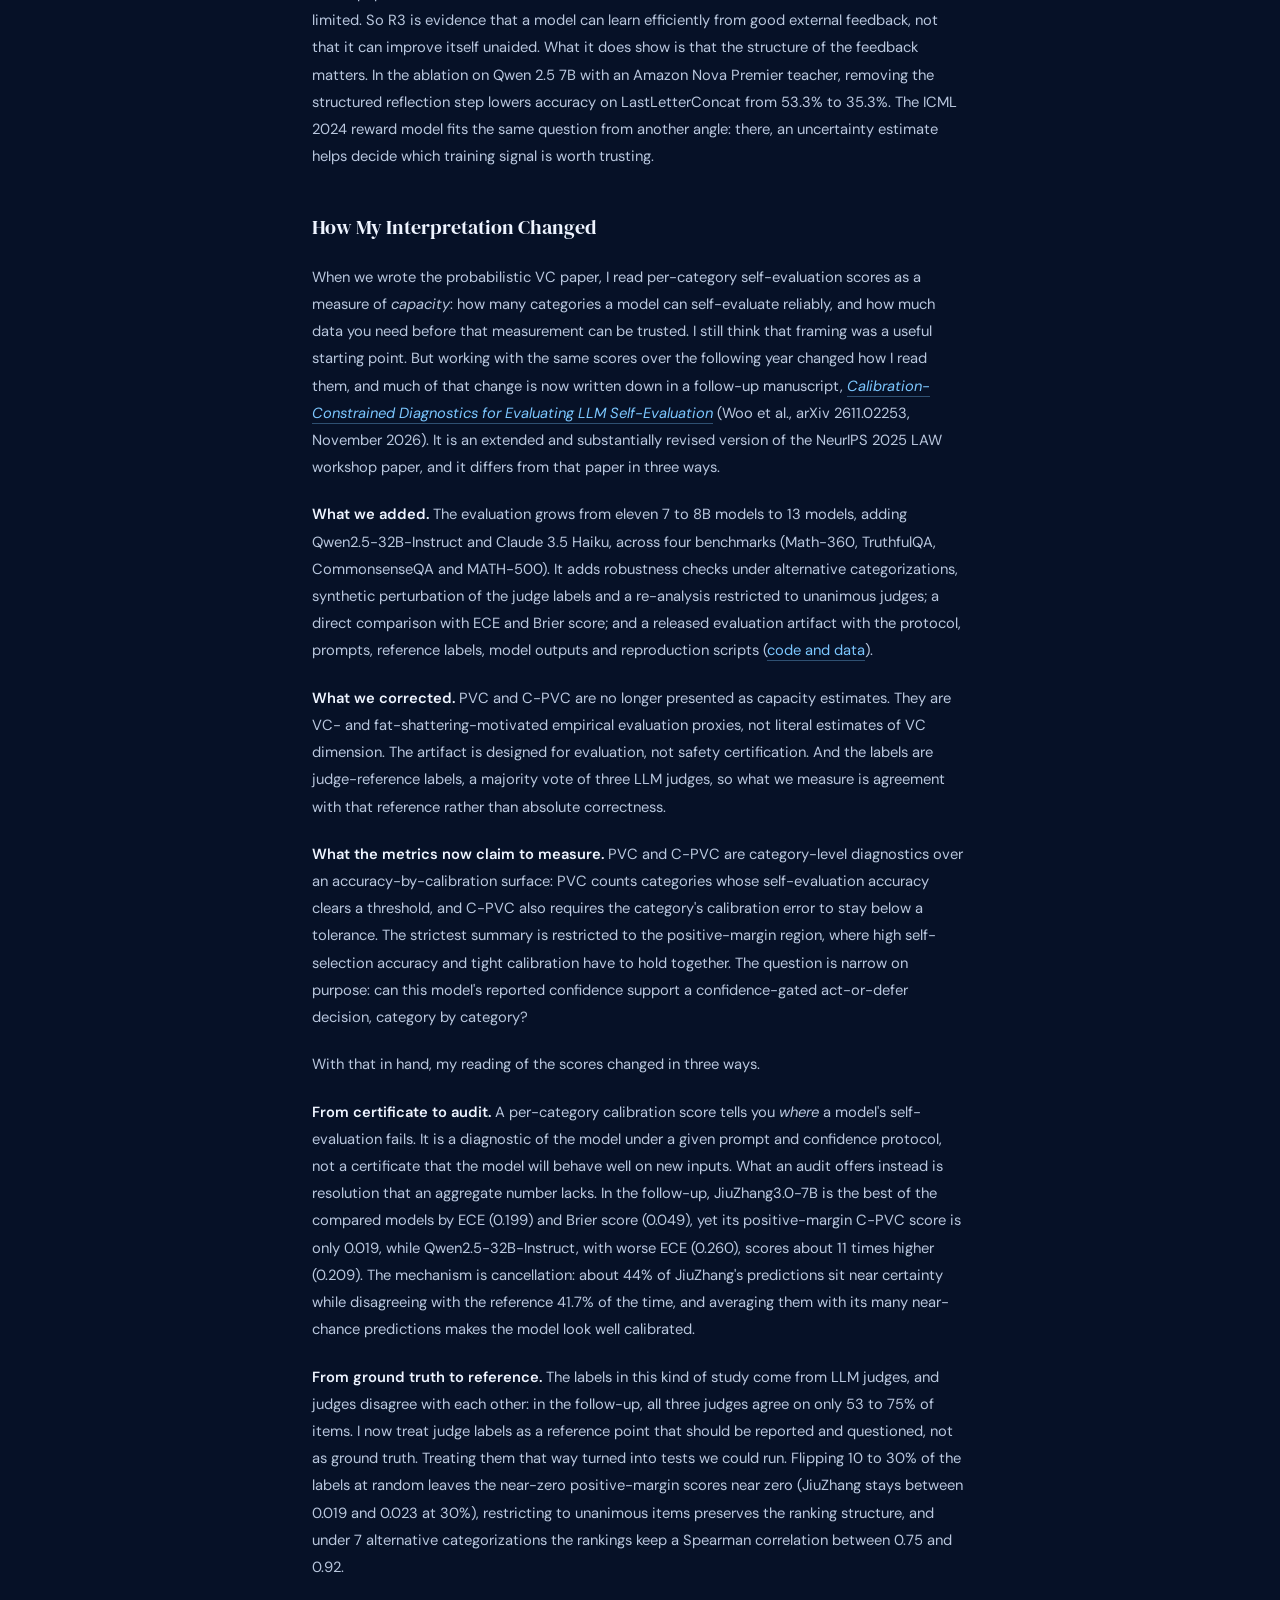
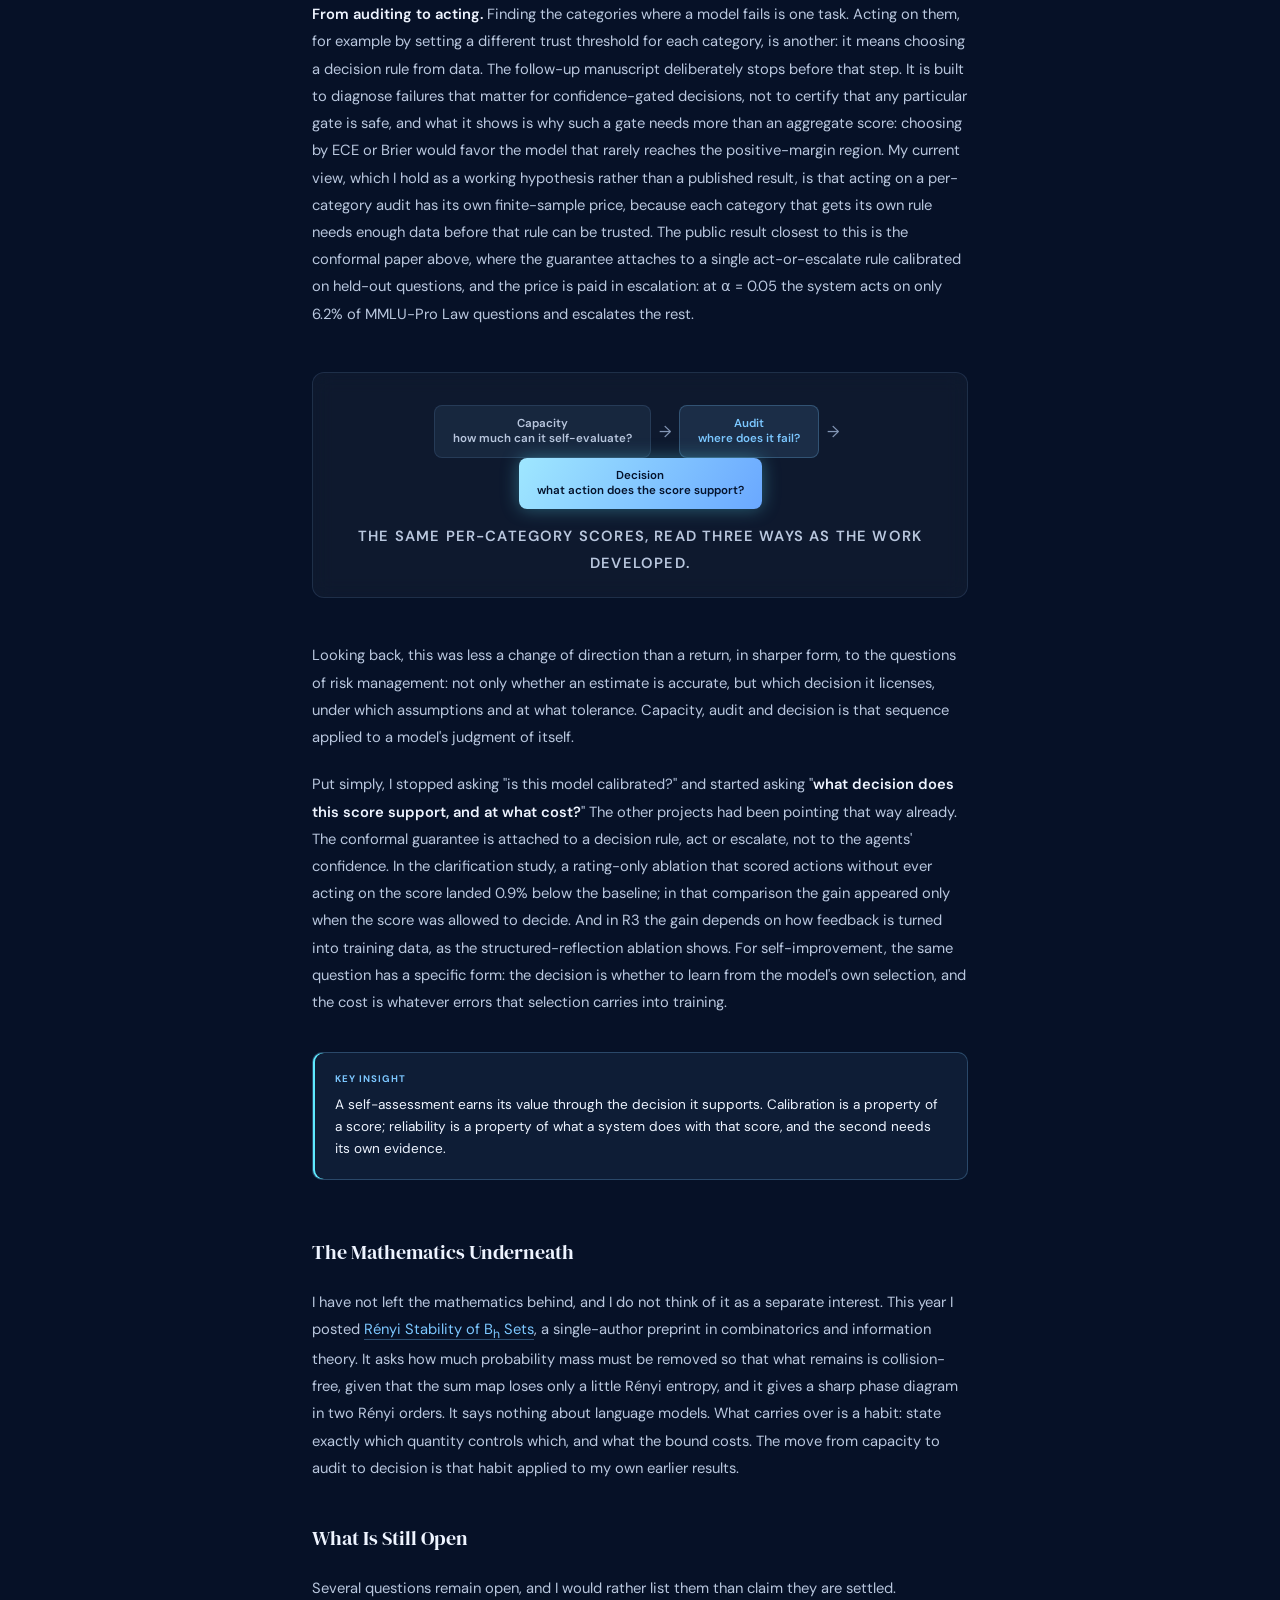
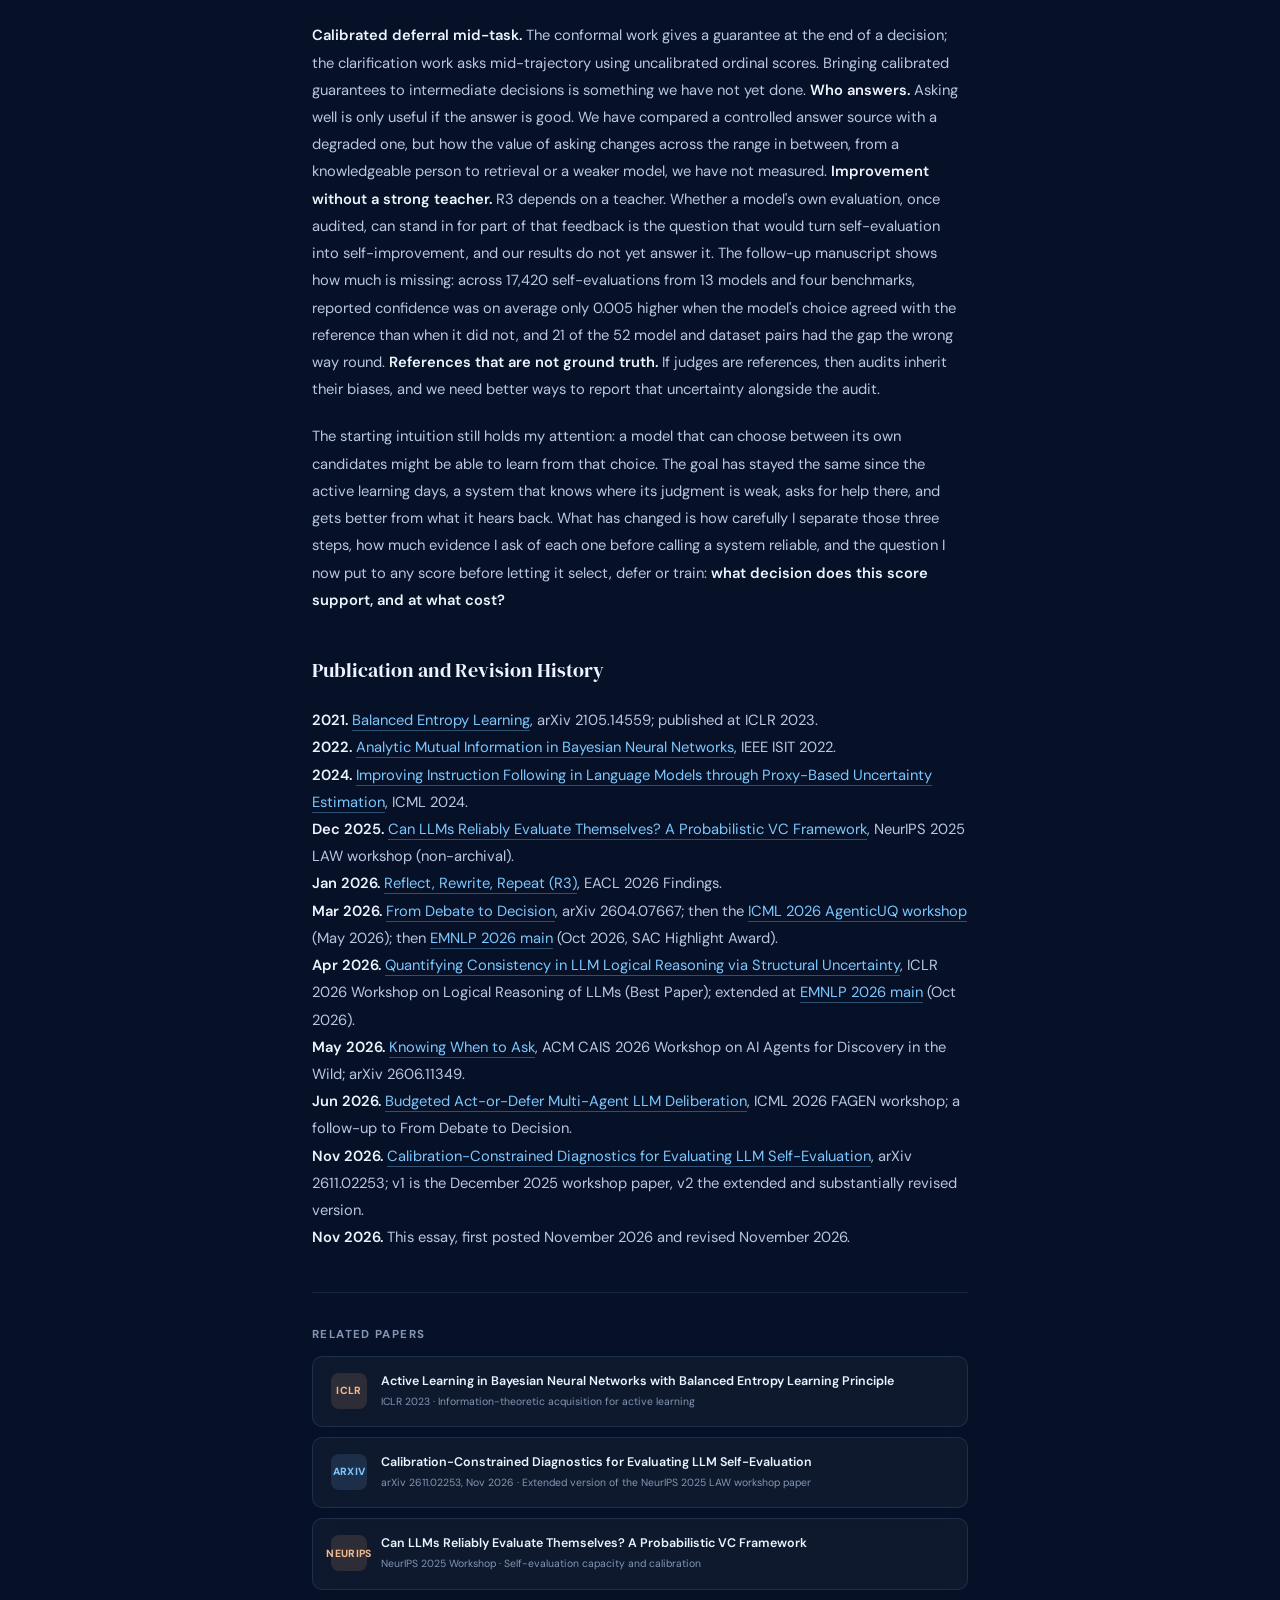
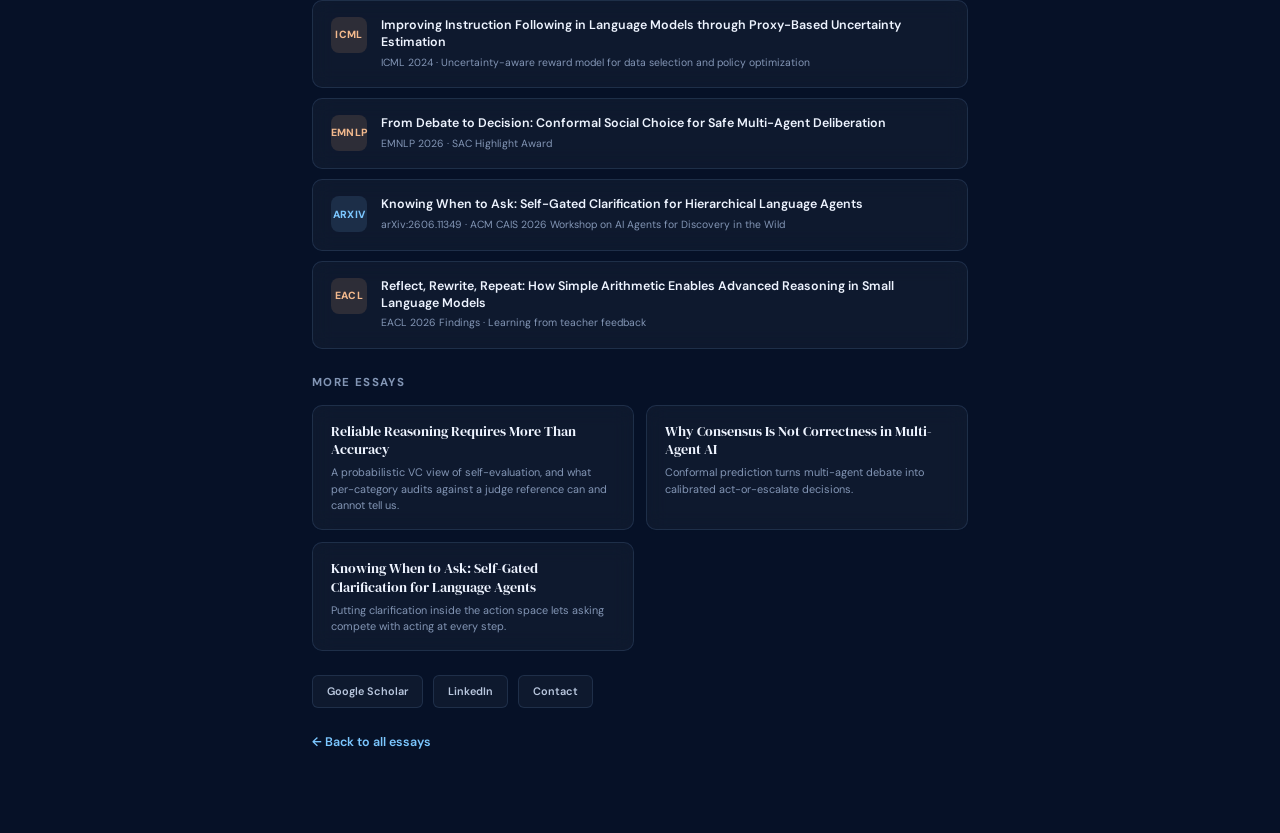
==== commit 31a64118: "Link Calibration-Constrained Diagnostics (arXiv 2611.02253) - History essay: replace forthcoming pla" ====
--- a/essays/from-calibration-to-self-improvement.html
+++ b/essays/from-calibration-to-self-improvement.html
@@ -103,7 +103,7 @@
 
         <h2>How My Interpretation Changed</h2>
 
-        <p>When we wrote the probabilistic VC paper, I read per-category self-evaluation scores as a measure of <em>capacity</em>: how many categories a model can self-evaluate reliably, and how much data you need before that measurement can be trusted. I still think that framing was a useful starting point. But working with the same scores over the following year changed how I read them, and much of that change is now written down in a follow-up manuscript, <em>Calibration-Constrained Diagnostics for Evaluating LLM Self-Evaluation</em> (Jae Oh Woo et al., arXiv preprint, forthcoming)<!-- TODO arXiv link -->. It is an extended and substantially revised version of the NeurIPS 2025 LAW workshop paper, and it differs from that paper in three ways.</p>
+        <p>When we wrote the probabilistic VC paper, I read per-category self-evaluation scores as a measure of <em>capacity</em>: how many categories a model can self-evaluate reliably, and how much data you need before that measurement can be trusted. I still think that framing was a useful starting point. But working with the same scores over the following year changed how I read them, and much of that change is now written down in a follow-up manuscript, <a href="https://arxiv.org/abs/2611.02253" target="_blank" rel="noopener"><em>Calibration-Constrained Diagnostics for Evaluating LLM Self-Evaluation</em></a> (Woo et al., arXiv 2611.02253, November 2026). It is an extended and substantially revised version of the NeurIPS 2025 LAW workshop paper, and it differs from that paper in three ways.</p>
 
         <p><strong>What we added.</strong> The evaluation grows from eleven 7 to 8B models to 13 models, adding Qwen2.5-32B-Instruct and Claude 3.5 Haiku, across four benchmarks (Math-360, TruthfulQA, CommonsenseQA and MATH-500). It adds robustness checks under alternative categorizations, synthetic perturbation of the judge labels and a re-analysis restricted to unanimous judges; a direct comparison with ECE and Brier score; and a released evaluation artifact with the protocol, prompts, reference labels, model outputs and reproduction scripts (<a href="https://github.com/calibration-constrained-diagnostics/selfeval-diagnostics/" target="_blank" rel="noopener">code and data</a>).</p>
 
@@ -162,7 +162,7 @@
         <strong>Apr 2026.</strong> <a href="https://openreview.net/forum?id=YMwow5RQgP" target="_blank" rel="noopener">Quantifying Consistency in LLM Logical Reasoning via Structural Uncertainty</a>, ICLR 2026 Workshop on Logical Reasoning of LLMs (Best Paper); extended at <a href="https://aclanthology.org/2026.emnlp-main.699/" target="_blank" rel="noopener">EMNLP 2026 main</a> (Oct 2026).<br>
         <strong>May 2026.</strong> <a href="https://arxiv.org/abs/2606.11349" target="_blank" rel="noopener">Knowing When to Ask</a>, ACM CAIS 2026 Workshop on AI Agents for Discovery in the Wild; arXiv 2606.11349.<br>
         <strong>Jun 2026.</strong> <a href="https://openreview.net/forum?id=5g04fnFmLz" target="_blank" rel="noopener">Budgeted Act-or-Defer Multi-Agent LLM Deliberation</a>, ICML 2026 FAGEN workshop; a follow-up to From Debate to Decision.<br>
-        <strong>Forthcoming.</strong> Calibration-Constrained Diagnostics for Evaluating LLM Self-Evaluation, arXiv preprint; extended and substantially revised version of the December 2025 workshop paper.<!-- TODO arXiv link --><br>
+        <strong>Nov 2026.</strong> <a href="https://arxiv.org/abs/2611.02253" target="_blank" rel="noopener">Calibration-Constrained Diagnostics for Evaluating LLM Self-Evaluation</a>, arXiv 2611.02253; v1 is the December 2025 workshop paper, v2 the extended and substantially revised version.<br>
         <strong>Nov 2026.</strong> This essay, first posted November 2026 and revised November 2026.</p>
       </div>
 
@@ -177,6 +177,13 @@
                 <span class="essay-paper-venue">ICLR 2023 &middot; Information-theoretic acquisition for active learning</span>
               </div>
             </a>
+            <a href="https://arxiv.org/abs/2611.02253" target="_blank" rel="noopener" class="essay-paper-card">
+              <div class="essay-paper-icon essay-paper-icon--arxiv">arXiv</div>
+              <div class="essay-paper-body">
+                <span class="essay-paper-title">Calibration-Constrained Diagnostics for Evaluating LLM Self-Evaluation</span>
+                <span class="essay-paper-venue">arXiv 2611.02253, Nov 2026 &middot; Extended version of the NeurIPS 2025 LAW workshop paper</span>
+              </div>
+            </a>
             <a href="https://openreview.net/forum?id=CdxeuFBAUD" target="_blank" rel="noopener" class="essay-paper-card">
               <div class="essay-paper-icon essay-paper-icon--conf">NeurIPS</div>
               <div class="essay-paper-body">
